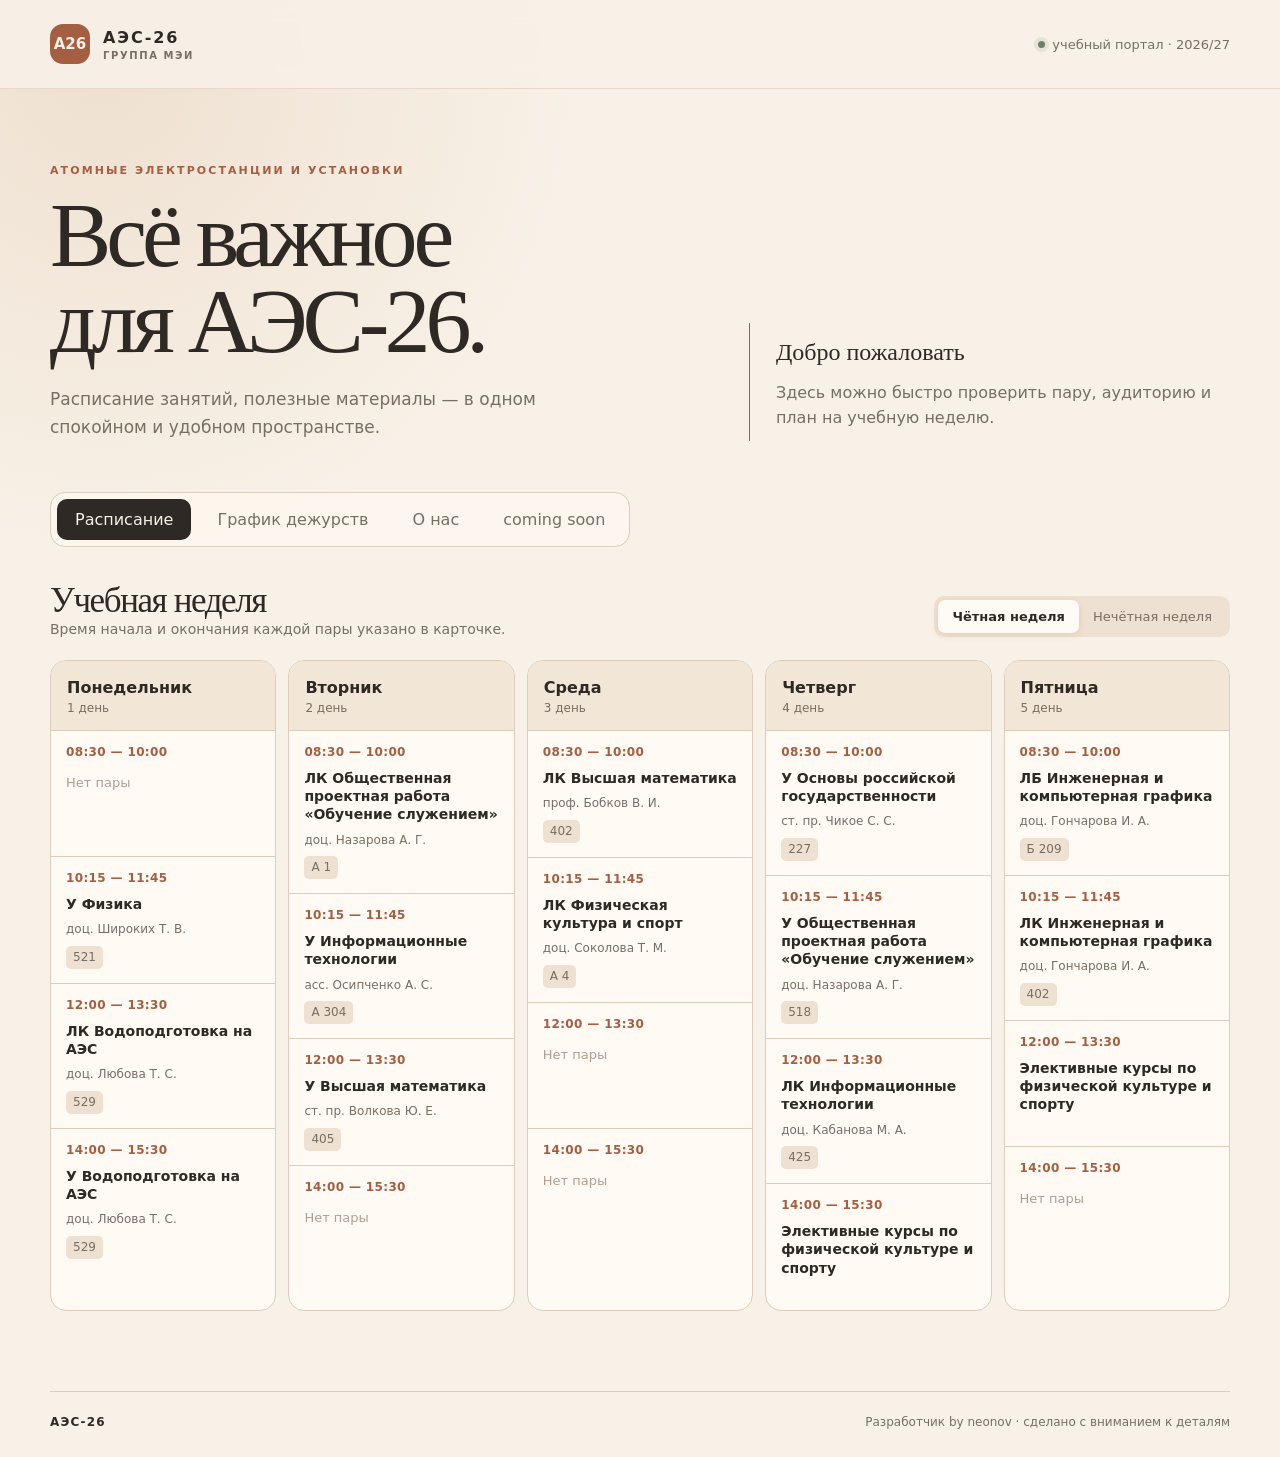
==== index.html @ 2518d34c "Add files via upload" ====
<!doctype html>
<html lang="ru">
<head>
  <meta charset="UTF-8">
  <meta name="viewport" content="width=device-width, initial-scale=1.0">
  <title>АЭС-26 — расписание группы</title>
  <meta name="description" content="Расписание и информация для группы АЭС-26">
  <style>
    :root {
      --ink: #2e2925;
      --muted: #786e64;
      --paper: #f8f1e7;
      --card: #fffaf3;
      --line: #ddcdbc;
      --accent: #a45f43;
      --accent-dark: #76422f;
      --soft: #efe1d1;
      --green: #6f8066;
      font-family: Inter, ui-sans-serif, system-ui, -apple-system, BlinkMacSystemFont, "Segoe UI", sans-serif;
    }

    * { box-sizing: border-box; }
    html { scroll-behavior: smooth; }
    body {
      margin: 0;
      color: var(--ink);
      background:
        radial-gradient(circle at 8% 5%, rgba(208, 170, 134, .23), transparent 30rem),
        var(--paper);
    }
    a { color: inherit; text-decoration: none; }
    button { font: inherit; }
    .shell { width: min(1180px, calc(100% - 40px)); margin: 0 auto; }

    header {
      padding: 24px 0;
      border-bottom: 1px solid rgba(164, 95, 67, .16);
      background: rgba(248, 241, 231, .88);
      backdrop-filter: blur(14px);
      position: sticky;
      top: 0;
      z-index: 5;
    }
    .header-row { display: flex; align-items: center; justify-content: space-between; gap: 20px; }
    .brand { display: flex; align-items: center; gap: 13px; font-weight: 800; letter-spacing: .12em; }
    .brand-mark {
      width: 40px; height: 40px; display: grid; place-items: center;
      color: var(--paper); background: var(--accent); border-radius: 13px;
      font-size: 15px; letter-spacing: 0;
    }
    .brand small { display: block; color: var(--muted); font-size: 10px; font-weight: 600; letter-spacing: .16em; margin-top: 3px; }
    .status { display: flex; align-items: center; gap: 7px; color: var(--muted); font-size: 13px; }
    .status i { width: 7px; height: 7px; border-radius: 99px; background: var(--green); box-shadow: 0 0 0 4px rgba(111,128,102,.13); }

    .hero { padding: 75px 0 45px; display: grid; grid-template-columns: 1.15fr .85fr; gap: 48px; align-items: end; }
    .eyebrow { color: var(--accent); font-weight: 800; text-transform: uppercase; letter-spacing: .19em; font-size: 11px; }
    h1 { max-width: 720px; margin: 15px 0 20px; font-family: Georgia, serif; font-size: clamp(48px, 8vw, 92px); line-height: .94; font-weight: 500; letter-spacing: -.055em; }
    .hero p { max-width: 550px; margin: 0; color: var(--muted); font-size: 17px; line-height: 1.65; }
    .hero-note { border-left: 1px solid var(--accent); padding: 10px 0 10px 26px; color: var(--muted); line-height: 1.6; }
    .hero-note strong { display: block; margin-bottom: 8px; color: var(--ink); font-family: Georgia, serif; font-size: 24px; font-weight: 500; }

    .tabs { display: flex; gap: 8px; padding: 6px; margin: 6px 0 34px; border: 1px solid var(--line); border-radius: 15px; background: rgba(255,250,243,.62); width: fit-content; }
    .tab { border: 0; border-radius: 10px; padding: 11px 18px; color: var(--muted); background: transparent; cursor: pointer; transition: .2s ease; }
    .tab:hover { color: var(--ink); background: var(--soft); }
    .tab.active { color: var(--paper); background: var(--ink); }
    .panel { display: none; animation: appear .25s ease; }
    .panel.active { display: block; }
    @keyframes appear { from { opacity: 0; transform: translateY(5px); } to { opacity: 1; transform: none; } }
    .section-head { display: flex; justify-content: space-between; align-items: end; gap: 20px; margin-bottom: 23px; }
    h2 { margin: 0; font-family: Georgia, serif; font-size: 35px; font-weight: 500; letter-spacing: -.04em; }
    .subtle { color: var(--muted); font-size: 14px; }
    .week-switch { display: flex; padding: 4px; border-radius: 10px; background: var(--soft); }
    .week-switch button { border: 0; border-radius: 7px; padding: 9px 14px; color: var(--muted); background: transparent; cursor: pointer; font-size: 13px; }
    .week-switch button.active { color: var(--ink); background: var(--card); box-shadow: 0 2px 8px rgba(75,49,33,.1); font-weight: 700; }
    .schedule { display: grid; grid-template-columns: repeat(5, 1fr); gap: 12px; }
    .day { min-width: 0; overflow: hidden; border: 1px solid var(--line); border-radius: 16px; background: var(--card); }
    .day-title { padding: 17px 16px 14px; border-bottom: 1px solid var(--line); background: #f2e6d7; }
    .day-title strong { display: block; font-size: 16px; }
    .day-title span { color: var(--muted); font-size: 12px; }
    .lesson { min-height: 126px; padding: 14px 15px; border-bottom: 1px solid var(--line); }
    .lesson:last-child { border-bottom: 0; }
    .time { color: var(--accent); font-size: 12px; font-weight: 800; letter-spacing: .03em; }
    .subject { margin: 10px 0 8px; font-weight: 700; line-height: 1.3; font-size: 14px; }
    .teacher, .room { color: var(--muted); font-size: 12px; line-height: 1.4; }
    .room { display: inline-block; margin-top: 8px; padding: 3px 7px; border-radius: 5px; background: var(--soft); }
    .empty { color: #ae9f91; font-size: 13px; padding-top: 16px; }

    .info-grid { display: grid; grid-template-columns: repeat(3, 1fr); gap: 14px; }
    .info-card { min-height: 190px; padding: 24px; border: 1px solid var(--line); border-radius: 16px; background: var(--card); }
    .info-card .number { color: var(--accent); font-size: 12px; font-weight: 800; letter-spacing: .12em; }
    .info-card h3 { margin: 18px 0 9px; font-family: Georgia, serif; font-size: 24px; font-weight: 500; }
    .info-card p { margin: 0; color: var(--muted); line-height: 1.6; font-size: 14px; }
    .contact { display: flex; align-items: center; gap: 15px; margin-top: 25px; padding: 20px; border-radius: 14px; background: var(--ink); color: var(--paper); }
    .contact b { font-family: Georgia, serif; font-size: 20px; font-weight: 500; }
    .contact span { color: #cdbbae; font-size: 13px; }
    .resource-list { display: grid; gap: 10px; max-width: 730px; }
    .resource { display: flex; justify-content: space-between; gap: 20px; align-items: center; padding: 19px 21px; border: 1px solid var(--line); border-radius: 13px; background: var(--card); }
    .resource strong { display: block; margin-bottom: 4px; }
    .resource span { color: var(--muted); font-size: 13px; }
    .arrow { color: var(--accent); font-size: 20px; }
    .media-section { display: grid; gap: 34px; }
    .media-block h3 { margin: 0 0 14px; font-family: Georgia, serif; font-size: 26px; font-weight: 500; }
    .photo-collage, .video-collage { display: grid; grid-template-columns: repeat(4, 1fr); gap: 10px; }
    .media-tile { overflow: hidden; min-height: 170px; border: 1px solid var(--line); border-radius: 14px; background: var(--card); }
    .photo-collage .media-tile:nth-child(2) { transform: translateY(18px); }
    .photo-collage img { display: block; width: 100%; height: 220px; object-fit: cover; transition: transform .3s ease; }
    .photo-collage .media-tile:hover img { transform: scale(1.04); }
    .photo-collage .media-tile { cursor: zoom-in; }
    .video-tile { position: relative; }
    .video-collage video { display: block; width: 100%; height: 210px; object-fit: cover; background: #2e2925; }
    .fullscreen-button { position: absolute; right: 10px; bottom: 10px; border: 0; border-radius: 8px; padding: 7px 10px; color: #fff; background: rgba(46,41,37,.78); cursor: pointer; }
    .fullscreen-button:hover { background: var(--accent); }
    .image-modal { position: fixed; inset: 0; z-index: 20; display: grid; place-items: center; padding: 28px; background: rgba(28,23,20,.88); opacity: 0; visibility: hidden; transition: opacity .2s ease, visibility .2s ease; }
    .image-modal.open { opacity: 1; visibility: visible; }
    .image-modal img { max-width: min(1100px, 94vw); max-height: 88vh; border-radius: 12px; box-shadow: 0 20px 70px rgba(0,0,0,.4); object-fit: contain; }
    .modal-close { position: absolute; top: 18px; right: 22px; border: 0; color: #fff; background: transparent; cursor: pointer; font-size: 34px; line-height: 1; }
    .coming-soon { min-height: 240px; display: grid; place-items: center; padding: 34px; border: 1px solid var(--line); border-radius: 16px; background: var(--card); text-align: center; }
    .coming-soon p { max-width: 620px; margin: 0; font-family: Georgia, serif; color: var(--ink); font-size: clamp(24px, 4vw, 42px); line-height: 1.15; }
    .duty-layout { display: grid; grid-template-columns: 280px 1fr; gap: 16px; }
    .duty-card { padding: 22px; border: 1px solid var(--line); border-radius: 16px; background: var(--card); }
    .duty-card h3 { margin: 0 0 15px; font-family: Georgia, serif; font-size: 24px; font-weight: 500; }
    .student-list { display: grid; gap: 6px; margin: 0; padding: 0; list-style: none; counter-reset: student; }
    .student-list li { display: flex; gap: 9px; padding: 7px 0; border-bottom: 1px solid var(--line); color: var(--ink); font-size: 13px; }
    .student-list li::before { width: 22px; color: var(--accent); content: counter(student, decimal-leading-zero); counter-increment: student; font-weight: 800; }
    .duty-meta { display: flex; justify-content: space-between; gap: 12px; align-items: center; margin-bottom: 17px; }
    .duty-meta p { margin: 0; color: var(--muted); font-size: 13px; }
    .duty-months { display: grid; grid-template-columns: repeat(2, minmax(0, 1fr)); gap: 10px; }
    .month { overflow: hidden; border: 1px solid var(--line); border-radius: 11px; }
    .month h4 { margin: 0; padding: 10px 13px; background: var(--soft); font-size: 14px; }
    .duty-row { display: grid; grid-template-columns: 90px 1fr; gap: 10px; padding: 9px 13px; border-top: 1px solid var(--line); font-size: 12px; }
    .duty-row time { color: var(--accent); font-weight: 800; }
    .duty-row span { display: flex; align-items: center; gap: 8px; font-weight: 700; }
    .duty-row.today { background: #fff3df; }
    .duty-row.today time { color: var(--accent-dark); }
    .duty-dot { width: 8px; height: 8px; flex: 0 0 8px; border-radius: 50%; background: #d7743e; box-shadow: 0 0 0 4px rgba(215,116,62,.16), 0 0 12px rgba(215,116,62,.9); animation: duty-pulse 1.5s ease-in-out infinite; }
    @keyframes duty-pulse { 0%, 100% { opacity: .65; transform: scale(.9); } 50% { opacity: 1; transform: scale(1.2); } }

    footer { display: flex; justify-content: space-between; gap: 20px; margin-top: 80px; padding: 23px 0 28px; border-top: 1px solid var(--line); color: var(--muted); font-size: 12px; }
    footer strong { color: var(--ink); letter-spacing: .1em; }
    @media (max-width: 900px) { .hero { grid-template-columns: 1fr; gap: 24px; padding-top: 55px; } .schedule { grid-template-columns: repeat(2, 1fr); } .info-grid, .duty-layout { grid-template-columns: 1fr; } .photo-collage, .video-collage { grid-template-columns: repeat(2, 1fr); } }
    @media (max-width: 560px) { .shell { width: min(100% - 28px, 1180px); } .header-row { align-items: flex-start; } .status { font-size: 11px; } .tabs { width: 100%; overflow-x: auto; } .tab { flex: 1; white-space: nowrap; padding: 10px 12px; font-size: 13px; } .section-head { align-items: flex-start; flex-direction: column; } .week-switch { width: 100%; } .week-switch button { flex: 1; } .schedule { grid-template-columns: 1fr; } .day { display: grid; grid-template-columns: 110px 1fr; } .day-title { border-right: 1px solid var(--line); border-bottom: 0; } .lesson { min-height: 110px; } .duty-months { grid-template-columns: 1fr; } .duty-row { grid-template-columns: 82px 1fr; } .photo-collage, .video-collage { grid-template-columns: 1fr; } .photo-collage .media-tile:nth-child(2) { transform: none; } footer { margin-top: 50px; flex-direction: column; } }
  </style>
</head>
<body>
  <header>
    <div class="shell header-row">
      <a class="brand" href="#">
        <span class="brand-mark">А26</span>
        <span>АЭС-26<small>ГРУППА МЭИ</small></span>
      </a>
      <div class="status"><i></i> учебный портал · 2026/27</div>
    </div>
  </header>

  <main class="shell">
    <section class="hero">
      <div>
        <div class="eyebrow">Атомные электростанции и установки</div>
        <h1>Всё важное<br>для АЭС-26.</h1>
        <p>Расписание занятий, полезные материалы — в одном спокойном и удобном пространстве.</p>
      </div>
      <div class="hero-note"><strong>Добро пожаловать</strong>Здесь можно быстро проверить пару, аудиторию и план на учебную неделю.</div>
    </section>

    <nav class="tabs" aria-label="Разделы сайта">
      <button class="tab active" data-tab="schedule">Расписание</button>
      <button class="tab" data-tab="group">График дежурств</button>
      <button class="tab" data-tab="about">О нас</button>
      <button class="tab" data-tab="coming-soon">coming soon</button>
    </nav>

    <section class="panel active" id="schedule">
      <div class="section-head">
        <div><h2>Учебная неделя</h2><div class="subtle">Время начала и окончания каждой пары указано в карточке.</div></div>
        <div class="week-switch" aria-label="Выбор недели">
          <button class="active" data-week="even">Чётная неделя</button>
          <button data-week="odd">Нечётная неделя</button>
        </div>
      </div>
      <div class="schedule" id="schedule-grid"></div>
    </section>

    <section class="panel" id="group">
      <div class="section-head"><div><h2>График дежурств</h2><div class="subtle">Ротация по будним дням с 1 сентября по 1 июля.</div></div></div>
      <div class="duty-layout">
        <article class="duty-card"><h3>АЭС-26 · список группы</h3><ol class="student-list" id="student-list"></ol></article>
        <article class="duty-card"><div class="duty-meta"><div><h3>Дежурства</h3><p>01.09.2026 — 01.07.2027 · по одному человеку в день</p></div><span class="room">будни</span></div><div class="duty-months" id="duty-months"></div></article>
      </div>
    </section>

    <section class="panel" id="about">
      <div class="section-head"><div><h2>О нас</h2><div class="subtle">Моменты группы АЭС-26.</div></div></div>
      <div class="media-section">
        <section class="media-block">
          <h3>Фотоколлаж</h3>
          <div class="photo-collage">
            <figure class="media-tile"><img src="photos/ukB-lXX_hez2hQA6o-yYWBHiegi7RyyspGrkzAJXRknl-yL9B8_zWU53SNt4zmegaCsKJVhr2w-wWJWbUj3emnPf.jpg" alt="Фотография группы АЭС-26"></figure>
            <figure class="media-tile"><img src="photos/TrBGFNdqcVU1EKIzeWiTS6aIhHkr9BTAbAO2iswN9jV2oNAmkG6oOdqN2Ae2tu96lR12SRXd-x6XzfSSOqaFwj77.jpg" alt="Фотография группы АЭС-26"></figure>
            <figure class="media-tile"><img src="photos/evSJ49yWxL_lju_97bBP0xyGScqh3G_KpwdkBd677BorPLn4_QggSDhwoE-wOM8q1DAO6IFcrHWNQfhoX8UdTsCv.jpg" alt="Фотография группы АЭС-26"></figure>
            <figure class="media-tile"><img src="photos/7OTAr1GX4w4dKiUyiFV1gl0FLl7IrDbHgPyZlpjnLkYPU4iF-DoehkP7VkOMbesB_QfiO50tvx7HBrbt-WsCQczd.jpg" alt="Фотография группы АЭС-26"></figure>
          </div>
        </section>
        <section class="media-block">
          <h3>Видеоколлаж</h3>
          <div class="video-collage">
            <figure class="media-tile video-tile"><video controls preload="metadata" src="photos/18811509148185.mp4"></video><button class="fullscreen-button" type="button" aria-label="Открыть видео на весь экран">⛶</button></figure>
            <figure class="media-tile video-tile"><video controls preload="metadata" src="photos/18811494009369.mp4"></video><button class="fullscreen-button" type="button" aria-label="Открыть видео на весь экран">⛶</button></figure>
            <figure class="media-tile video-tile"><video controls preload="metadata" src="photos/18380373756631.mp4"></video><button class="fullscreen-button" type="button" aria-label="Открыть видео на весь экран">⛶</button></figure>
            <figure class="media-tile video-tile"><video controls preload="metadata" src="photos/17868205591125.mp4"></video><button class="fullscreen-button" type="button" aria-label="Открыть видео на весь экран">⛶</button></figure>
          </div>
        </section>
      </div>
    </section>

    <section class="panel" id="coming-soon">
      <div class="section-head"><div><h2>coming soon</h2><div class="subtle">Место для следующей идеи.</div></div></div>
      <div class="coming-soon"><p>Как у Неонова будет новая идея, что можно сюда впихнуть, оно сразу появится</p></div>
    </section>

    <footer><strong>АЭС-26</strong><span>Разработчик by neonov · сделано с вниманием к деталям</span></footer>
  </main>
  <div class="image-modal" id="image-modal" role="dialog" aria-modal="true" aria-label="Увеличенная фотография">
    <button class="modal-close" type="button" aria-label="Закрыть увеличенное фото">×</button>
    <img src="" alt="">
  </div>

  <script>
    const schedule = {
      even: [
        { day: 'Понедельник', date: '1 день', lessons: [
          ['08:30 — 10:00', 'Нет пары', '', ''],
          ['10:15 — 11:45', 'У Физика', 'доц. Широких Т. В.', '521'],
          ['12:00 — 13:30', 'ЛК Водоподготовка на АЭС', 'доц. Любова Т. С.', '529'],
          ['14:00 — 15:30', 'У Водоподготовка на АЭС', 'доц. Любова Т. С.', '529']
        ]},
        { day: 'Вторник', date: '2 день', lessons: [
          ['08:30 — 10:00', 'ЛК Общественная проектная работа «Обучение служением»', 'доц. Назарова А. Г.', 'А 1'],
          ['10:15 — 11:45', 'У Информационные технологии', 'асс. Осипченко А. С.', 'А 304'],
          ['12:00 — 13:30', 'У Высшая математика', 'ст. пр. Волкова Ю. Е.', '405'],
          ['14:00 — 15:30', 'Нет пары', '', '']
        ]},
        { day: 'Среда', date: '3 день', lessons: [
          ['08:30 — 10:00', 'ЛК Высшая математика', 'проф. Бобков В. И.', '402'],
          ['10:15 — 11:45', 'ЛК Физическая культура и спорт', 'доц. Соколова Т. М.', 'А 4'],
          ['12:00 — 13:30', 'Нет пары', '', ''],
          ['14:00 — 15:30', 'Нет пары', '', '']
        ]},
        { day: 'Четверг', date: '4 день', lessons: [
          ['08:30 — 10:00', 'У Основы российской государственности', 'ст. пр. Чикое С. С.', '227'],
          ['10:15 — 11:45', 'У Общественная проектная работа «Обучение служением»', 'доц. Назарова А. Г.', '518'],
          ['12:00 — 13:30', 'ЛК Информационные технологии', 'доц. Кабанова М. А.', '425'],
          ['14:00 — 15:30', 'Элективные курсы по физической культуре и спорту', '', '']
        ]},
        { day: 'Пятница', date: '5 день', lessons: [
          ['08:30 — 10:00', 'ЛБ Инженерная и компьютерная графика', 'доц. Гончарова И. А.', 'Б 209'],
          ['10:15 — 11:45', 'ЛК Инженерная и компьютерная графика', 'доц. Гончарова И. А.', '402'],
          ['12:00 — 13:30', 'Элективные курсы по физической культуре и спорту', '', ''],
          ['14:00 — 15:30', 'Нет пары', '', '']
        ]}
      ],
      odd: [
        { day: 'Понедельник', date: '1 день', lessons: [['08:30 — 10:00', 'ЛК Информационные технологии', 'асс. Осипченко А. С. · 1 пгр. 3,7,11,15 н. · 2 пгр. 5,9,13,17 н. · 1 и 2 пара', 'А 304'], ['10:15 — 11:45', 'ЛБ Информационные технологии', 'асс. Осипченко А. С.', 'А 304'], ['12:00 — 13:30', 'У Высшая математика', 'ст. пр. Волкова Ю. Е.', '406'], ['14:00 — 15:30', 'У Общественная проектная работа «Обучение служением»', 'доц. Назарова А. Г.', '518']]},
        { day: 'Вторник', date: '2 день', lessons: [['08:30 — 10:00', 'ЛК Инженерная и компьютерная графика', 'доц. Гончарова И. А.', '509'], ['10:15 — 11:45', 'У Физика', 'доц. Широких Т. В.', '520'], ['12:00 — 13:30', 'ЛБ Физика', 'доц. Широких Т. В.', 'А 219'], ['14:00 — 15:30', 'Нет пары', '', '']]},
        { day: 'Среда', date: '3 день', lessons: [['08:30 — 10:00', 'ЛК Высшая математика', 'проф. Бобков В. И.', '402'], ['10:15 — 11:45', 'ЛК Физика', 'доц. Широких Т. В.', '402'], ['12:00 — 13:30', 'ЛБ Инженерная и компьютерная графика', 'доц. Гончарова И. А.', '506'], ['14:00 — 15:30', 'Нет пары', '', '']]},
        { day: 'Четверг', date: '4 день', lessons: [['08:30 — 10:00', 'Нет пары', '', ''], ['10:15 — 11:45', 'ЛК Основы российской государственности', 'ст. пр. Чикое С. С.', 'А 1'], ['12:00 — 13:30', 'ЛК Информационные технологии', 'доц. Кабанова М. А.', '425'], ['14:00 — 15:30', 'Элективные курсы по физической культуре и спорту', '', '']]},
        { day: 'Пятница', date: '5 день', lessons: [['08:30 — 10:00', 'У Иностранный язык', 'ст. пр. Близнюк О. А.', '406'], ['10:15 — 11:45', 'У Основы российской государственности', 'ст. пр. Чикое С. С.', 'Б 105'], ['12:00 — 13:30', 'Элективные курсы по физической культуре и спорту', '', ''], ['14:00 — 15:30', 'Нет пары', '', '']]}
      ]
    };
    const grid = document.querySelector('#schedule-grid');
    function renderWeek(week) {
      grid.innerHTML = schedule[week].map(({ day, date, lessons }) => `
        <article class="day"><div class="day-title"><strong>${day}</strong><span>${date}</span></div>
          ${lessons.map(([time, subject, teacher, room]) => `<div class="lesson"><div class="time">${time}</div>${subject === 'Нет пары' ? '<div class="empty">Нет пары</div>' : `<div class="subject">${subject}</div>${teacher ? `<div class="teacher">${teacher}</div>` : ''}${room ? `<span class="room">${room}</span>` : ''}`}</div>`).join('')}
        </article>`).join('');
    }
    renderWeek('even');
    document.querySelectorAll('[data-week]').forEach(button => button.addEventListener('click', () => {
      document.querySelectorAll('[data-week]').forEach(item => item.classList.remove('active'));
      button.classList.add('active');
      renderWeek(button.dataset.week);
    }));
    const students = [
      'Богданов Иван Максимович', 'Денисов Александр Евгеньевич', 'Елисеев Сергей Владимирович',
      'Зайцев Кирилл Александрович', 'Зайцев Никита Александрович', 'Калачёв Егор Семёнович',
      'Каменьков Вячеслав Владиславович', 'Канаев Даниил Александрович', 'Кирпа Мария Григорьевна',
      'Климова Милена Витальевна', 'Ковалев Степан Сергеевич', 'Кривкин Иван Дмитриевич',
      'Купреева Полина Сергеевна', 'Ларченков Валерий Валерьевич', 'Максимова Евгения Андреевна',
      'Молодьков Данила Иванович', 'Никитин Даниил Иванович', 'Носенков Владислав Владимирович',
      'Окунева Виктория Сергеевна', 'Орлова Милана Олеговна', 'Пархомец Дмитрий Александрович',
      'Петрушина Мария Михайловна', 'Пожилов Александр Дмитриевич', 'Скутенков Владислав Дмитриевич',
      'Спасский Фёдор Андреевич', 'Филенкова Ксения Александровна'
    ];
    document.querySelector('#student-list').innerHTML = students.map(name => `<li>${name}</li>`).join('');
    const monthNames = ['Январь', 'Февраль', 'Март', 'Апрель', 'Май', 'Июнь', 'Июль', 'Август', 'Сентябрь', 'Октябрь', 'Ноябрь', 'Декабрь'];
    const dutyByMonth = {};
    let studentIndex = 0;
    for (let date = new Date(2026, 8, 1); date <= new Date(2027, 6, 1); date.setDate(date.getDate() + 1)) {
      if (date.getDay() === 0 || date.getDay() === 6) continue;
      const key = `${date.getFullYear()}-${date.getMonth()}`;
      if (!dutyByMonth[key]) dutyByMonth[key] = { title: `${monthNames[date.getMonth()]} ${date.getFullYear()}`, rows: [] };
      dutyByMonth[key].rows.push({ date: new Date(date), student: students[studentIndex % students.length] });
      studentIndex++;
    }
    const today = new Date();
    today.setHours(0, 0, 0, 0);
    document.querySelector('#duty-months').innerHTML = Object.values(dutyByMonth).map(month => `
      <section class="month"><h4>${month.title}</h4>${month.rows.map(row => {
        const isToday = row.date.getTime() === today.getTime();
        return `<div class="duty-row${isToday ? ' today' : ''}"><time>${String(row.date.getDate()).padStart(2, '0')}.${String(row.date.getMonth() + 1).padStart(2, '0')}</time><span>${isToday ? '<i class="duty-dot" aria-label="Дежурство сегодня"></i>' : ''}${row.student}</span></div>`;
      }).join('')}</section>
    `).join('');
    document.querySelectorAll('[data-tab]').forEach(button => button.addEventListener('click', () => {
      document.querySelectorAll('.tab').forEach(item => item.classList.remove('active'));
      document.querySelectorAll('.panel').forEach(item => item.classList.remove('active'));
      button.classList.add('active');
      document.querySelector(`#${button.dataset.tab}`).classList.add('active');
    }));
    const imageModal = document.querySelector('#image-modal');
    const modalImage = imageModal.querySelector('img');
    function closeImageModal() {
      imageModal.classList.remove('open');
      modalImage.removeAttribute('src');
    }
    document.querySelectorAll('.photo-collage img').forEach(image => image.addEventListener('click', () => {
      modalImage.src = image.src;
      modalImage.alt = image.alt;
      imageModal.classList.add('open');
    }));
    imageModal.addEventListener('click', event => {
      if (event.target === imageModal || event.target.closest('.modal-close')) closeImageModal();
    });
    document.addEventListener('keydown', event => {
      if (event.key === 'Escape') closeImageModal();
    });
    document.querySelectorAll('.fullscreen-button').forEach(button => button.addEventListener('click', async () => {
      const video = button.parentElement.querySelector('video');
      if (video.requestFullscreen) await video.requestFullscreen();
      else if (video.webkitEnterFullscreen) video.webkitEnterFullscreen();
    }));
  </script>
</body>
</html>
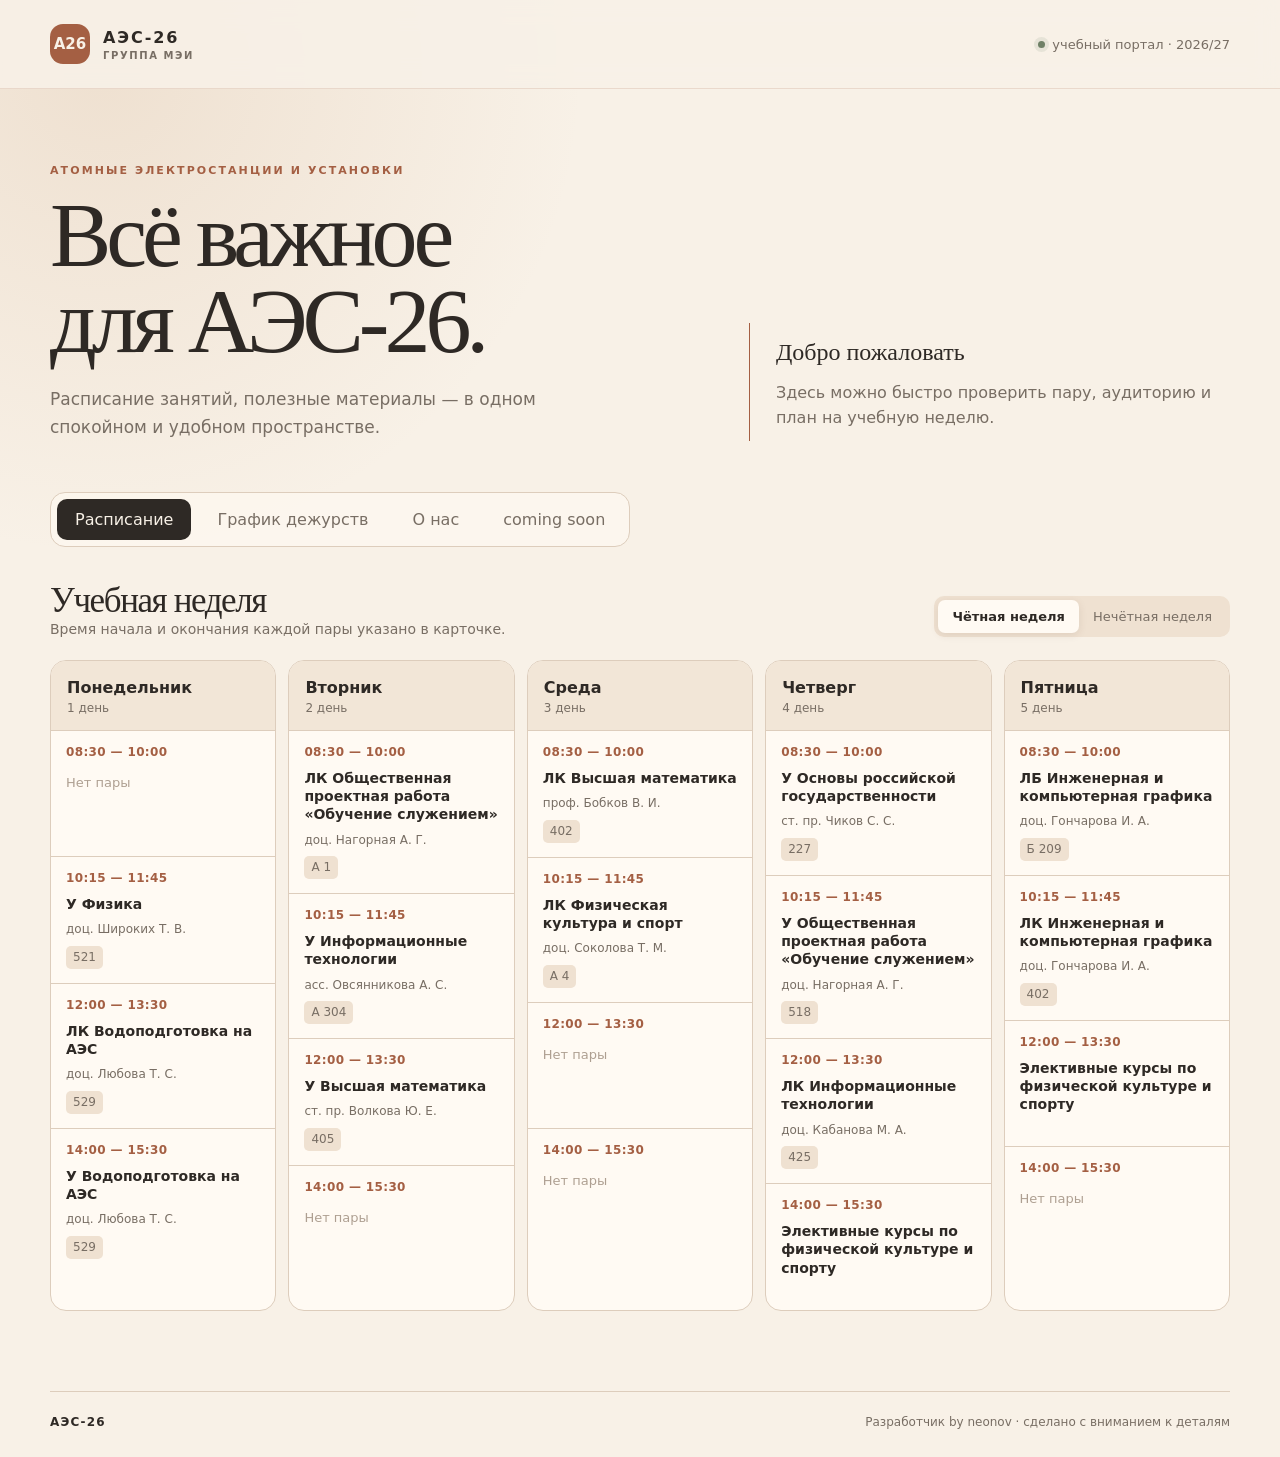
==== commit 56905cde: "Add files via upload" ====
--- a/index.html
+++ b/index.html
@@ -234,8 +234,8 @@
           ['14:00 — 15:30', 'У Водоподготовка на АЭС', 'доц. Любова Т. С.', '529']
         ]},
         { day: 'Вторник', date: '2 день', lessons: [
-          ['08:30 — 10:00', 'ЛК Общественная проектная работа «Обучение служением»', 'доц. Назарова А. Г.', 'А 1'],
-          ['10:15 — 11:45', 'У Информационные технологии', 'асс. Осипченко А. С.', 'А 304'],
+          ['08:30 — 10:00', 'ЛК Общественная проектная работа «Обучение служением»', 'доц. Нагорная А. Г.', 'А 1'],
+          ['10:15 — 11:45', 'У Информационные технологии', 'асс. Овсянникова А. С.', 'А 304'],
           ['12:00 — 13:30', 'У Высшая математика', 'ст. пр. Волкова Ю. Е.', '405'],
           ['14:00 — 15:30', 'Нет пары', '', '']
         ]},
@@ -246,8 +246,8 @@
           ['14:00 — 15:30', 'Нет пары', '', '']
         ]},
         { day: 'Четверг', date: '4 день', lessons: [
-          ['08:30 — 10:00', 'У Основы российской государственности', 'ст. пр. Чикое С. С.', '227'],
-          ['10:15 — 11:45', 'У Общественная проектная работа «Обучение служением»', 'доц. Назарова А. Г.', '518'],
+          ['08:30 — 10:00', 'У Основы российской государственности', 'ст. пр. Чиков С. С.', '227'],
+          ['10:15 — 11:45', 'У Общественная проектная работа «Обучение служением»', 'доц. Нагорная А. Г.', '518'],
           ['12:00 — 13:30', 'ЛК Информационные технологии', 'доц. Кабанова М. А.', '425'],
           ['14:00 — 15:30', 'Элективные курсы по физической культуре и спорту', '', '']
         ]},
@@ -259,11 +259,11 @@
         ]}
       ],
       odd: [
-        { day: 'Понедельник', date: '1 день', lessons: [['08:30 — 10:00', 'ЛК Информационные технологии', 'асс. Осипченко А. С. · 1 пгр. 3,7,11,15 н. · 2 пгр. 5,9,13,17 н. · 1 и 2 пара', 'А 304'], ['10:15 — 11:45', 'ЛБ Информационные технологии', 'асс. Осипченко А. С.', 'А 304'], ['12:00 — 13:30', 'У Высшая математика', 'ст. пр. Волкова Ю. Е.', '406'], ['14:00 — 15:30', 'У Общественная проектная работа «Обучение служением»', 'доц. Назарова А. Г.', '518']]},
+        { day: 'Понедельник', date: '1 день', lessons: [['08:30 — 10:00', 'ЛК Информационные технологии', 'асс. Овсянникова А. С. · 1 пгр. 3,7,11,15 н. · 2 пгр. 5,9,13,17 н. · 1 и 2 пара', 'А 304'], ['10:15 — 11:45', 'ЛБ Информационные технологии', 'асс. Овсянникова А. С.', 'А 304'], ['12:00 — 13:30', 'У Высшая математика', 'ст. пр. Волкова Ю. Е.', '406'], ['14:00 — 15:30', 'У Общественная проектная работа «Обучение служением»', 'доц. Нагорная А. Г.', '518']]},
         { day: 'Вторник', date: '2 день', lessons: [['08:30 — 10:00', 'ЛК Инженерная и компьютерная графика', 'доц. Гончарова И. А.', '509'], ['10:15 — 11:45', 'У Физика', 'доц. Широких Т. В.', '520'], ['12:00 — 13:30', 'ЛБ Физика', 'доц. Широких Т. В.', 'А 219'], ['14:00 — 15:30', 'Нет пары', '', '']]},
         { day: 'Среда', date: '3 день', lessons: [['08:30 — 10:00', 'ЛК Высшая математика', 'проф. Бобков В. И.', '402'], ['10:15 — 11:45', 'ЛК Физика', 'доц. Широких Т. В.', '402'], ['12:00 — 13:30', 'ЛБ Инженерная и компьютерная графика', 'доц. Гончарова И. А.', '506'], ['14:00 — 15:30', 'Нет пары', '', '']]},
-        { day: 'Четверг', date: '4 день', lessons: [['08:30 — 10:00', 'Нет пары', '', ''], ['10:15 — 11:45', 'ЛК Основы российской государственности', 'ст. пр. Чикое С. С.', 'А 1'], ['12:00 — 13:30', 'ЛК Информационные технологии', 'доц. Кабанова М. А.', '425'], ['14:00 — 15:30', 'Элективные курсы по физической культуре и спорту', '', '']]},
-        { day: 'Пятница', date: '5 день', lessons: [['08:30 — 10:00', 'У Иностранный язык', 'ст. пр. Близнюк О. А.', '406'], ['10:15 — 11:45', 'У Основы российской государственности', 'ст. пр. Чикое С. С.', 'Б 105'], ['12:00 — 13:30', 'Элективные курсы по физической культуре и спорту', '', ''], ['14:00 — 15:30', 'Нет пары', '', '']]}
+        { day: 'Четверг', date: '4 день', lessons: [['08:30 — 10:00', 'Нет пары', '', ''], ['10:15 — 11:45', 'ЛК Основы российской государственности', 'ст. пр. Чиков С. С.', 'А 1'], ['12:00 — 13:30', 'ЛК Информационные технологии', 'доц. Кабанова М. А.', '425'], ['14:00 — 15:30', 'Элективные курсы по физической культуре и спорту', '', '']]},
+        { day: 'Пятница', date: '5 день', lessons: [['08:30 — 10:00', 'У Иностранный язык', 'ст. пр. Близнюк О. А.', '406'], ['10:15 — 11:45', 'У Основы российской государственности', 'ст. пр. Чиков С. С.', 'Б 105'], ['12:00 — 13:30', 'Элективные курсы по физической культуре и спорту', '', ''], ['14:00 — 15:30', 'Нет пары', '', '']]}
       ]
     };
     const grid = document.querySelector('#schedule-grid');
@@ -282,13 +282,13 @@
     const students = [
       'Богданов Иван Максимович', 'Денисов Александр Евгеньевич', 'Елисеев Сергей Владимирович',
       'Зайцев Кирилл Александрович', 'Зайцев Никита Александрович', 'Калачёв Егор Семёнович',
-      'Каменьков Вячеслав Владиславович', 'Канаев Даниил Александрович', 'Кирпа Мария Григорьевна',
+      'Каменьков Вячеслав Владиславович', 'Канабеев Даниил Александрович', 'Кирпа Мария Григорьевна',
       'Климова Милена Витальевна', 'Ковалев Степан Сергеевич', 'Кривкин Иван Дмитриевич',
       'Купреева Полина Сергеевна', 'Ларченков Валерий Валерьевич', 'Максимова Евгения Андреевна',
       'Молодьков Данила Иванович', 'Никитин Даниил Иванович', 'Носенков Владислав Владимирович',
       'Окунева Виктория Сергеевна', 'Орлова Милана Олеговна', 'Пархомец Дмитрий Александрович',
       'Петрушина Мария Михайловна', 'Пожилов Александр Дмитриевич', 'Скутенков Владислав Дмитриевич',
-      'Спасский Фёдор Андреевич', 'Филенкова Ксения Александровна'
+      'Спацкий Фёдор Андреевич', 'Филенкова Ксения Александровна'
     ];
     document.querySelector('#student-list').innerHTML = students.map(name => `<li>${name}</li>`).join('');
     const monthNames = ['Январь', 'Февраль', 'Март', 'Апрель', 'Май', 'Июнь', 'Июль', 'Август', 'Сентябрь', 'Октябрь', 'Ноябрь', 'Декабрь'];
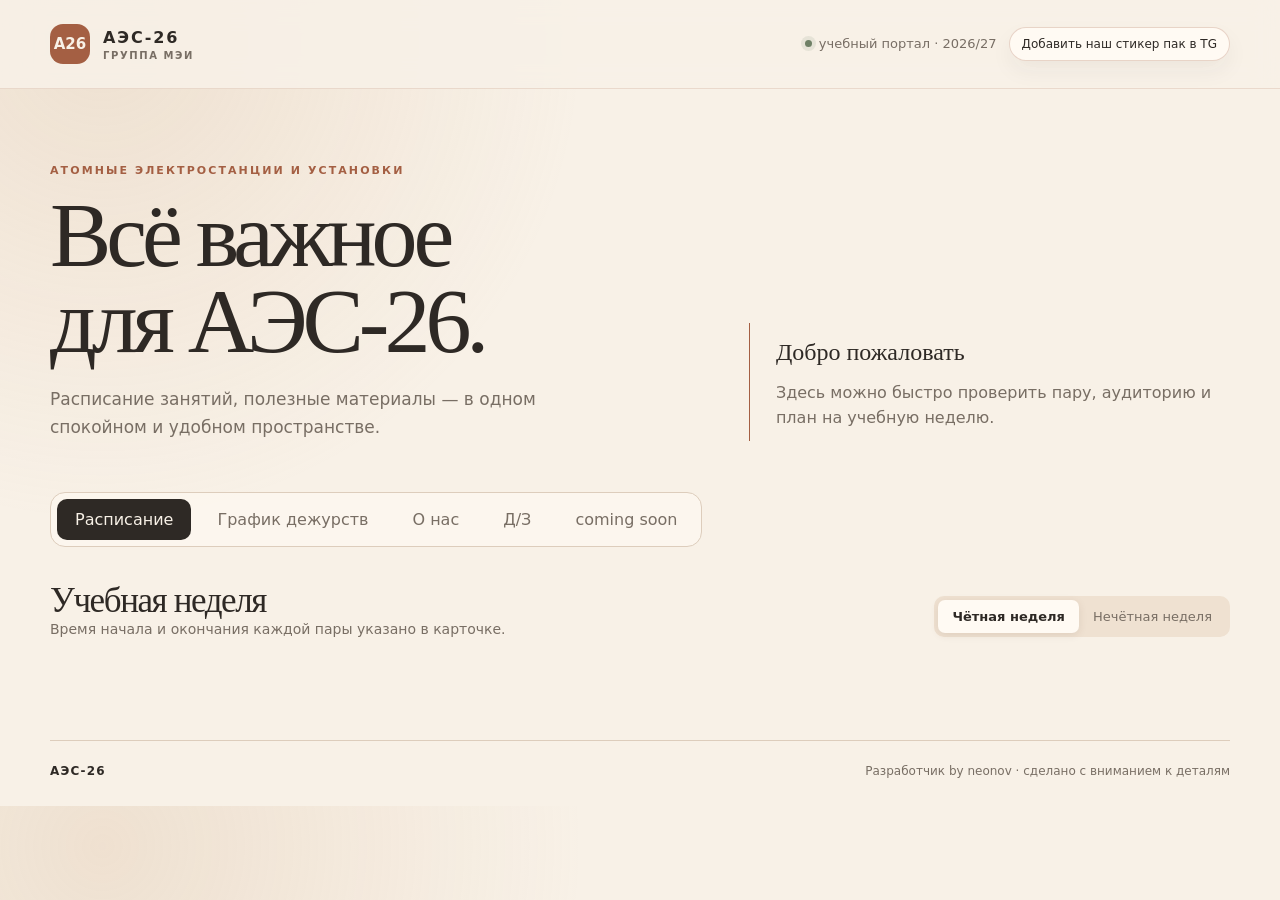
==== commit 7a2112cb: "Add files via upload" ====
--- a/index.html
+++ b/index.html
@@ -42,6 +42,7 @@
       z-index: 5;
     }
     .header-row { display: flex; align-items: center; justify-content: space-between; gap: 20px; }
+    .header-actions { display: flex; align-items: center; gap: 12px; flex-wrap: wrap; justify-content: flex-end; }
     .brand { display: flex; align-items: center; gap: 13px; font-weight: 800; letter-spacing: .12em; }
     .brand-mark {
       width: 40px; height: 40px; display: grid; place-items: center;
@@ -51,6 +52,15 @@
     .brand small { display: block; color: var(--muted); font-size: 10px; font-weight: 600; letter-spacing: .16em; margin-top: 3px; }
     .status { display: flex; align-items: center; gap: 7px; color: var(--muted); font-size: 13px; }
     .status i { width: 7px; height: 7px; border-radius: 99px; background: var(--green); box-shadow: 0 0 0 4px rgba(111,128,102,.13); }
+    .top-link {
+      display: inline-flex; align-items: center; justify-content: center;
+      border: 1px solid rgba(164, 95, 67, .25);
+      border-radius: 999px; background: var(--card); color: var(--ink);
+      padding: 8px 12px; font-size: 12px; line-height: 1.4;
+      box-shadow: 0 10px 22px rgba(46, 41, 37, .05);
+      transition: transform .2s ease, box-shadow .2s ease;
+    }
+    .top-link:hover { transform: translateY(-1px); box-shadow: 0 12px 24px rgba(46, 41, 37, .09); }
 
     .hero { padding: 75px 0 45px; display: grid; grid-template-columns: 1.15fr .85fr; gap: 48px; align-items: end; }
     .eyebrow { color: var(--accent); font-weight: 800; text-transform: uppercase; letter-spacing: .19em; font-size: 11px; }
@@ -98,16 +108,23 @@
     .resource strong { display: block; margin-bottom: 4px; }
     .resource span { color: var(--muted); font-size: 13px; }
     .arrow { color: var(--accent); font-size: 20px; }
-    .media-section { display: grid; gap: 34px; }
-    .media-block h3 { margin: 0 0 14px; font-family: Georgia, serif; font-size: 26px; font-weight: 500; }
-    .photo-collage, .video-collage { display: grid; grid-template-columns: repeat(4, 1fr); gap: 10px; }
-    .media-tile { overflow: hidden; min-height: 170px; border: 1px solid var(--line); border-radius: 14px; background: var(--card); }
-    .photo-collage .media-tile:nth-child(2) { transform: translateY(18px); }
-    .photo-collage img { display: block; width: 100%; height: 220px; object-fit: cover; transition: transform .3s ease; }
-    .photo-collage .media-tile:hover img { transform: scale(1.04); }
-    .photo-collage .media-tile { cursor: zoom-in; }
-    .video-tile { position: relative; }
-    .video-collage video { display: block; width: 100%; height: 210px; object-fit: cover; background: #2e2925; }
+    .media-section { display: grid; gap: 28px; }
+    .media-block h3 { width: min(100%, 900px); margin: 0 auto 12px; font-family: Georgia, serif; font-size: 26px; font-weight: 500; }
+    .media-carousel { position: relative; width: min(100%, 900px); margin: 0 auto; overflow: hidden; border: 1px solid var(--line); border-radius: 16px; background: var(--card); box-shadow: 0 10px 24px rgba(46,41,37,.06); }
+    .media-track { display: flex; transition: transform .3s ease; }
+    .media-tile { position: relative; min-width: 100%; margin: 0; overflow: hidden; aspect-ratio: 16 / 9; min-height: 0; border: 0; background: var(--card); }
+    .photo-carousel .media-tile { cursor: zoom-in; }
+    .photo-carousel img, .video-tile video { display: block; width: 100%; height: 100%; object-fit: contain; }
+    .photo-carousel img { background: #f2e6d7; transition: transform .3s ease; }
+    .video-tile video { background: #2e2925; }
+    .carousel-button { position: absolute; top: 50%; z-index: 1; width: 38px; height: 38px; border: 0; border-radius: 50%; color: var(--paper); background: rgba(46,41,37,.78); cursor: pointer; transform: translateY(-50%); }
+    .carousel-button:hover { background: var(--accent); }
+    .carousel-button.previous { left: 12px; }
+    .carousel-button.next { right: 12px; }
+    .carousel-dots { display: flex; justify-content: center; gap: 7px; padding: 12px; background: var(--card); }
+    .carousel-dot { width: 8px; height: 8px; padding: 0; border: 0; border-radius: 50%; background: var(--line); cursor: pointer; }
+    .carousel-dot.active { background: var(--accent); transform: scale(1.25); }
+    .photo-carousel .media-tile:hover img { transform: scale(1.02); }
     .fullscreen-button { position: absolute; right: 10px; bottom: 10px; border: 0; border-radius: 8px; padding: 7px 10px; color: #fff; background: rgba(46,41,37,.78); cursor: pointer; }
     .fullscreen-button:hover { background: var(--accent); }
     .image-modal { position: fixed; inset: 0; z-index: 20; display: grid; place-items: center; padding: 28px; background: rgba(28,23,20,.88); opacity: 0; visibility: hidden; transition: opacity .2s ease, visibility .2s ease; }
@@ -116,6 +133,23 @@
     .modal-close { position: absolute; top: 18px; right: 22px; border: 0; color: #fff; background: transparent; cursor: pointer; font-size: 34px; line-height: 1; }
     .coming-soon { min-height: 240px; display: grid; place-items: center; padding: 34px; border: 1px solid var(--line); border-radius: 16px; background: var(--card); text-align: center; }
     .coming-soon p { max-width: 620px; margin: 0; font-family: Georgia, serif; color: var(--ink); font-size: clamp(24px, 4vw, 42px); line-height: 1.15; }
+    .homework-layout { display: grid; gap: 18px; }
+    .homework-form { display: grid; grid-template-columns: 1fr 1.5fr 180px auto; gap: 10px; padding: 18px; border: 1px solid var(--line); border-radius: 16px; background: var(--card); }
+    .homework-form input, .homework-form select { min-width: 0; border: 1px solid var(--line); border-radius: 9px; padding: 11px 12px; color: var(--ink); background: #fffdf8; }
+    .homework-form button { border: 0; border-radius: 9px; padding: 11px 16px; color: var(--paper); background: var(--ink); cursor: pointer; font-weight: 700; }
+    .homework-form button:hover { background: var(--accent); }
+    .homework-status { min-height: 18px; color: var(--muted); font-size: 13px; }
+    .homework-list { display: grid; grid-template-columns: repeat(2, minmax(0, 1fr)); gap: 12px; }
+    .homework-card { display: grid; grid-template-columns: 14px 1fr; gap: 12px; padding: 17px; border: 1px solid var(--line); border-radius: 14px; background: var(--card); }
+    .traffic-light { width: 14px; height: 14px; margin-top: 4px; border-radius: 50%; background: #aaa; box-shadow: 0 0 0 5px rgba(170,170,170,.14); }
+    .homework-card.green .traffic-light { background: #6f9c63; box-shadow: 0 0 0 5px rgba(111,156,99,.16); }
+    .homework-card.yellow .traffic-light { background: #d7a83e; box-shadow: 0 0 0 5px rgba(215,168,62,.16); }
+    .homework-card.red .traffic-light { background: #c95b4c; box-shadow: 0 0 0 5px rgba(201,91,76,.16); }
+    .homework-card.gray .traffic-light { background: #9c9c9c; box-shadow: 0 0 0 5px rgba(156,156,156,.14); }
+    .homework-card h3 { margin: 0 0 7px; font-size: 16px; }
+    .homework-card p { margin: 0 0 8px; color: var(--muted); line-height: 1.45; font-size: 14px; }
+    .homework-card time { color: var(--accent); font-size: 12px; font-weight: 800; }
+    @media (max-width: 760px) { .homework-form, .homework-list { grid-template-columns: 1fr; } }
     .duty-layout { display: grid; grid-template-columns: 280px 1fr; gap: 16px; }
     .duty-card { padding: 22px; border: 1px solid var(--line); border-radius: 16px; background: var(--card); }
     .duty-card h3 { margin: 0 0 15px; font-family: Georgia, serif; font-size: 24px; font-weight: 500; }
@@ -137,8 +171,8 @@
 
     footer { display: flex; justify-content: space-between; gap: 20px; margin-top: 80px; padding: 23px 0 28px; border-top: 1px solid var(--line); color: var(--muted); font-size: 12px; }
     footer strong { color: var(--ink); letter-spacing: .1em; }
-    @media (max-width: 900px) { .hero { grid-template-columns: 1fr; gap: 24px; padding-top: 55px; } .schedule { grid-template-columns: repeat(2, 1fr); } .info-grid, .duty-layout { grid-template-columns: 1fr; } .photo-collage, .video-collage { grid-template-columns: repeat(2, 1fr); } }
-    @media (max-width: 560px) { .shell { width: min(100% - 28px, 1180px); } .header-row { align-items: flex-start; } .status { font-size: 11px; } .tabs { width: 100%; overflow-x: auto; } .tab { flex: 1; white-space: nowrap; padding: 10px 12px; font-size: 13px; } .section-head { align-items: flex-start; flex-direction: column; } .week-switch { width: 100%; } .week-switch button { flex: 1; } .schedule { grid-template-columns: 1fr; } .day { display: grid; grid-template-columns: 110px 1fr; } .day-title { border-right: 1px solid var(--line); border-bottom: 0; } .lesson { min-height: 110px; } .duty-months { grid-template-columns: 1fr; } .duty-row { grid-template-columns: 82px 1fr; } .photo-collage, .video-collage { grid-template-columns: 1fr; } .photo-collage .media-tile:nth-child(2) { transform: none; } footer { margin-top: 50px; flex-direction: column; } }
+    @media (max-width: 900px) { .hero { grid-template-columns: 1fr; gap: 24px; padding-top: 55px; } .schedule { grid-template-columns: repeat(2, 1fr); } .info-grid, .duty-layout { grid-template-columns: 1fr; } }
+    @media (max-width: 560px) { .shell { width: min(100% - 28px, 1180px); } .header-row { align-items: flex-start; } .status { font-size: 11px; } .tabs { width: 100%; overflow-x: auto; } .tab { flex: 1; white-space: nowrap; padding: 10px 12px; font-size: 13px; } .section-head { align-items: flex-start; flex-direction: column; } .week-switch { width: 100%; } .week-switch button { flex: 1; } .schedule { grid-template-columns: 1fr; } .day { display: grid; grid-template-columns: 110px 1fr; } .day-title { border-right: 1px solid var(--line); border-bottom: 0; } .lesson { min-height: 110px; } .duty-months { grid-template-columns: 1fr; } .duty-row { grid-template-columns: 82px 1fr; } footer { margin-top: 50px; flex-direction: column; } }
   </style>
 </head>
 <body>
@@ -148,7 +182,10 @@
         <span class="brand-mark">А26</span>
         <span>АЭС-26<small>ГРУППА МЭИ</small></span>
       </a>
-      <div class="status"><i></i> учебный портал · 2026/27</div>
+      <div class="header-actions">
+        <div class="status"><i></i> учебный портал · 2026/27</div>
+        <a class="top-link" href="https://t.me/addstickers/nuclearpowerplant26" target="_blank" rel="noreferrer noopener">Добавить наш стикер пак в TG</a>
+      </div>
     </div>
   </header>
 
@@ -166,6 +203,7 @@
       <button class="tab active" data-tab="schedule">Расписание</button>
       <button class="tab" data-tab="group">График дежурств</button>
       <button class="tab" data-tab="about">О нас</button>
+      <button class="tab" data-tab="homework">Д/З</button>
       <button class="tab" data-tab="coming-soon">coming soon</button>
     </nav>
 
@@ -192,23 +230,47 @@
       <div class="section-head"><div><h2>О нас</h2><div class="subtle">Моменты группы АЭС-26.</div></div></div>
       <div class="media-section">
         <section class="media-block">
-          <h3>Фотоколлаж</h3>
-          <div class="photo-collage">
-            <figure class="media-tile"><img src="photos/ukB-lXX_hez2hQA6o-yYWBHiegi7RyyspGrkzAJXRknl-yL9B8_zWU53SNt4zmegaCsKJVhr2w-wWJWbUj3emnPf.jpg" alt="Фотография группы АЭС-26"></figure>
-            <figure class="media-tile"><img src="photos/TrBGFNdqcVU1EKIzeWiTS6aIhHkr9BTAbAO2iswN9jV2oNAmkG6oOdqN2Ae2tu96lR12SRXd-x6XzfSSOqaFwj77.jpg" alt="Фотография группы АЭС-26"></figure>
-            <figure class="media-tile"><img src="photos/evSJ49yWxL_lju_97bBP0xyGScqh3G_KpwdkBd677BorPLn4_QggSDhwoE-wOM8q1DAO6IFcrHWNQfhoX8UdTsCv.jpg" alt="Фотография группы АЭС-26"></figure>
-            <figure class="media-tile"><img src="photos/7OTAr1GX4w4dKiUyiFV1gl0FLl7IrDbHgPyZlpjnLkYPU4iF-DoehkP7VkOMbesB_QfiO50tvx7HBrbt-WsCQczd.jpg" alt="Фотография группы АЭС-26"></figure>
+          <h3>Фотографии</h3>
+          <div class="media-carousel photo-carousel" data-carousel>
+            <div class="media-track">
+              <figure class="media-tile"><img src="photos/ukB-lXX_hez2hQA6o-yYWBHiegi7RyyspGrkzAJXRknl-yL9B8_zWU53SNt4zmegaCsKJVhr2w-wWJWbUj3emnPf.jpg" alt="Фотография группы АЭС-26"></figure>
+              <figure class="media-tile"><img src="photos/TrBGFNdqcVU1EKIzeWiTS6aIhHkr9BTAbAO2iswN9jV2oNAmkG6oOdqN2Ae2tu96lR12SRXd-x6XzfSSOqaFwj77.jpg" alt="Фотография группы АЭС-26"></figure>
+              <figure class="media-tile"><img src="photos/evSJ49yWxL_lju_97bBP0xyGScqh3G_KpwdkBd677BorPLn4_QggSDhwoE-wOM8q1DAO6IFcrHWNQfhoX8UdTsCv.jpg" alt="Фотография группы АЭС-26"></figure>
+              <figure class="media-tile"><img src="photos/7OTAr1GX4w4dKiUyiFV1gl0FLl7IrDbHgPyZlpjnLkYPU4iF-DoehkP7VkOMbesB_QfiO50tvx7HBrbt-WsCQczd.jpg" alt="Фотография группы АЭС-26"></figure>
+            </div>
+            <button class="carousel-button previous" type="button" aria-label="Предыдущее фото">‹</button>
+            <button class="carousel-button next" type="button" aria-label="Следующее фото">›</button>
+            <div class="carousel-dots" aria-label="Выбор фотографии"></div>
           </div>
         </section>
         <section class="media-block">
-          <h3>Видеоколлаж</h3>
-          <div class="video-collage">
-            <figure class="media-tile video-tile"><video controls preload="metadata" src="photos/18811509148185.mp4"></video><button class="fullscreen-button" type="button" aria-label="Открыть видео на весь экран">⛶</button></figure>
-            <figure class="media-tile video-tile"><video controls preload="metadata" src="photos/18811494009369.mp4"></video><button class="fullscreen-button" type="button" aria-label="Открыть видео на весь экран">⛶</button></figure>
-            <figure class="media-tile video-tile"><video controls preload="metadata" src="photos/18380373756631.mp4"></video><button class="fullscreen-button" type="button" aria-label="Открыть видео на весь экран">⛶</button></figure>
-            <figure class="media-tile video-tile"><video controls preload="metadata" src="photos/17868205591125.mp4"></video><button class="fullscreen-button" type="button" aria-label="Открыть видео на весь экран">⛶</button></figure>
+          <h3>Видео</h3>
+          <div class="media-carousel video-carousel" data-carousel>
+            <div class="media-track">
+              <figure class="media-tile video-tile"><video controls preload="metadata" src="photos/18811509148185.mp4"></video><button class="fullscreen-button" type="button" aria-label="Открыть видео на весь экран">⛶</button></figure>
+              <figure class="media-tile video-tile"><video controls preload="metadata" src="photos/18811494009369.mp4"></video><button class="fullscreen-button" type="button" aria-label="Открыть видео на весь экран">⛶</button></figure>
+              <figure class="media-tile video-tile"><video controls preload="metadata" src="photos/18380373756631.mp4"></video><button class="fullscreen-button" type="button" aria-label="Открыть видео на весь экран">⛶</button></figure>
+              <figure class="media-tile video-tile"><video controls preload="metadata" src="photos/17868205591125.mp4"></video><button class="fullscreen-button" type="button" aria-label="Открыть видео на весь экран">⛶</button></figure>
+            </div>
+            <button class="carousel-button previous" type="button" aria-label="Предыдущее видео">‹</button>
+            <button class="carousel-button next" type="button" aria-label="Следующее видео">›</button>
+            <div class="carousel-dots" aria-label="Выбор видео"></div>
           </div>
         </section>
+      </div>
+    </section>
+
+    <section class="panel" id="homework">
+      <div class="section-head"><div><h2>Домашние задания</h2><div class="subtle">Общая доска группы — добавляйте задания, чтобы все их видели.</div></div></div>
+      <div class="homework-layout">
+        <form class="homework-form" id="homework-form">
+          <select id="homework-subject" required aria-label="Предмет"></select>
+          <input id="homework-title" type="text" placeholder="Что нужно сделать?" required maxlength="160">
+          <input id="homework-date" type="date" required aria-label="Дата сдачи">
+          <button type="submit">Добавить Д/З</button>
+        </form>
+        <div class="homework-status" id="homework-status" role="status">Загрузка общей доски…</div>
+        <div class="homework-list" id="homework-list"></div>
       </div>
     </section>
 
@@ -224,7 +286,19 @@
     <img src="" alt="">
   </div>
 
+  <script src="https://www.gstatic.com/firebasejs/10.12.2/firebase-app-compat.js"></script>
+  <script src="https://www.gstatic.com/firebasejs/10.12.2/firebase-firestore-compat.js"></script>
   <script>
+    const firebaseConfig = {
+      apiKey: 'AIzaSyBKqtixYVjsUxW-dNjz8Cnl6BAJWvaU2zs',
+      authDomain: 'aes-26.firebaseapp.com',
+      projectId: 'aes-26',
+      storageBucket: 'aes-26.firebasestorage.app',
+      messagingSenderId: '304768334581',
+      appId: '1:304768334581:web:6a72d5c389d585f891e3bc'
+    };
+    firebase.initializeApp(firebaseConfig);
+    const homeworkDb = firebase.firestore();
     const schedule = {
       even: [
         { day: 'Понедельник', date: '1 день', lessons: [
@@ -266,6 +340,63 @@
         { day: 'Пятница', date: '5 день', lessons: [['08:30 — 10:00', 'У Иностранный язык', 'ст. пр. Близнюк О. А.', '406'], ['10:15 — 11:45', 'У Основы российской государственности', 'ст. пр. Чиков С. С.', 'Б 105'], ['12:00 — 13:30', 'Элективные курсы по физической культуре и спорту', '', ''], ['14:00 — 15:30', 'Нет пары', '', '']]}
       ]
     };
+    const homeworkSubjects = [...new Set(Object.values(schedule).flat().flatMap(day => day.lessons
+      .map(([, subject]) => subject.replace(/^(ЛК|ЛБ|У)\s+/, ''))
+      .filter(subject => subject && subject !== 'Нет пары')))]
+      .sort((first, second) => first.localeCompare(second, 'ru'));
+    document.querySelector('#homework-subject').innerHTML = homeworkSubjects
+      .map(subject => `<option value="${subject}">${subject}</option>`).join('');
+    const homeworkList = document.querySelector('#homework-list');
+    const homeworkStatus = document.querySelector('#homework-status');
+    const escapeHtml = value => String(value).replace(/[&<>"']/g, character => ({
+      '&': '&amp;', '<': '&lt;', '>': '&gt;', '"': '&quot;', "'": '&#039;'
+    }[character]));
+    function homeworkState(dateString) {
+      const dueDate = new Date(`${dateString}T00:00:00`);
+      const today = new Date();
+      today.setHours(0, 0, 0, 0);
+      const daysLeft = Math.ceil((dueDate - today) / 86400000);
+      if (daysLeft < 0) return { className: 'gray', label: 'Срок уже прошёл' };
+      if (daysLeft <= 1) return { className: 'red', label: daysLeft === 0 ? 'Сдать сегодня' : 'Сдать завтра' };
+      if (daysLeft <= 7) return { className: 'yellow', label: `Осталось ${daysLeft} дн.` };
+      return { className: 'green', label: `Осталось ${daysLeft} дн.` };
+    }
+    function renderHomework(snapshot) {
+      const homework = snapshot.docs.map(doc => ({ id: doc.id, ...doc.data() }));
+      homeworkList.innerHTML = homework.length ? homework.map(item => {
+        const state = homeworkState(item.dueDate);
+        return `<article class="homework-card ${state.className}">
+          <span class="traffic-light" aria-label="${state.label}"></span>
+          <div><h3>${escapeHtml(item.subject)}</h3><p>${escapeHtml(item.title)}</p>
+          <time datetime="${escapeHtml(item.dueDate)}">${new Date(`${item.dueDate}T00:00:00`).toLocaleDateString('ru-RU')} · ${state.label}</time></div>
+        </article>`;
+      }).join('') : '<div class="subtle">Пока заданий нет. Добавьте первое.</div>';
+    }
+    homeworkDb.collection('homework').orderBy('dueDate').onSnapshot(renderHomework, error => {
+      homeworkStatus.textContent = 'Не удалось загрузить общую доску. Проверьте настройки Firestore.';
+      console.error('Не удалось загрузить домашние задания:', error);
+    });
+    document.querySelector('#homework-form').addEventListener('submit', async event => {
+      event.preventDefault();
+      const subject = document.querySelector('#homework-subject').value;
+      const titleInput = document.querySelector('#homework-title');
+      const dateInput = document.querySelector('#homework-date');
+      homeworkStatus.textContent = 'Добавление задания…';
+      try {
+        await homeworkDb.collection('homework').add({
+          subject,
+          title: titleInput.value.trim(),
+          dueDate: dateInput.value,
+          createdAt: firebase.firestore.FieldValue.serverTimestamp()
+        });
+        titleInput.value = '';
+        dateInput.value = '';
+        homeworkStatus.textContent = 'Задание добавлено на общую доску.';
+      } catch (error) {
+        homeworkStatus.textContent = 'Не удалось добавить задание. Проверьте правила Firestore.';
+        console.error('Не удалось добавить домашнее задание:', error);
+      }
+    });
     const grid = document.querySelector('#schedule-grid');
     function renderWeek(week) {
       grid.innerHTML = schedule[week].map(({ day, date, lessons }) => `
@@ -321,7 +452,7 @@
       imageModal.classList.remove('open');
       modalImage.removeAttribute('src');
     }
-    document.querySelectorAll('.photo-collage img').forEach(image => image.addEventListener('click', () => {
+    document.querySelectorAll('.photo-carousel img').forEach(image => image.addEventListener('click', () => {
       modalImage.src = image.src;
       modalImage.alt = image.alt;
       imageModal.classList.add('open');
@@ -337,6 +468,32 @@
       if (video.requestFullscreen) await video.requestFullscreen();
       else if (video.webkitEnterFullscreen) video.webkitEnterFullscreen();
     }));
+    document.querySelectorAll('[data-carousel]').forEach(carousel => {
+      const track = carousel.querySelector('.media-track');
+      const slides = [...carousel.querySelectorAll('.media-tile')];
+      const dots = carousel.querySelector('.carousel-dots');
+      let current = 0;
+      dots.innerHTML = slides.map((_, index) => `<button class="carousel-dot${index === 0 ? ' active' : ''}" type="button" aria-label="Открыть элемент ${index + 1}"></button>`).join('');
+      const dotButtons = [...dots.children];
+      function showSlide(index) {
+        current = (index + slides.length) % slides.length;
+        track.style.transform = `translateX(-${current * 100}%)`;
+        dotButtons.forEach((dot, dotIndex) => dot.classList.toggle('active', dotIndex === current));
+        slides.forEach((slide, slideIndex) => {
+          const video = slide.querySelector('video');
+          if (video && slideIndex !== current) video.pause();
+        });
+      }
+      carousel.querySelector('.previous').addEventListener('click', () => showSlide(current - 1));
+      carousel.querySelector('.next').addEventListener('click', () => showSlide(current + 1));
+      dotButtons.forEach((dot, index) => dot.addEventListener('click', () => showSlide(index)));
+      let touchStartX = 0;
+      carousel.addEventListener('touchstart', event => { touchStartX = event.changedTouches[0].screenX; }, { passive: true });
+      carousel.addEventListener('touchend', event => {
+        const distance = event.changedTouches[0].screenX - touchStartX;
+        if (Math.abs(distance) > 45) showSlide(current + (distance < 0 ? 1 : -1));
+      }, { passive: true });
+    });
   </script>
 </body>
 </html>
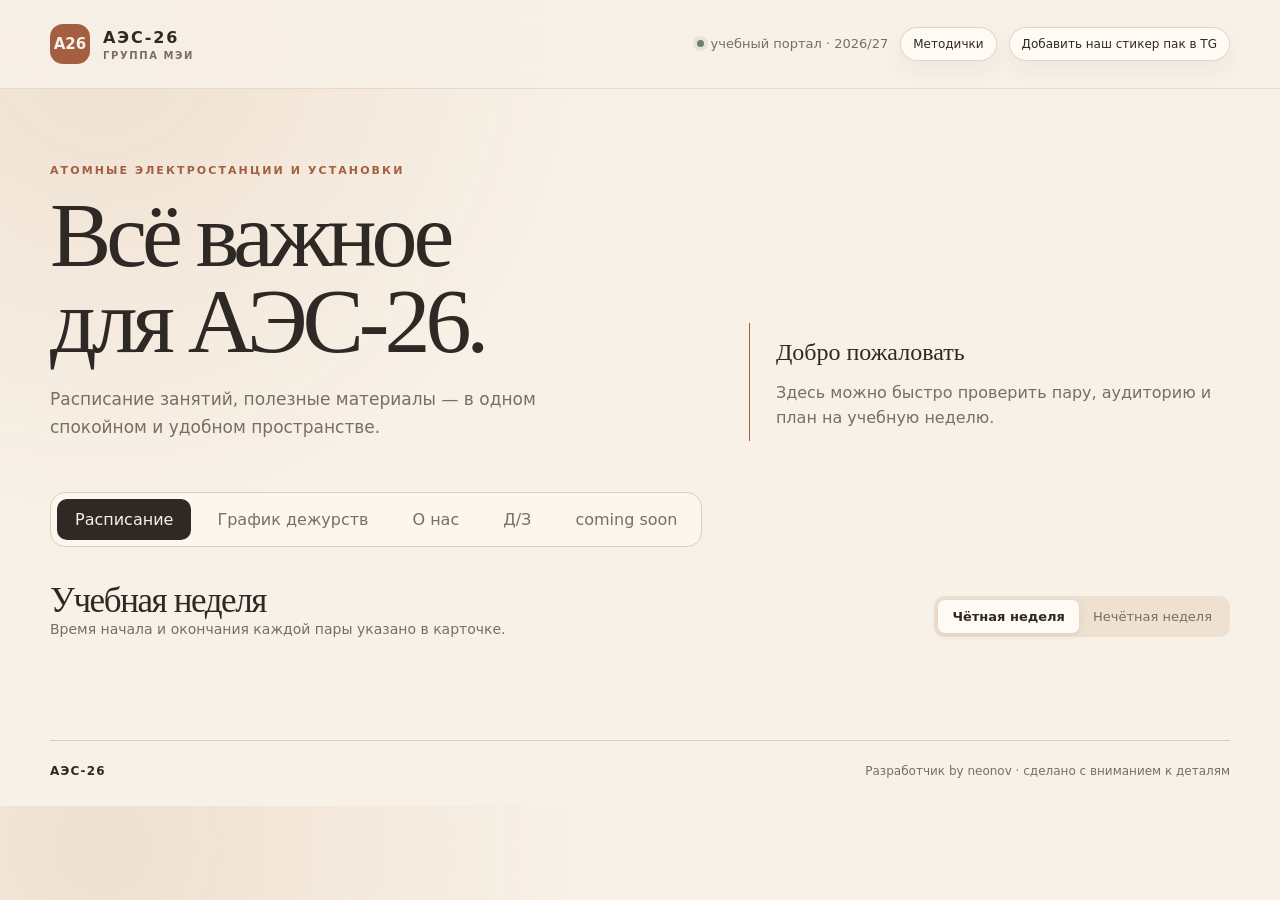
==== commit 2a1469a3: "Add files via upload" ====
--- a/index.html
+++ b/index.html
@@ -70,7 +70,7 @@
     .hero-note strong { display: block; margin-bottom: 8px; color: var(--ink); font-family: Georgia, serif; font-size: 24px; font-weight: 500; }
 
     .tabs { display: flex; gap: 8px; padding: 6px; margin: 6px 0 34px; border: 1px solid var(--line); border-radius: 15px; background: rgba(255,250,243,.62); width: fit-content; }
-    .tab { border: 0; border-radius: 10px; padding: 11px 18px; color: var(--muted); background: transparent; cursor: pointer; transition: .2s ease; }
+    .tab { display: inline-flex; align-items: center; justify-content: center; border: 0; border-radius: 10px; padding: 11px 18px; color: var(--muted); background: transparent; cursor: pointer; transition: .2s ease; text-decoration: none; }
     .tab:hover { color: var(--ink); background: var(--soft); }
     .tab.active { color: var(--paper); background: var(--ink); }
     .panel { display: none; animation: appear .25s ease; }
@@ -169,10 +169,36 @@
     .duty-dot { width: 8px; height: 8px; flex: 0 0 8px; border-radius: 50%; background: #d7743e; box-shadow: 0 0 0 4px rgba(215,116,62,.16), 0 0 12px rgba(215,116,62,.9); animation: duty-pulse 1.5s ease-in-out infinite; }
     @keyframes duty-pulse { 0%, 100% { opacity: .65; transform: scale(.9); } 50% { opacity: 1; transform: scale(1.2); } }
 
+    img, video, iframe { max-width: 100%; }
     footer { display: flex; justify-content: space-between; gap: 20px; margin-top: 80px; padding: 23px 0 28px; border-top: 1px solid var(--line); color: var(--muted); font-size: 12px; }
     footer strong { color: var(--ink); letter-spacing: .1em; }
-    @media (max-width: 900px) { .hero { grid-template-columns: 1fr; gap: 24px; padding-top: 55px; } .schedule { grid-template-columns: repeat(2, 1fr); } .info-grid, .duty-layout { grid-template-columns: 1fr; } }
-    @media (max-width: 560px) { .shell { width: min(100% - 28px, 1180px); } .header-row { align-items: flex-start; } .status { font-size: 11px; } .tabs { width: 100%; overflow-x: auto; } .tab { flex: 1; white-space: nowrap; padding: 10px 12px; font-size: 13px; } .section-head { align-items: flex-start; flex-direction: column; } .week-switch { width: 100%; } .week-switch button { flex: 1; } .schedule { grid-template-columns: 1fr; } .day { display: grid; grid-template-columns: 110px 1fr; } .day-title { border-right: 1px solid var(--line); border-bottom: 0; } .lesson { min-height: 110px; } .duty-months { grid-template-columns: 1fr; } .duty-row { grid-template-columns: 82px 1fr; } footer { margin-top: 50px; flex-direction: column; } }
+    @media (max-width: 980px) {
+      .shell { width: min(100% - 28px, 1180px); }
+      .header-row { flex-direction: column; align-items: flex-start; }
+      .header-actions { justify-content: flex-start; }
+      .hero { grid-template-columns: 1fr; gap: 24px; padding-top: 55px; }
+      .schedule { grid-template-columns: repeat(2, minmax(0, 1fr)); }
+      .info-grid, .duty-layout { grid-template-columns: 1fr; }
+    }
+    @media (max-width: 560px) {
+      .shell { width: min(100% - 22px, 1180px); }
+      .brand { letter-spacing: .08em; }
+      .header-row { align-items: stretch; }
+      .header-actions { width: 100%; }
+      .top-link { width: 100%; justify-content: center; }
+      .status { font-size: 11px; }
+      .tabs { width: 100%; overflow-x: auto; justify-content: flex-start; }
+      .tab { flex: 0 0 auto; white-space: nowrap; padding: 10px 12px; font-size: 13px; }
+      .section-head { align-items: flex-start; flex-direction: column; }
+      .week-switch { width: 100%; } .week-switch button { flex: 1; }
+      .schedule { grid-template-columns: 1fr; }
+      .day { display: grid; grid-template-columns: 110px 1fr; }
+      .day-title { border-right: 1px solid var(--line); border-bottom: 0; }
+      .lesson { min-height: 110px; }
+      .duty-months { grid-template-columns: 1fr; }
+      .duty-row { grid-template-columns: 82px 1fr; }
+      footer { margin-top: 50px; flex-direction: column; }
+    }
   </style>
 </head>
 <body>
@@ -184,6 +210,7 @@
       </a>
       <div class="header-actions">
         <div class="status"><i></i> учебный портал · 2026/27</div>
+        <a class="top-link" href="methodics.html" aria-label="Методички">Методички</a>
         <a class="top-link" href="https://t.me/addstickers/nuclearpowerplant26" target="_blank" rel="noreferrer noopener">Добавить наш стикер пак в TG</a>
       </div>
     </div>
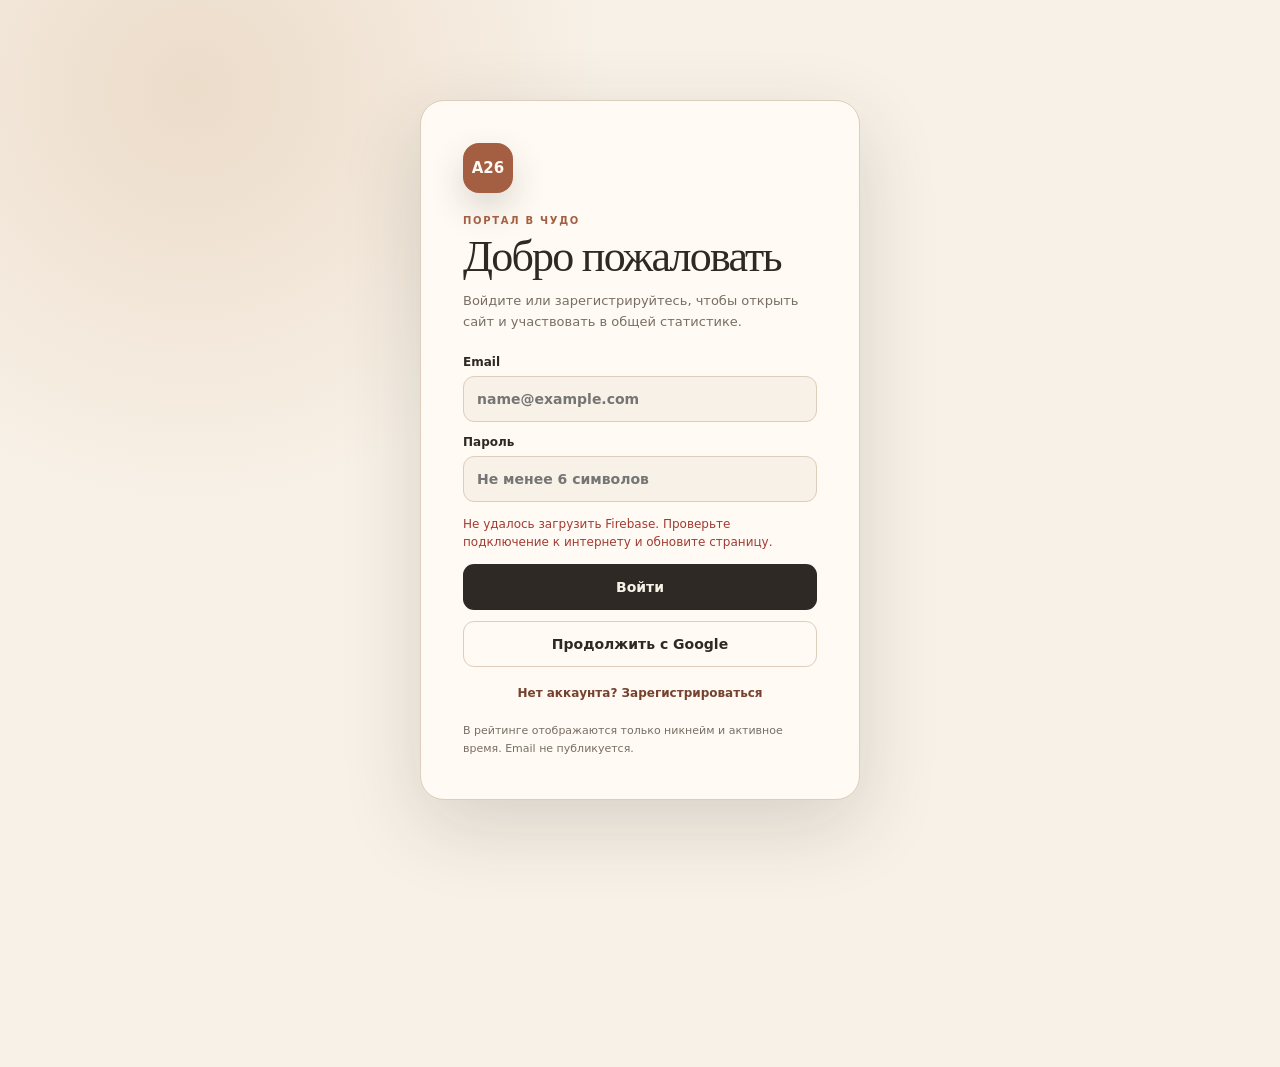
==== commit 41fcfdfc: "Add files via upload" ====
--- a/index.html
+++ b/index.html
@@ -3,205 +3,41 @@
 <head>
   <meta charset="UTF-8">
   <meta name="viewport" content="width=device-width, initial-scale=1.0">
-  <title>АЭС-26 — расписание группы</title>
+  <title>АЭС-26</title>
   <meta name="description" content="Расписание и информация для группы АЭС-26">
-  <style>
-    :root {
-      --ink: #2e2925;
-      --muted: #786e64;
-      --paper: #f8f1e7;
-      --card: #fffaf3;
-      --line: #ddcdbc;
-      --accent: #a45f43;
-      --accent-dark: #76422f;
-      --soft: #efe1d1;
-      --green: #6f8066;
-      font-family: Inter, ui-sans-serif, system-ui, -apple-system, BlinkMacSystemFont, "Segoe UI", sans-serif;
-    }
-
-    * { box-sizing: border-box; }
-    html { scroll-behavior: smooth; }
-    body {
-      margin: 0;
-      color: var(--ink);
-      background:
-        radial-gradient(circle at 8% 5%, rgba(208, 170, 134, .23), transparent 30rem),
-        var(--paper);
-    }
-    a { color: inherit; text-decoration: none; }
-    button { font: inherit; }
-    .shell { width: min(1180px, calc(100% - 40px)); margin: 0 auto; }
-
-    header {
-      padding: 24px 0;
-      border-bottom: 1px solid rgba(164, 95, 67, .16);
-      background: rgba(248, 241, 231, .88);
-      backdrop-filter: blur(14px);
-      position: sticky;
-      top: 0;
-      z-index: 5;
-    }
-    .header-row { display: flex; align-items: center; justify-content: space-between; gap: 20px; }
-    .header-actions { display: flex; align-items: center; gap: 12px; flex-wrap: wrap; justify-content: flex-end; }
-    .brand { display: flex; align-items: center; gap: 13px; font-weight: 800; letter-spacing: .12em; }
-    .brand-mark {
-      width: 40px; height: 40px; display: grid; place-items: center;
-      color: var(--paper); background: var(--accent); border-radius: 13px;
-      font-size: 15px; letter-spacing: 0;
-    }
-    .brand small { display: block; color: var(--muted); font-size: 10px; font-weight: 600; letter-spacing: .16em; margin-top: 3px; }
-    .status { display: flex; align-items: center; gap: 7px; color: var(--muted); font-size: 13px; }
-    .status i { width: 7px; height: 7px; border-radius: 99px; background: var(--green); box-shadow: 0 0 0 4px rgba(111,128,102,.13); }
-    .top-link {
-      display: inline-flex; align-items: center; justify-content: center;
-      border: 1px solid rgba(164, 95, 67, .25);
-      border-radius: 999px; background: var(--card); color: var(--ink);
-      padding: 8px 12px; font-size: 12px; line-height: 1.4;
-      box-shadow: 0 10px 22px rgba(46, 41, 37, .05);
-      transition: transform .2s ease, box-shadow .2s ease;
-    }
-    .top-link:hover { transform: translateY(-1px); box-shadow: 0 12px 24px rgba(46, 41, 37, .09); }
-
-    .hero { padding: 75px 0 45px; display: grid; grid-template-columns: 1.15fr .85fr; gap: 48px; align-items: end; }
-    .eyebrow { color: var(--accent); font-weight: 800; text-transform: uppercase; letter-spacing: .19em; font-size: 11px; }
-    h1 { max-width: 720px; margin: 15px 0 20px; font-family: Georgia, serif; font-size: clamp(48px, 8vw, 92px); line-height: .94; font-weight: 500; letter-spacing: -.055em; }
-    .hero p { max-width: 550px; margin: 0; color: var(--muted); font-size: 17px; line-height: 1.65; }
-    .hero-note { border-left: 1px solid var(--accent); padding: 10px 0 10px 26px; color: var(--muted); line-height: 1.6; }
-    .hero-note strong { display: block; margin-bottom: 8px; color: var(--ink); font-family: Georgia, serif; font-size: 24px; font-weight: 500; }
-
-    .tabs { display: flex; gap: 8px; padding: 6px; margin: 6px 0 34px; border: 1px solid var(--line); border-radius: 15px; background: rgba(255,250,243,.62); width: fit-content; }
-    .tab { display: inline-flex; align-items: center; justify-content: center; border: 0; border-radius: 10px; padding: 11px 18px; color: var(--muted); background: transparent; cursor: pointer; transition: .2s ease; text-decoration: none; }
-    .tab:hover { color: var(--ink); background: var(--soft); }
-    .tab.active { color: var(--paper); background: var(--ink); }
-    .panel { display: none; animation: appear .25s ease; }
-    .panel.active { display: block; }
-    @keyframes appear { from { opacity: 0; transform: translateY(5px); } to { opacity: 1; transform: none; } }
-    .section-head { display: flex; justify-content: space-between; align-items: end; gap: 20px; margin-bottom: 23px; }
-    h2 { margin: 0; font-family: Georgia, serif; font-size: 35px; font-weight: 500; letter-spacing: -.04em; }
-    .subtle { color: var(--muted); font-size: 14px; }
-    .week-switch { display: flex; padding: 4px; border-radius: 10px; background: var(--soft); }
-    .week-switch button { border: 0; border-radius: 7px; padding: 9px 14px; color: var(--muted); background: transparent; cursor: pointer; font-size: 13px; }
-    .week-switch button.active { color: var(--ink); background: var(--card); box-shadow: 0 2px 8px rgba(75,49,33,.1); font-weight: 700; }
-    .schedule { display: grid; grid-template-columns: repeat(5, 1fr); gap: 12px; }
-    .day { min-width: 0; overflow: hidden; border: 1px solid var(--line); border-radius: 16px; background: var(--card); }
-    .day-title { padding: 17px 16px 14px; border-bottom: 1px solid var(--line); background: #f2e6d7; }
-    .day-title strong { display: block; font-size: 16px; }
-    .day-title span { color: var(--muted); font-size: 12px; }
-    .lesson { min-height: 126px; padding: 14px 15px; border-bottom: 1px solid var(--line); }
-    .lesson:last-child { border-bottom: 0; }
-    .time { color: var(--accent); font-size: 12px; font-weight: 800; letter-spacing: .03em; }
-    .subject { margin: 10px 0 8px; font-weight: 700; line-height: 1.3; font-size: 14px; }
-    .teacher, .room { color: var(--muted); font-size: 12px; line-height: 1.4; }
-    .room { display: inline-block; margin-top: 8px; padding: 3px 7px; border-radius: 5px; background: var(--soft); }
-    .empty { color: #ae9f91; font-size: 13px; padding-top: 16px; }
-
-    .info-grid { display: grid; grid-template-columns: repeat(3, 1fr); gap: 14px; }
-    .info-card { min-height: 190px; padding: 24px; border: 1px solid var(--line); border-radius: 16px; background: var(--card); }
-    .info-card .number { color: var(--accent); font-size: 12px; font-weight: 800; letter-spacing: .12em; }
-    .info-card h3 { margin: 18px 0 9px; font-family: Georgia, serif; font-size: 24px; font-weight: 500; }
-    .info-card p { margin: 0; color: var(--muted); line-height: 1.6; font-size: 14px; }
-    .contact { display: flex; align-items: center; gap: 15px; margin-top: 25px; padding: 20px; border-radius: 14px; background: var(--ink); color: var(--paper); }
-    .contact b { font-family: Georgia, serif; font-size: 20px; font-weight: 500; }
-    .contact span { color: #cdbbae; font-size: 13px; }
-    .resource-list { display: grid; gap: 10px; max-width: 730px; }
-    .resource { display: flex; justify-content: space-between; gap: 20px; align-items: center; padding: 19px 21px; border: 1px solid var(--line); border-radius: 13px; background: var(--card); }
-    .resource strong { display: block; margin-bottom: 4px; }
-    .resource span { color: var(--muted); font-size: 13px; }
-    .arrow { color: var(--accent); font-size: 20px; }
-    .media-section { display: grid; gap: 28px; }
-    .media-block h3 { width: min(100%, 900px); margin: 0 auto 12px; font-family: Georgia, serif; font-size: 26px; font-weight: 500; }
-    .media-carousel { position: relative; width: min(100%, 900px); margin: 0 auto; overflow: hidden; border: 1px solid var(--line); border-radius: 16px; background: var(--card); box-shadow: 0 10px 24px rgba(46,41,37,.06); }
-    .media-track { display: flex; transition: transform .3s ease; }
-    .media-tile { position: relative; min-width: 100%; margin: 0; overflow: hidden; aspect-ratio: 16 / 9; min-height: 0; border: 0; background: var(--card); }
-    .photo-carousel .media-tile { cursor: zoom-in; }
-    .photo-carousel img, .video-tile video { display: block; width: 100%; height: 100%; object-fit: contain; }
-    .photo-carousel img { background: #f2e6d7; transition: transform .3s ease; }
-    .video-tile video { background: #2e2925; }
-    .carousel-button { position: absolute; top: 50%; z-index: 1; width: 38px; height: 38px; border: 0; border-radius: 50%; color: var(--paper); background: rgba(46,41,37,.78); cursor: pointer; transform: translateY(-50%); }
-    .carousel-button:hover { background: var(--accent); }
-    .carousel-button.previous { left: 12px; }
-    .carousel-button.next { right: 12px; }
-    .carousel-dots { display: flex; justify-content: center; gap: 7px; padding: 12px; background: var(--card); }
-    .carousel-dot { width: 8px; height: 8px; padding: 0; border: 0; border-radius: 50%; background: var(--line); cursor: pointer; }
-    .carousel-dot.active { background: var(--accent); transform: scale(1.25); }
-    .photo-carousel .media-tile:hover img { transform: scale(1.02); }
-    .fullscreen-button { position: absolute; right: 10px; bottom: 10px; border: 0; border-radius: 8px; padding: 7px 10px; color: #fff; background: rgba(46,41,37,.78); cursor: pointer; }
-    .fullscreen-button:hover { background: var(--accent); }
-    .image-modal { position: fixed; inset: 0; z-index: 20; display: grid; place-items: center; padding: 28px; background: rgba(28,23,20,.88); opacity: 0; visibility: hidden; transition: opacity .2s ease, visibility .2s ease; }
-    .image-modal.open { opacity: 1; visibility: visible; }
-    .image-modal img { max-width: min(1100px, 94vw); max-height: 88vh; border-radius: 12px; box-shadow: 0 20px 70px rgba(0,0,0,.4); object-fit: contain; }
-    .modal-close { position: absolute; top: 18px; right: 22px; border: 0; color: #fff; background: transparent; cursor: pointer; font-size: 34px; line-height: 1; }
-    .coming-soon { min-height: 240px; display: grid; place-items: center; padding: 34px; border: 1px solid var(--line); border-radius: 16px; background: var(--card); text-align: center; }
-    .coming-soon p { max-width: 620px; margin: 0; font-family: Georgia, serif; color: var(--ink); font-size: clamp(24px, 4vw, 42px); line-height: 1.15; }
-    .homework-layout { display: grid; gap: 18px; }
-    .homework-form { display: grid; grid-template-columns: 1fr 1.5fr 180px auto; gap: 10px; padding: 18px; border: 1px solid var(--line); border-radius: 16px; background: var(--card); }
-    .homework-form input, .homework-form select { min-width: 0; border: 1px solid var(--line); border-radius: 9px; padding: 11px 12px; color: var(--ink); background: #fffdf8; }
-    .homework-form button { border: 0; border-radius: 9px; padding: 11px 16px; color: var(--paper); background: var(--ink); cursor: pointer; font-weight: 700; }
-    .homework-form button:hover { background: var(--accent); }
-    .homework-status { min-height: 18px; color: var(--muted); font-size: 13px; }
-    .homework-list { display: grid; grid-template-columns: repeat(2, minmax(0, 1fr)); gap: 12px; }
-    .homework-card { display: grid; grid-template-columns: 14px 1fr; gap: 12px; padding: 17px; border: 1px solid var(--line); border-radius: 14px; background: var(--card); }
-    .traffic-light { width: 14px; height: 14px; margin-top: 4px; border-radius: 50%; background: #aaa; box-shadow: 0 0 0 5px rgba(170,170,170,.14); }
-    .homework-card.green .traffic-light { background: #6f9c63; box-shadow: 0 0 0 5px rgba(111,156,99,.16); }
-    .homework-card.yellow .traffic-light { background: #d7a83e; box-shadow: 0 0 0 5px rgba(215,168,62,.16); }
-    .homework-card.red .traffic-light { background: #c95b4c; box-shadow: 0 0 0 5px rgba(201,91,76,.16); }
-    .homework-card.gray .traffic-light { background: #9c9c9c; box-shadow: 0 0 0 5px rgba(156,156,156,.14); }
-    .homework-card h3 { margin: 0 0 7px; font-size: 16px; }
-    .homework-card p { margin: 0 0 8px; color: var(--muted); line-height: 1.45; font-size: 14px; }
-    .homework-card time { color: var(--accent); font-size: 12px; font-weight: 800; }
-    @media (max-width: 760px) { .homework-form, .homework-list { grid-template-columns: 1fr; } }
-    .duty-layout { display: grid; grid-template-columns: 280px 1fr; gap: 16px; }
-    .duty-card { padding: 22px; border: 1px solid var(--line); border-radius: 16px; background: var(--card); }
-    .duty-card h3 { margin: 0 0 15px; font-family: Georgia, serif; font-size: 24px; font-weight: 500; }
-    .student-list { display: grid; gap: 6px; margin: 0; padding: 0; list-style: none; counter-reset: student; }
-    .student-list li { display: flex; gap: 9px; padding: 7px 0; border-bottom: 1px solid var(--line); color: var(--ink); font-size: 13px; }
-    .student-list li::before { width: 22px; color: var(--accent); content: counter(student, decimal-leading-zero); counter-increment: student; font-weight: 800; }
-    .duty-meta { display: flex; justify-content: space-between; gap: 12px; align-items: center; margin-bottom: 17px; }
-    .duty-meta p { margin: 0; color: var(--muted); font-size: 13px; }
-    .duty-months { display: grid; grid-template-columns: repeat(2, minmax(0, 1fr)); gap: 10px; }
-    .month { overflow: hidden; border: 1px solid var(--line); border-radius: 11px; }
-    .month h4 { margin: 0; padding: 10px 13px; background: var(--soft); font-size: 14px; }
-    .duty-row { display: grid; grid-template-columns: 90px 1fr; gap: 10px; padding: 9px 13px; border-top: 1px solid var(--line); font-size: 12px; }
-    .duty-row time { color: var(--accent); font-weight: 800; }
-    .duty-row span { display: flex; align-items: center; gap: 8px; font-weight: 700; }
-    .duty-row.today { background: #fff3df; }
-    .duty-row.today time { color: var(--accent-dark); }
-    .duty-dot { width: 8px; height: 8px; flex: 0 0 8px; border-radius: 50%; background: #d7743e; box-shadow: 0 0 0 4px rgba(215,116,62,.16), 0 0 12px rgba(215,116,62,.9); animation: duty-pulse 1.5s ease-in-out infinite; }
-    @keyframes duty-pulse { 0%, 100% { opacity: .65; transform: scale(.9); } 50% { opacity: 1; transform: scale(1.2); } }
-
-    img, video, iframe { max-width: 100%; }
-    footer { display: flex; justify-content: space-between; gap: 20px; margin-top: 80px; padding: 23px 0 28px; border-top: 1px solid var(--line); color: var(--muted); font-size: 12px; }
-    footer strong { color: var(--ink); letter-spacing: .1em; }
-    @media (max-width: 980px) {
-      .shell { width: min(100% - 28px, 1180px); }
-      .header-row { flex-direction: column; align-items: flex-start; }
-      .header-actions { justify-content: flex-start; }
-      .hero { grid-template-columns: 1fr; gap: 24px; padding-top: 55px; }
-      .schedule { grid-template-columns: repeat(2, minmax(0, 1fr)); }
-      .info-grid, .duty-layout { grid-template-columns: 1fr; }
-    }
-    @media (max-width: 560px) {
-      .shell { width: min(100% - 22px, 1180px); }
-      .brand { letter-spacing: .08em; }
-      .header-row { align-items: stretch; }
-      .header-actions { width: 100%; }
-      .top-link { width: 100%; justify-content: center; }
-      .status { font-size: 11px; }
-      .tabs { width: 100%; overflow-x: auto; justify-content: flex-start; }
-      .tab { flex: 0 0 auto; white-space: nowrap; padding: 10px 12px; font-size: 13px; }
-      .section-head { align-items: flex-start; flex-direction: column; }
-      .week-switch { width: 100%; } .week-switch button { flex: 1; }
-      .schedule { grid-template-columns: 1fr; }
-      .day { display: grid; grid-template-columns: 110px 1fr; }
-      .day-title { border-right: 1px solid var(--line); border-bottom: 0; }
-      .lesson { min-height: 110px; }
-      .duty-months { grid-template-columns: 1fr; }
-      .duty-row { grid-template-columns: 82px 1fr; }
-      footer { margin-top: 50px; flex-direction: column; }
-    }
-  </style>
+  <link rel="stylesheet" href="css/index.css">
+  <link rel="stylesheet" href="css/auth.css">
 </head>
-<body>
+<body class="auth-pending">
+  <div class="site-loader" id="site-loader" role="status" aria-live="polite">
+    <div class="loader-mark">А26</div>
+    <div class="loader-track"><span></span></div>
+    <p>Загружаем портал АЭС-26</p>
+  </div>
+  <section class="auth-gate" id="auth-gate" aria-labelledby="auth-title" hidden>
+    <div class="auth-card">
+      <div class="auth-brand-mark">А26</div>
+      <p class="auth-eyebrow">Портал в чудо</p>
+      <h1 id="auth-title">Добро пожаловать</h1>
+      <p class="auth-intro">Войдите или зарегистрируйтесь, чтобы открыть сайт и участвовать в общей статистике.</p>
+      <form id="auth-form">
+        <label id="auth-nickname-label" hidden>Никнейм
+          <input id="auth-nickname" name="nickname" type="text" maxlength="24" autocomplete="nickname" placeholder="Как вас показывать в рейтинге">
+        </label>
+        <label>Email
+          <input id="auth-email" name="email" type="email" required autocomplete="email" placeholder="name@example.com">
+        </label>
+        <label>Пароль
+          <input id="auth-password" name="password" type="password" required minlength="6" autocomplete="current-password" placeholder="Не менее 6 символов">
+        </label>
+        <p id="auth-error" class="auth-message" role="alert"></p>
+        <button class="auth-submit" id="auth-submit" type="submit">Войти</button>
+      </form>
+      <button class="auth-google" id="auth-google" type="button">Продолжить с Google</button>
+      <button class="auth-mode-switch" id="auth-mode-switch" type="button">Нет аккаунта? Зарегистрироваться</button>
+      <p class="auth-privacy">В рейтинге отображаются только никнейм и активное время. Email не публикуется.</p>
+    </div>
+  </section>
   <header>
     <div class="shell header-row">
       <a class="brand" href="#">
@@ -210,39 +46,111 @@
       </a>
       <div class="header-actions">
         <div class="status"><i></i> учебный портал · 2026/27</div>
-        <a class="top-link" href="methodics.html" aria-label="Методички">Методички</a>
-        <a class="top-link" href="https://t.me/addstickers/nuclearpowerplant26" target="_blank" rel="noreferrer noopener">Добавить наш стикер пак в TG</a>
+        <span class="signed-in-name" id="profile-name"></span>
+        <div class="menu-wrap">
+          <button class="menu-toggle" id="menu-toggle" type="button" aria-expanded="false" aria-controls="site-menu">
+            <span class="menu-toggle-label">Навигация</span><span class="menu-toggle-icon" aria-hidden="true"><i></i><i></i><i></i></span>
+          </button>
+          <nav class="site-menu" id="site-menu" aria-label="Главное меню" hidden>
+            <div class="menu-heading">
+              <div><span class="menu-kicker">АЭС-26 · МЭИ</span><h2>Меню портала</h2></div>
+              <button class="menu-close" id="menu-close" type="button" aria-label="Закрыть меню">×</button>
+            </div>
+            <div class="menu-section-title">Разделы</div>
+            <div class="menu-grid">
+              <button class="menu-item tab active" type="button" data-tab="home"><span class="menu-item-mark">00</span>Главная</button>
+              <button class="menu-item tab" type="button" data-tab="schedule"><span class="menu-item-mark">01</span>Расписание</button>
+              <button class="menu-item tab" type="button" data-tab="group"><span class="menu-item-mark">02</span>Дежурства</button>
+              <button class="menu-item tab" type="button" data-tab="about"><span class="menu-item-mark">03</span>О нас</button>
+              <button class="menu-item tab" type="button" data-tab="homework"><span class="menu-item-mark">04</span>Домашние задания</button>
+              <button class="menu-item tab" type="button" data-tab="statistics"><span class="menu-item-mark">05</span>Статистика</button>
+              <button class="menu-item tab" type="button" data-tab="members"><span class="menu-item-mark">06</span>Участники</button>
+            </div>
+            <div class="menu-section-title">Материалы</div>
+            <div class="menu-shortcuts">
+              <a class="menu-item menu-link" href="methodics.html"><span class="shortcut-icon">М</span>Методички <span class="menu-arrow" aria-hidden="true">↗</span></a>
+              <a class="menu-item menu-link" href="https://t.me/addstickers/nuclearpowerplant26" target="_blank" rel="noreferrer noopener"><span class="shortcut-icon">✦</span>Стикерпак Telegram <span class="menu-arrow" aria-hidden="true">↗</span></a>
+            </div>
+            <div class="menu-theme-block">
+              <div class="theme-heading"><div><strong>Цвет оформления</strong><span>Выберите настроение сайта</span></div></div>
+              <div class="theme-options" aria-label="Выбрать цвет оформления">
+              <button class="theme-swatch" type="button" data-theme-choice="terracotta" aria-label="Терракотовый" title="Терракотовый"></button>
+              <button class="theme-swatch" type="button" data-theme-choice="ocean" aria-label="Морской" title="Морской"></button>
+              <button class="theme-swatch" type="button" data-theme-choice="sage" aria-label="Шалфейный" title="Шалфейный"></button>
+              <button class="theme-swatch" type="button" data-theme-choice="plum" aria-label="Сливовый" title="Сливовый"></button>
+              <button class="theme-swatch" type="button" data-theme-choice="midnight" aria-label="Полуночный" title="Полуночный"></button>
+              <button class="theme-swatch" type="button" data-theme-choice="rose" aria-label="Розовый" title="Розовый"></button>
+              <button class="theme-swatch" type="button" data-theme-choice="amber" aria-label="Янтарный" title="Янтарный"></button>
+              <button class="theme-swatch" type="button" data-theme-choice="slate" aria-label="Графитовый" title="Графитовый"></button>
+              </div>
+            </div>
+            <button class="menu-item sign-out-button" id="sign-out" type="button">Выйти из аккаунта</button>
+          </nav>
+        </div>
       </div>
     </div>
   </header>
 
   <main class="shell">
-    <section class="hero">
-      <div>
-        <div class="eyebrow">Атомные электростанции и установки</div>
-        <h1>Всё важное<br>для АЭС-26.</h1>
-        <p>Расписание занятий, полезные материалы — в одном спокойном и удобном пространстве.</p>
-      </div>
-      <div class="hero-note"><strong>Добро пожаловать</strong>Здесь можно быстро проверить пару, аудиторию и план на учебную неделю.</div>
-    </section>
-
-    <nav class="tabs" aria-label="Разделы сайта">
-      <button class="tab active" data-tab="schedule">Расписание</button>
-      <button class="tab" data-tab="group">График дежурств</button>
-      <button class="tab" data-tab="about">О нас</button>
-      <button class="tab" data-tab="homework">Д/З</button>
-      <button class="tab" data-tab="coming-soon">coming soon</button>
-    </nav>
-
-    <section class="panel active" id="schedule">
+    <section class="panel active" id="home">
+      <div class="hero">
+        <div>
+          <div class="eyebrow">Атомные электростанции и установки</div>
+          <h1>Всё важное<br>для АЭС-26.</h1>
+          <p>Расписание занятий, полезные материалы — в одном спокойном и удобном пространстве.</p>
+        </div>
+        <div class="hero-note"><strong>Добро пожаловать</strong>Выберите нужный раздел — всё для учёбы и жизни группы собрано здесь.</div>
+      </div>
+      <div class="home-section-heading">
+        <div><span class="menu-kicker">ПОРТАЛ АЭС-26</span><h2>Куда перейдём?</h2></div>
+        <span class="subtle">Выберите раздел, чтобы начать</span>
+      </div>
+      <div class="home-destinations">
+        <button class="home-destination home-destination-featured" type="button" data-tab="schedule">
+          <span class="home-destination-icon" aria-hidden="true">◷</span><span class="home-destination-copy"><strong>Расписание</strong><small>Пары сегодня и план на неделю</small></span><span class="home-destination-arrow" aria-hidden="true">↗</span>
+        </button>
+        <button class="home-destination" type="button" data-tab="group">
+          <span class="home-destination-icon" aria-hidden="true">↻</span><span class="home-destination-copy"><strong>Дежурства</strong><small>График и список группы</small></span><span class="home-destination-arrow" aria-hidden="true">↗</span>
+        </button>
+        <button class="home-destination" type="button" data-tab="about">
+          <span class="home-destination-icon" aria-hidden="true">✦</span><span class="home-destination-copy"><strong>О нас</strong><small>Фотографии и видео группы</small></span><span class="home-destination-arrow" aria-hidden="true">↗</span>
+        </button>
+        <button class="home-destination" type="button" data-tab="homework">
+          <span class="home-destination-icon" aria-hidden="true">✓</span><span class="home-destination-copy"><strong>Домашние задания</strong><small>Общая доска заданий и сроков</small></span><span class="home-destination-arrow" aria-hidden="true">↗</span>
+        </button>
+        <a class="home-destination" href="methodics.html">
+          <span class="home-destination-icon" aria-hidden="true">М</span><span class="home-destination-copy"><strong>Методички</strong><small>Учебные материалы по предметам</small></span><span class="home-destination-arrow" aria-hidden="true">↗</span>
+        </a>
+        <button class="home-destination" type="button" data-tab="statistics">
+          <span class="home-destination-icon" aria-hidden="true">⌁</span><span class="home-destination-copy"><strong>Статистика</strong><small>Активность участников портала</small></span><span class="home-destination-arrow" aria-hidden="true">↗</span>
+        </button>
+        <button class="home-destination" type="button" data-tab="members">
+          <span class="home-destination-icon" aria-hidden="true">◎</span><span class="home-destination-copy"><strong>Участники</strong><small>Кто в сети и список группы</small></span><span class="home-destination-arrow" aria-hidden="true">↗</span>
+        </button>
+      </div>
+    </section>
+
+    <section class="panel" id="schedule">
       <div class="section-head">
-        <div><h2>Учебная неделя</h2><div class="subtle">Время начала и окончания каждой пары указано в карточке.</div></div>
-        <div class="week-switch" aria-label="Выбор недели">
-          <button class="active" data-week="even">Чётная неделя</button>
-          <button data-week="odd">Нечётная неделя</button>
-        </div>
-      </div>
-      <div class="schedule" id="schedule-grid"></div>
+        <div><h2 id="schedule-heading">Сегодня</h2><div class="subtle" id="schedule-date"></div></div>
+        <button class="schedule-view-toggle" id="toggle-full-schedule" type="button" aria-expanded="false" aria-controls="full-schedule">Полное расписание</button>
+      </div>
+      <section class="today-schedule" id="today-schedule">
+        <div class="schedule-now" id="schedule-now"></div>
+        <div class="today-lessons" id="today-lessons"></div>
+        <p class="schedule-finished" id="schedule-finished" hidden>На сегодня пары закончились. До завтра!</p>
+      </section>
+      <section class="full-schedule" id="full-schedule" hidden>
+        <div class="section-head full-schedule-head">
+          <div><h3>Расписание на неделю</h3><div class="subtle">Время начала и окончания каждой пары указано в карточке.</div></div>
+          <div class="week-switch" aria-label="Выбор недели">
+            <span class="subtle">Текущая неделя выбирается автоматически</span>
+            <button class="active" data-week="even">Чётная неделя</button>
+            <button data-week="odd">Нечётная неделя</button>
+          </div>
+        </div>
+        <div class="schedule" id="schedule-grid"></div>
+      </section>
     </section>
 
     <section class="panel" id="group">
@@ -301,226 +209,103 @@
       </div>
     </section>
 
-    <section class="panel" id="coming-soon">
-      <div class="section-head"><div><h2>coming soon</h2><div class="subtle">Место для следующей идеи.</div></div></div>
-      <div class="coming-soon"><p>Как у Неонова будет новая идея, что можно сюда впихнуть, оно сразу появится</p></div>
-    </section>
-
-    <footer><strong>АЭС-26</strong><span>Разработчик by neonov · сделано с вниманием к деталям</span></footer>
+    <section class="panel" id="statistics">
+      <div class="section-head"><div><h2>Статистика</h2><div class="subtle">Рейтинг по времени, проведённому с открытой вкладкой сайта.</div></div></div>
+      <div class="statistics-summary" id="statistics-summary" role="status">Загружаем статистику…</div>
+      <ol class="leaderboard" id="leaderboard"></ol>
+    </section>
+
+    <section class="panel" id="members">
+      <div class="section-head"><div><h2>Участники</h2><div class="subtle">Зарегистрированные пользователи и их статус на сайте.</div></div></div>
+      <div class="presence-legend" aria-label="Обозначения статуса">
+        <span><i class="presence-indicator online"></i>В сети</span>
+        <span><i class="presence-indicator idle"></i>Неактивен</span>
+        <span><i class="presence-indicator offline"></i>Не в сети</span>
+      </div>
+      <p class="statistics-summary" id="members-status" role="status">Загружаем список участников…</p>
+      <div class="members-list" id="members-list"></div>
+    </section>
+
+    <footer><strong>АЭС-26</strong><span>Разработчик by neonov</span></footer>
   </main>
   <div class="image-modal" id="image-modal" role="dialog" aria-modal="true" aria-label="Увеличенная фотография">
     <button class="modal-close" type="button" aria-label="Закрыть увеличенное фото">×</button>
     <img src="" alt="">
   </div>
+  <aside class="help-widget" id="help-widget" aria-label="Обратная связь и чат" hidden>
+    <section class="help-panel" id="help-panel" aria-labelledby="help-title" hidden>
+      <header class="help-header">
+        <div><span class="menu-kicker">АЭС-26 · НА СВЯЗИ</span><h2 id="help-title">Что открыть?</h2></div>
+        <button class="help-close" id="help-close" type="button" aria-label="Свернуть меню">−</button>
+      </header>
+      <div class="help-view" id="help-options">
+        <button class="help-option" type="button" data-help-view="suggestion"><span>✦</span><span><strong>Предложение по улучшению</strong><small>Поделитесь идеей для сайта</small></span><b aria-hidden="true">›</b></button>
+        <button class="help-option" type="button" data-help-view="complaint"><span>!</span><span><strong>Жалоба по сайту</strong><small>Расскажите о проблеме</small></span><b aria-hidden="true">›</b></button>
+        <button class="help-option" type="button" data-help-view="chat"><span>☻</span><span><strong>Чат студентов</strong><small>Общайтесь с участниками группы</small></span><b aria-hidden="true">›</b></button>
+        <button class="help-option admin-feedback-option" id="open-feedback-inbox" type="button" data-help-view="feedback-inbox" hidden><span>▤</span><span><strong>Обращения</strong><small>Предложения и жалобы пользователей</small></span><b aria-hidden="true">›</b></button>
+      </div>
+      <section class="help-view help-form-view" id="help-feedback" hidden>
+        <button class="help-back" type="button" data-help-back>← Назад</button>
+        <h3 id="feedback-heading"></h3>
+        <form id="feedback-form">
+          <label class="visually-hidden" for="feedback-message">Сообщение</label>
+          <textarea id="feedback-message" maxlength="2000" rows="5" required placeholder="Напишите сообщение (от 5 до 2000 символов)"></textarea>
+          <p class="help-status" id="feedback-status" role="status"></p>
+          <button class="help-submit" id="feedback-submit" type="submit">Отправить обращение</button>
+        </form>
+      </section>
+      <section class="help-view help-chat-view" id="help-chat" hidden>
+        <div class="chat-toolbar">
+          <button class="help-back" type="button" data-help-back>← Назад</button>
+          <strong>Чат студентов</strong>
+          <button class="chat-fullscreen-toggle" id="chat-fullscreen-toggle" type="button" aria-label="Открыть чат на весь экран" aria-pressed="false">⛶</button>
+        </div>
+        <button class="chat-load-older" id="chat-load-older" type="button" hidden>Показать предыдущие сообщения</button>
+        <div class="chat-messages" id="chat-messages" role="log" aria-live="polite" aria-relevant="additions text">
+          <p class="chat-placeholder">Загружаем сообщения…</p>
+        </div>
+        <form class="chat-form" id="chat-form">
+          <div class="chat-typing-indicator" id="chat-typing-indicator" role="status" aria-live="polite"></div>
+          <label class="visually-hidden" for="chat-message">Сообщение в чат</label>
+          <textarea id="chat-message" maxlength="1000" rows="2" required placeholder="Сообщение…"></textarea>
+          <div class="chat-compose-row">
+            <div class="chat-emoji-list" aria-label="Добавить эмодзи">
+              <button type="button" data-emoji="😀" aria-label="Добавить улыбку">😀</button>
+              <button type="button" data-emoji="😂" aria-label="Добавить смех">😂</button>
+              <button type="button" data-emoji="❤️" aria-label="Добавить сердце">❤️</button>
+              <button type="button" data-emoji="👍" aria-label="Добавить лайк">👍</button>
+              <button type="button" data-emoji="🎉" aria-label="Добавить праздник">🎉</button>
+              <button class="chat-stickers" type="button" disabled title="Стикеры появятся позже">▧</button>
+            </div>
+            <button class="help-submit" id="chat-submit" type="submit">Отправить</button>
+          </div>
+          <p class="help-status" id="chat-status" role="status">Enter — отправить, Shift+Enter — новая строка.</p>
+        </form>
+      </section>
+      <section class="help-view feedback-inbox-view" id="feedback-inbox" hidden>
+        <div class="inbox-toolbar">
+          <button class="help-back" type="button" data-help-back>← Назад</button>
+          <label class="visually-hidden" for="feedback-filter">Фильтр обращений</label>
+          <select id="feedback-filter" aria-label="Фильтр обращений">
+            <option value="all">Все обращения</option>
+            <option value="suggestion">Предложения</option>
+            <option value="complaint">Жалобы</option>
+          </select>
+        </div>
+        <p class="help-status" id="feedback-inbox-status" role="status">Загрузка обращений…</p>
+        <div class="feedback-inbox-list" id="feedback-inbox-list"></div>
+      </section>
+    </section>
+    <button class="help-launcher" id="help-launcher" type="button" aria-expanded="false" aria-controls="help-panel">
+      <span class="help-launcher-icon" aria-hidden="true">✦</span><span></span>
+    </button>
+  </aside>
 
   <script src="https://www.gstatic.com/firebasejs/10.12.2/firebase-app-compat.js"></script>
+  <script src="https://www.gstatic.com/firebasejs/10.12.2/firebase-auth-compat.js"></script>
   <script src="https://www.gstatic.com/firebasejs/10.12.2/firebase-firestore-compat.js"></script>
-  <script>
-    const firebaseConfig = {
-      apiKey: 'AIzaSyBKqtixYVjsUxW-dNjz8Cnl6BAJWvaU2zs',
-      authDomain: 'aes-26.firebaseapp.com',
-      projectId: 'aes-26',
-      storageBucket: 'aes-26.firebasestorage.app',
-      messagingSenderId: '304768334581',
-      appId: '1:304768334581:web:6a72d5c389d585f891e3bc'
-    };
-    firebase.initializeApp(firebaseConfig);
-    const homeworkDb = firebase.firestore();
-    const schedule = {
-      even: [
-        { day: 'Понедельник', date: '1 день', lessons: [
-          ['08:30 — 10:00', 'Нет пары', '', ''],
-          ['10:15 — 11:45', 'У Физика', 'доц. Широких Т. В.', '521'],
-          ['12:00 — 13:30', 'ЛК Водоподготовка на АЭС', 'доц. Любова Т. С.', '529'],
-          ['14:00 — 15:30', 'У Водоподготовка на АЭС', 'доц. Любова Т. С.', '529']
-        ]},
-        { day: 'Вторник', date: '2 день', lessons: [
-          ['08:30 — 10:00', 'ЛК Общественная проектная работа «Обучение служением»', 'доц. Нагорная А. Г.', 'А 1'],
-          ['10:15 — 11:45', 'У Информационные технологии', 'асс. Овсянникова А. С.', 'А 304'],
-          ['12:00 — 13:30', 'У Высшая математика', 'ст. пр. Волкова Ю. Е.', '405'],
-          ['14:00 — 15:30', 'Нет пары', '', '']
-        ]},
-        { day: 'Среда', date: '3 день', lessons: [
-          ['08:30 — 10:00', 'ЛК Высшая математика', 'проф. Бобков В. И.', '402'],
-          ['10:15 — 11:45', 'ЛК Физическая культура и спорт', 'доц. Соколова Т. М.', 'А 4'],
-          ['12:00 — 13:30', 'Нет пары', '', ''],
-          ['14:00 — 15:30', 'Нет пары', '', '']
-        ]},
-        { day: 'Четверг', date: '4 день', lessons: [
-          ['08:30 — 10:00', 'У Основы российской государственности', 'ст. пр. Чиков С. С.', '227'],
-          ['10:15 — 11:45', 'У Общественная проектная работа «Обучение служением»', 'доц. Нагорная А. Г.', '518'],
-          ['12:00 — 13:30', 'ЛК Информационные технологии', 'доц. Кабанова М. А.', '425'],
-          ['14:00 — 15:30', 'Элективные курсы по физической культуре и спорту', '', '']
-        ]},
-        { day: 'Пятница', date: '5 день', lessons: [
-          ['08:30 — 10:00', 'ЛБ Инженерная и компьютерная графика', 'доц. Гончарова И. А.', 'Б 209'],
-          ['10:15 — 11:45', 'ЛК Инженерная и компьютерная графика', 'доц. Гончарова И. А.', '402'],
-          ['12:00 — 13:30', 'Элективные курсы по физической культуре и спорту', '', ''],
-          ['14:00 — 15:30', 'Нет пары', '', '']
-        ]}
-      ],
-      odd: [
-        { day: 'Понедельник', date: '1 день', lessons: [['08:30 — 10:00', 'ЛК Информационные технологии', 'асс. Овсянникова А. С. · 1 пгр. 3,7,11,15 н. · 2 пгр. 5,9,13,17 н. · 1 и 2 пара', 'А 304'], ['10:15 — 11:45', 'ЛБ Информационные технологии', 'асс. Овсянникова А. С.', 'А 304'], ['12:00 — 13:30', 'У Высшая математика', 'ст. пр. Волкова Ю. Е.', '406'], ['14:00 — 15:30', 'У Общественная проектная работа «Обучение служением»', 'доц. Нагорная А. Г.', '518']]},
-        { day: 'Вторник', date: '2 день', lessons: [['08:30 — 10:00', 'ЛК Инженерная и компьютерная графика', 'доц. Гончарова И. А.', '509'], ['10:15 — 11:45', 'У Физика', 'доц. Широких Т. В.', '520'], ['12:00 — 13:30', 'ЛБ Физика', 'доц. Широких Т. В.', 'А 219'], ['14:00 — 15:30', 'Нет пары', '', '']]},
-        { day: 'Среда', date: '3 день', lessons: [['08:30 — 10:00', 'ЛК Высшая математика', 'проф. Бобков В. И.', '402'], ['10:15 — 11:45', 'ЛК Физика', 'доц. Широких Т. В.', '402'], ['12:00 — 13:30', 'ЛБ Инженерная и компьютерная графика', 'доц. Гончарова И. А.', '506'], ['14:00 — 15:30', 'Нет пары', '', '']]},
-        { day: 'Четверг', date: '4 день', lessons: [['08:30 — 10:00', 'Нет пары', '', ''], ['10:15 — 11:45', 'ЛК Основы российской государственности', 'ст. пр. Чиков С. С.', 'А 1'], ['12:00 — 13:30', 'ЛК Информационные технологии', 'доц. Кабанова М. А.', '425'], ['14:00 — 15:30', 'Элективные курсы по физической культуре и спорту', '', '']]},
-        { day: 'Пятница', date: '5 день', lessons: [['08:30 — 10:00', 'У Иностранный язык', 'ст. пр. Близнюк О. А.', '406'], ['10:15 — 11:45', 'У Основы российской государственности', 'ст. пр. Чиков С. С.', 'Б 105'], ['12:00 — 13:30', 'Элективные курсы по физической культуре и спорту', '', ''], ['14:00 — 15:30', 'Нет пары', '', '']]}
-      ]
-    };
-    const homeworkSubjects = [...new Set(Object.values(schedule).flat().flatMap(day => day.lessons
-      .map(([, subject]) => subject.replace(/^(ЛК|ЛБ|У)\s+/, ''))
-      .filter(subject => subject && subject !== 'Нет пары')))]
-      .sort((first, second) => first.localeCompare(second, 'ru'));
-    document.querySelector('#homework-subject').innerHTML = homeworkSubjects
-      .map(subject => `<option value="${subject}">${subject}</option>`).join('');
-    const homeworkList = document.querySelector('#homework-list');
-    const homeworkStatus = document.querySelector('#homework-status');
-    const escapeHtml = value => String(value).replace(/[&<>"']/g, character => ({
-      '&': '&amp;', '<': '&lt;', '>': '&gt;', '"': '&quot;', "'": '&#039;'
-    }[character]));
-    function homeworkState(dateString) {
-      const dueDate = new Date(`${dateString}T00:00:00`);
-      const today = new Date();
-      today.setHours(0, 0, 0, 0);
-      const daysLeft = Math.ceil((dueDate - today) / 86400000);
-      if (daysLeft < 0) return { className: 'gray', label: 'Срок уже прошёл' };
-      if (daysLeft <= 1) return { className: 'red', label: daysLeft === 0 ? 'Сдать сегодня' : 'Сдать завтра' };
-      if (daysLeft <= 7) return { className: 'yellow', label: `Осталось ${daysLeft} дн.` };
-      return { className: 'green', label: `Осталось ${daysLeft} дн.` };
-    }
-    function renderHomework(snapshot) {
-      const homework = snapshot.docs.map(doc => ({ id: doc.id, ...doc.data() }));
-      homeworkList.innerHTML = homework.length ? homework.map(item => {
-        const state = homeworkState(item.dueDate);
-        return `<article class="homework-card ${state.className}">
-          <span class="traffic-light" aria-label="${state.label}"></span>
-          <div><h3>${escapeHtml(item.subject)}</h3><p>${escapeHtml(item.title)}</p>
-          <time datetime="${escapeHtml(item.dueDate)}">${new Date(`${item.dueDate}T00:00:00`).toLocaleDateString('ru-RU')} · ${state.label}</time></div>
-        </article>`;
-      }).join('') : '<div class="subtle">Пока заданий нет. Добавьте первое.</div>';
-    }
-    homeworkDb.collection('homework').orderBy('dueDate').onSnapshot(renderHomework, error => {
-      homeworkStatus.textContent = 'Не удалось загрузить общую доску. Проверьте настройки Firestore.';
-      console.error('Не удалось загрузить домашние задания:', error);
-    });
-    document.querySelector('#homework-form').addEventListener('submit', async event => {
-      event.preventDefault();
-      const subject = document.querySelector('#homework-subject').value;
-      const titleInput = document.querySelector('#homework-title');
-      const dateInput = document.querySelector('#homework-date');
-      homeworkStatus.textContent = 'Добавление задания…';
-      try {
-        await homeworkDb.collection('homework').add({
-          subject,
-          title: titleInput.value.trim(),
-          dueDate: dateInput.value,
-          createdAt: firebase.firestore.FieldValue.serverTimestamp()
-        });
-        titleInput.value = '';
-        dateInput.value = '';
-        homeworkStatus.textContent = 'Задание добавлено на общую доску.';
-      } catch (error) {
-        homeworkStatus.textContent = 'Не удалось добавить задание. Проверьте правила Firestore.';
-        console.error('Не удалось добавить домашнее задание:', error);
-      }
-    });
-    const grid = document.querySelector('#schedule-grid');
-    function renderWeek(week) {
-      grid.innerHTML = schedule[week].map(({ day, date, lessons }) => `
-        <article class="day"><div class="day-title"><strong>${day}</strong><span>${date}</span></div>
-          ${lessons.map(([time, subject, teacher, room]) => `<div class="lesson"><div class="time">${time}</div>${subject === 'Нет пары' ? '<div class="empty">Нет пары</div>' : `<div class="subject">${subject}</div>${teacher ? `<div class="teacher">${teacher}</div>` : ''}${room ? `<span class="room">${room}</span>` : ''}`}</div>`).join('')}
-        </article>`).join('');
-    }
-    renderWeek('even');
-    document.querySelectorAll('[data-week]').forEach(button => button.addEventListener('click', () => {
-      document.querySelectorAll('[data-week]').forEach(item => item.classList.remove('active'));
-      button.classList.add('active');
-      renderWeek(button.dataset.week);
-    }));
-    const students = [
-      'Богданов Иван Максимович', 'Денисов Александр Евгеньевич', 'Елисеев Сергей Владимирович',
-      'Зайцев Кирилл Александрович', 'Зайцев Никита Александрович', 'Калачёв Егор Семёнович',
-      'Каменьков Вячеслав Владиславович', 'Канабеев Даниил Александрович', 'Кирпа Мария Григорьевна',
-      'Климова Милена Витальевна', 'Ковалев Степан Сергеевич', 'Кривкин Иван Дмитриевич',
-      'Купреева Полина Сергеевна', 'Ларченков Валерий Валерьевич', 'Максимова Евгения Андреевна',
-      'Молодьков Данила Иванович', 'Никитин Даниил Иванович', 'Носенков Владислав Владимирович',
-      'Окунева Виктория Сергеевна', 'Орлова Милана Олеговна', 'Пархомец Дмитрий Александрович',
-      'Петрушина Мария Михайловна', 'Пожилов Александр Дмитриевич', 'Скутенков Владислав Дмитриевич',
-      'Спацкий Фёдор Андреевич', 'Филенкова Ксения Александровна'
-    ];
-    document.querySelector('#student-list').innerHTML = students.map(name => `<li>${name}</li>`).join('');
-    const monthNames = ['Январь', 'Февраль', 'Март', 'Апрель', 'Май', 'Июнь', 'Июль', 'Август', 'Сентябрь', 'Октябрь', 'Ноябрь', 'Декабрь'];
-    const dutyByMonth = {};
-    let studentIndex = 0;
-    for (let date = new Date(2026, 8, 1); date <= new Date(2027, 6, 1); date.setDate(date.getDate() + 1)) {
-      if (date.getDay() === 0 || date.getDay() === 6) continue;
-      const key = `${date.getFullYear()}-${date.getMonth()}`;
-      if (!dutyByMonth[key]) dutyByMonth[key] = { title: `${monthNames[date.getMonth()]} ${date.getFullYear()}`, rows: [] };
-      dutyByMonth[key].rows.push({ date: new Date(date), student: students[studentIndex % students.length] });
-      studentIndex++;
-    }
-    const today = new Date();
-    today.setHours(0, 0, 0, 0);
-    document.querySelector('#duty-months').innerHTML = Object.values(dutyByMonth).map(month => `
-      <section class="month"><h4>${month.title}</h4>${month.rows.map(row => {
-        const isToday = row.date.getTime() === today.getTime();
-        return `<div class="duty-row${isToday ? ' today' : ''}"><time>${String(row.date.getDate()).padStart(2, '0')}.${String(row.date.getMonth() + 1).padStart(2, '0')}</time><span>${isToday ? '<i class="duty-dot" aria-label="Дежурство сегодня"></i>' : ''}${row.student}</span></div>`;
-      }).join('')}</section>
-    `).join('');
-    document.querySelectorAll('[data-tab]').forEach(button => button.addEventListener('click', () => {
-      document.querySelectorAll('.tab').forEach(item => item.classList.remove('active'));
-      document.querySelectorAll('.panel').forEach(item => item.classList.remove('active'));
-      button.classList.add('active');
-      document.querySelector(`#${button.dataset.tab}`).classList.add('active');
-    }));
-    const imageModal = document.querySelector('#image-modal');
-    const modalImage = imageModal.querySelector('img');
-    function closeImageModal() {
-      imageModal.classList.remove('open');
-      modalImage.removeAttribute('src');
-    }
-    document.querySelectorAll('.photo-carousel img').forEach(image => image.addEventListener('click', () => {
-      modalImage.src = image.src;
-      modalImage.alt = image.alt;
-      imageModal.classList.add('open');
-    }));
-    imageModal.addEventListener('click', event => {
-      if (event.target === imageModal || event.target.closest('.modal-close')) closeImageModal();
-    });
-    document.addEventListener('keydown', event => {
-      if (event.key === 'Escape') closeImageModal();
-    });
-    document.querySelectorAll('.fullscreen-button').forEach(button => button.addEventListener('click', async () => {
-      const video = button.parentElement.querySelector('video');
-      if (video.requestFullscreen) await video.requestFullscreen();
-      else if (video.webkitEnterFullscreen) video.webkitEnterFullscreen();
-    }));
-    document.querySelectorAll('[data-carousel]').forEach(carousel => {
-      const track = carousel.querySelector('.media-track');
-      const slides = [...carousel.querySelectorAll('.media-tile')];
-      const dots = carousel.querySelector('.carousel-dots');
-      let current = 0;
-      dots.innerHTML = slides.map((_, index) => `<button class="carousel-dot${index === 0 ? ' active' : ''}" type="button" aria-label="Открыть элемент ${index + 1}"></button>`).join('');
-      const dotButtons = [...dots.children];
-      function showSlide(index) {
-        current = (index + slides.length) % slides.length;
-        track.style.transform = `translateX(-${current * 100}%)`;
-        dotButtons.forEach((dot, dotIndex) => dot.classList.toggle('active', dotIndex === current));
-        slides.forEach((slide, slideIndex) => {
-          const video = slide.querySelector('video');
-          if (video && slideIndex !== current) video.pause();
-        });
-      }
-      carousel.querySelector('.previous').addEventListener('click', () => showSlide(current - 1));
-      carousel.querySelector('.next').addEventListener('click', () => showSlide(current + 1));
-      dotButtons.forEach((dot, index) => dot.addEventListener('click', () => showSlide(index)));
-      let touchStartX = 0;
-      carousel.addEventListener('touchstart', event => { touchStartX = event.changedTouches[0].screenX; }, { passive: true });
-      carousel.addEventListener('touchend', event => {
-        const distance = event.changedTouches[0].screenX - touchStartX;
-        if (Math.abs(distance) > 45) showSlide(current + (distance < 0 ? 1 : -1));
-      }, { passive: true });
-    });
-  </script>
+  <script src="js/site-auth.js" defer></script>
+  <script src="js/feedback-config.js" defer></script>
+  <script src="js/index.js" defer></script>
 </body>
 </html>
--- a/css/index.css
+++ b/css/index.css
@@ -0,0 +1,623 @@
+:root {
+      --ink: #2e2925;
+      --muted: #786e64;
+      --paper: #f8f1e7;
+      --card: #fffaf3;
+      --line: #ddcdbc;
+      --accent: #a45f43;
+      --accent-dark: #76422f;
+      --soft: #efe1d1;
+      --green: #6f8066;
+      font-family: Inter, ui-sans-serif, system-ui, -apple-system, BlinkMacSystemFont, "Segoe UI", sans-serif;
+    }
+
+    * { box-sizing: border-box; }
+    html { scroll-behavior: smooth; }
+    body {
+      margin: 0;
+      color: var(--ink);
+      background:
+        radial-gradient(circle at 8% 5%, rgba(208, 170, 134, .23), transparent 30rem),
+        var(--paper);
+    }
+    a { color: inherit; text-decoration: none; }
+    button { font: inherit; }
+    .shell { width: min(1180px, calc(100% - 40px)); margin: 0 auto; }
+
+    header {
+      padding: 24px 0;
+      border-bottom: 1px solid rgba(164, 95, 67, .16);
+      background: rgba(248, 241, 231, .88);
+      backdrop-filter: blur(14px);
+      position: sticky;
+      top: 0;
+      z-index: 5;
+    }
+    .header-row { display: flex; align-items: center; justify-content: space-between; gap: 20px; }
+    .header-actions { display: flex; align-items: center; gap: 12px; flex-wrap: wrap; justify-content: flex-end; }
+    .brand { display: flex; align-items: center; gap: 13px; font-weight: 800; letter-spacing: .12em; }
+    .brand-mark {
+      width: 40px; height: 40px; display: grid; place-items: center;
+      color: var(--paper); background: var(--accent); border-radius: 13px;
+      font-size: 15px; letter-spacing: 0;
+    }
+    .brand small { display: block; color: var(--muted); font-size: 10px; font-weight: 600; letter-spacing: .16em; margin-top: 3px; }
+    .status { display: flex; align-items: center; gap: 7px; color: var(--muted); font-size: 13px; }
+    .status i { width: 7px; height: 7px; border-radius: 99px; background: var(--green); box-shadow: 0 0 0 4px rgba(111,128,102,.13); }
+    .top-link {
+      display: inline-flex; align-items: center; justify-content: center;
+      border: 1px solid rgba(164, 95, 67, .25);
+      border-radius: 999px; background: var(--card); color: var(--ink);
+      padding: 8px 12px; font-size: 12px; line-height: 1.4;
+      box-shadow: 0 10px 22px rgba(46, 41, 37, .05);
+      transition: transform .2s ease, box-shadow .2s ease;
+    }
+    .top-link:hover { transform: translateY(-1px); box-shadow: 0 12px 24px rgba(46, 41, 37, .09); }
+
+    .hero { padding: 75px 0 45px; display: grid; grid-template-columns: 1.15fr .85fr; gap: 48px; align-items: end; }
+    .eyebrow { color: var(--accent); font-weight: 800; text-transform: uppercase; letter-spacing: .19em; font-size: 11px; }
+    h1 { max-width: 720px; margin: 15px 0 20px; font-family: Georgia, serif; font-size: clamp(48px, 8vw, 92px); line-height: .94; font-weight: 500; letter-spacing: -.055em; }
+    .hero p { max-width: 550px; margin: 0; color: var(--muted); font-size: 17px; line-height: 1.65; }
+    .hero-note { border-left: 1px solid var(--accent); padding: 10px 0 10px 26px; color: var(--muted); line-height: 1.6; }
+    .hero-note strong { display: block; margin-bottom: 8px; color: var(--ink); font-family: Georgia, serif; font-size: 24px; font-weight: 500; }
+    .home-section-heading { display: flex; align-items: end; justify-content: space-between; gap: 18px; margin: 0 0 18px; }
+    .home-section-heading h2 { font-size: 31px; }
+    .home-section-heading > .subtle { padding-bottom: 4px; }
+    .home-destinations { display: grid; grid-template-columns: repeat(3, minmax(0, 1fr)); gap: 12px; padding-bottom: 30px; }
+    .home-destination {
+      display: flex; min-width: 0; min-height: 102px; align-items: center; gap: 14px; padding: 18px;
+      border: 1px solid var(--line); border-radius: 17px; color: var(--ink); background: var(--card);
+      text-align: left; text-decoration: none; cursor: pointer;
+      box-shadow: 0 8px 22px rgba(46,41,37,.035);
+      transition: transform .2s ease, border-color .2s ease, box-shadow .2s ease, background .2s ease;
+    }
+    .home-destination:hover { transform: translateY(-3px); border-color: color-mix(in srgb, var(--accent) 42%, var(--line)); box-shadow: 0 13px 28px rgba(46,41,37,.09); }
+    .home-destination-featured { border-color: color-mix(in srgb, var(--accent) 32%, var(--line)); background: linear-gradient(135deg, var(--card), color-mix(in srgb, var(--accent) 8%, var(--card))); }
+    .home-destination-icon { display: grid; width: 42px; height: 42px; flex: 0 0 42px; place-items: center; border-radius: 13px; color: var(--accent-dark); background: var(--soft); font-size: 21px; font-weight: 700; }
+    .home-destination-copy { display: grid; min-width: 0; gap: 5px; }
+    .home-destination-copy strong { font-size: 14px; line-height: 1.25; }
+    .home-destination-copy small { color: var(--muted); font-size: 11px; line-height: 1.4; }
+    .home-destination-arrow { margin-left: auto; align-self: flex-start; color: var(--muted); font-size: 16px; }
+    .home-destination:focus-visible { outline: 3px solid color-mix(in srgb, var(--accent) 45%, transparent); outline-offset: 3px; }
+
+    .tabs { display: flex; gap: 8px; padding: 6px; margin: 6px 0 34px; border: 1px solid var(--line); border-radius: 15px; background: rgba(255,250,243,.62); width: fit-content; }
+    .tab { display: inline-flex; align-items: center; justify-content: center; border: 0; border-radius: 10px; padding: 11px 18px; color: var(--muted); background: transparent; cursor: pointer; transition: .2s ease; text-decoration: none; }
+    .tab:hover { color: var(--ink); background: var(--soft); }
+    .tab.active { color: var(--paper); background: var(--ink); }
+    .panel { display: none; animation: appear .25s ease; }
+    .panel.active { display: block; }
+    @keyframes appear { from { opacity: 0; transform: translateY(5px); } to { opacity: 1; transform: none; } }
+    .section-head { display: flex; justify-content: space-between; align-items: end; gap: 20px; margin-bottom: 23px; }
+    h2 { margin: 0; font-family: Georgia, serif; font-size: 35px; font-weight: 500; letter-spacing: -.04em; }
+    .subtle { color: var(--muted); font-size: 14px; }
+    .week-switch { display: flex; padding: 4px; border-radius: 10px; background: var(--soft); }
+    .week-switch button { border: 0; border-radius: 7px; padding: 9px 14px; color: var(--muted); background: transparent; cursor: pointer; font-size: 13px; }
+    .week-switch button.active { color: var(--ink); background: var(--card); box-shadow: 0 2px 8px rgba(75,49,33,.1); font-weight: 700; }
+    .schedule-view-toggle {
+      display: inline-flex; align-items: center; justify-content: center; min-height: 42px;
+      border: 1px solid var(--line); border-radius: 11px; padding: 0 15px;
+      color: var(--ink); background: var(--card); font: inherit; font-size: 12px; font-weight: 800;
+      cursor: pointer; box-shadow: 0 5px 14px rgba(46,41,37,.05);
+      transition: color .18s ease, background .18s ease, transform .18s ease, box-shadow .18s ease;
+    }
+    .schedule-view-toggle:hover { transform: translateY(-1px); color: var(--paper); border-color: var(--ink); background: var(--ink); box-shadow: 0 9px 19px rgba(46,41,37,.12); }
+    .today-schedule { display: grid; gap: 15px; }
+    .schedule-now {
+      position: relative; display: grid; justify-items: start; gap: 5px; overflow: hidden;
+      min-height: 190px; padding: clamp(22px, 4vw, 34px);
+      border: 1px solid var(--line); border-radius: 20px; background: var(--card);
+      box-shadow: 0 14px 34px rgba(46,41,37,.06);
+      animation: appear .32s ease both;
+    }
+    .schedule-now::after {
+      position: absolute; top: 0; right: 0; width: 34%; height: 100%; content: "";
+      opacity: .14; background: radial-gradient(circle at 80% 18%, var(--accent), transparent 70%);
+      pointer-events: none;
+    }
+    .schedule-now-kicker {
+      color: var(--accent-dark); font-size: 10px; font-weight: 900;
+      letter-spacing: .16em; text-transform: uppercase;
+    }
+    .schedule-now strong { position: relative; z-index: 1; max-width: 780px; color: var(--ink); font: 500 clamp(25px, 4vw, 40px)/1.1 Georgia, serif; letter-spacing: -.035em; }
+    .schedule-now > span:not(.schedule-now-kicker) { color: var(--muted); font-size: 13px; }
+    .schedule-now time { color: var(--accent-dark); font-size: clamp(30px, 5vw, 46px); font-weight: 800; font-variant-numeric: tabular-nums; letter-spacing: .035em; line-height: 1.1; }
+    .schedule-now small { color: var(--muted); font-size: 12px; }
+    .schedule-now-active { border-color: color-mix(in srgb, #55a36d 38%, var(--line)); background: linear-gradient(135deg, var(--card), color-mix(in srgb, #55a36d 8%, var(--card))); }
+    .schedule-now-active .schedule-now-kicker { color: #438354; }
+    .schedule-now-active time { color: #438354; animation: countdown-glow 2s ease-in-out infinite; }
+    .schedule-now-break { border-color: color-mix(in srgb, #d4a43d 40%, var(--line)); background: linear-gradient(135deg, var(--card), color-mix(in srgb, #d4a43d 9%, var(--card))); }
+    .schedule-now-break .schedule-now-kicker, .schedule-now-break time { color: #9a7121; }
+    .schedule-now-finished, .schedule-now-weekend { min-height: 140px; justify-content: center; }
+    .schedule-now-finished .schedule-now-kicker { color: var(--muted); }
+    .schedule-now-empty { min-height: 140px; justify-content: center; }
+    .schedule-finished {
+      margin: 0; padding: 17px 20px; border: 1px solid color-mix(in srgb, var(--accent) 25%, var(--line));
+      border-radius: 14px; color: var(--accent-dark); background: var(--soft);
+      font: 500 clamp(20px, 3vw, 27px)/1.25 Georgia, serif; text-align: center;
+      animation: appear .35s ease both;
+    }
+    .today-lessons { display: grid; gap: 9px; }
+    .today-lesson {
+      display: grid; grid-template-columns: 112px minmax(0, 1fr) auto; align-items: center; gap: 16px;
+      min-height: 82px; padding: 14px 18px; border: 1px solid var(--line); border-radius: 14px;
+      background: var(--card); transition: opacity .2s ease, background .2s ease, border-color .2s ease, transform .2s ease;
+    }
+    .today-lesson-time { color: var(--accent-dark); font-size: 13px; font-weight: 900; font-variant-numeric: tabular-nums; white-space: nowrap; }
+    .today-lesson-content { display: grid; gap: 4px; min-width: 0; }
+    .today-lesson-content strong { color: var(--ink); font-size: 15px; line-height: 1.35; }
+    .today-lesson-details { color: var(--muted); font-size: 12px; line-height: 1.4; }
+    .today-lesson-status { color: var(--muted); font-size: 10px; font-weight: 800; letter-spacing: .04em; }
+    .today-lesson-countdown { color: var(--accent-dark); font-size: 13px; font-weight: 800; font-variant-numeric: tabular-nums; white-space: nowrap; }
+    .today-lesson.active { border-color: color-mix(in srgb, #55a36d 40%, var(--line)); background: color-mix(in srgb, #55a36d 6%, var(--card)); box-shadow: inset 3px 0 #55a36d; }
+    .today-lesson.active .today-lesson-status { color: #438354; }
+    .today-lesson.next { border-color: color-mix(in srgb, var(--accent) 32%, var(--line)); box-shadow: inset 3px 0 var(--accent); }
+    .today-lesson.finished, .today-lesson.empty { opacity: .52; background: color-mix(in srgb, var(--paper) 76%, #b7b7b7); filter: grayscale(.82); }
+    .today-lesson.finished .today-lesson-content strong, .today-lesson.empty .today-lesson-content strong { color: var(--muted); }
+    .full-schedule { margin-top: 28px; scroll-margin-top: 24px; animation: appear .25s ease both; }
+    .full-schedule[hidden] { display: none; }
+    .full-schedule-head { align-items: center; margin-bottom: 18px; }
+    .full-schedule-head h3 { margin: 0 0 4px; font: 500 27px/1.1 Georgia, serif; }
+    .schedule[hidden] { display: none; }
+    @keyframes countdown-glow { 0%, 100% { text-shadow: 0 0 0 transparent; } 50% { text-shadow: 0 0 18px color-mix(in srgb, #55a36d 28%, transparent); } }
+    .schedule { display: grid; grid-template-columns: repeat(5, 1fr); gap: 12px; }
+    .day { min-width: 0; overflow: hidden; border: 1px solid var(--line); border-radius: 16px; background: var(--card); }
+    .day-title { padding: 17px 16px 14px; border-bottom: 1px solid var(--line); background: #f2e6d7; }
+    .day-title strong { display: block; font-size: 16px; }
+    .day-title span { color: var(--muted); font-size: 12px; }
+    .lesson { min-height: 126px; padding: 14px 15px; border-bottom: 1px solid var(--line); }
+    .lesson:last-child { border-bottom: 0; }
+    .time { color: var(--accent); font-size: 12px; font-weight: 800; letter-spacing: .03em; }
+    .subject { margin: 10px 0 8px; font-weight: 700; line-height: 1.3; font-size: 14px; }
+    .teacher, .room { color: var(--muted); font-size: 12px; line-height: 1.4; }
+    .room { display: inline-block; margin-top: 8px; padding: 3px 7px; border-radius: 5px; background: var(--soft); }
+    .empty { color: #ae9f91; font-size: 13px; padding-top: 16px; }
+
+    .info-grid { display: grid; grid-template-columns: repeat(3, 1fr); gap: 14px; }
+    .info-card { min-height: 190px; padding: 24px; border: 1px solid var(--line); border-radius: 16px; background: var(--card); }
+    .info-card .number { color: var(--accent); font-size: 12px; font-weight: 800; letter-spacing: .12em; }
+    .info-card h3 { margin: 18px 0 9px; font-family: Georgia, serif; font-size: 24px; font-weight: 500; }
+    .info-card p { margin: 0; color: var(--muted); line-height: 1.6; font-size: 14px; }
+    .contact { display: flex; align-items: center; gap: 15px; margin-top: 25px; padding: 20px; border-radius: 14px; background: var(--ink); color: var(--paper); }
+    .contact b { font-family: Georgia, serif; font-size: 20px; font-weight: 500; }
+    .contact span { color: #cdbbae; font-size: 13px; }
+    .resource-list { display: grid; gap: 10px; max-width: 730px; }
+    .resource { display: flex; justify-content: space-between; gap: 20px; align-items: center; padding: 19px 21px; border: 1px solid var(--line); border-radius: 13px; background: var(--card); }
+    .resource strong { display: block; margin-bottom: 4px; }
+    .resource span { color: var(--muted); font-size: 13px; }
+    .arrow { color: var(--accent); font-size: 20px; }
+    .media-section { display: grid; gap: 28px; }
+    .media-block h3 { width: min(100%, 900px); margin: 0 auto 12px; font-family: Georgia, serif; font-size: 26px; font-weight: 500; }
+    .media-carousel { position: relative; width: min(100%, 900px); margin: 0 auto; overflow: hidden; border: 1px solid var(--line); border-radius: 16px; background: var(--card); box-shadow: 0 10px 24px rgba(46,41,37,.06); }
+    .media-track { display: flex; transition: transform .3s ease; }
+    .media-tile { position: relative; min-width: 100%; margin: 0; overflow: hidden; aspect-ratio: 16 / 9; min-height: 0; border: 0; background: var(--card); }
+    .photo-carousel .media-tile { cursor: zoom-in; }
+    .photo-carousel img, .video-tile video { display: block; width: 100%; height: 100%; object-fit: contain; }
+    .photo-carousel img { background: #f2e6d7; transition: transform .3s ease; }
+    .video-tile video { background: #2e2925; }
+    .carousel-button { position: absolute; top: 50%; z-index: 1; width: 38px; height: 38px; border: 0; border-radius: 50%; color: var(--paper); background: rgba(46,41,37,.78); cursor: pointer; transform: translateY(-50%); }
+    .carousel-button:hover { background: var(--accent); }
+    .carousel-button.previous { left: 12px; }
+    .carousel-button.next { right: 12px; }
+    .carousel-dots { display: flex; justify-content: center; gap: 7px; padding: 12px; background: var(--card); }
+    .carousel-dot { width: 8px; height: 8px; padding: 0; border: 0; border-radius: 50%; background: var(--line); cursor: pointer; }
+    .carousel-dot.active { background: var(--accent); transform: scale(1.25); }
+    .photo-carousel .media-tile:hover img { transform: scale(1.02); }
+    .fullscreen-button { position: absolute; right: 10px; bottom: 10px; border: 0; border-radius: 8px; padding: 7px 10px; color: #fff; background: rgba(46,41,37,.78); cursor: pointer; }
+    .fullscreen-button:hover { background: var(--accent); }
+    .image-modal { position: fixed; inset: 0; z-index: 20; display: grid; place-items: center; padding: 28px; background: rgba(28,23,20,.88); opacity: 0; visibility: hidden; transition: opacity .2s ease, visibility .2s ease; }
+    .image-modal.open { opacity: 1; visibility: visible; }
+    .image-modal img { max-width: min(1100px, 94vw); max-height: 88vh; border-radius: 12px; box-shadow: 0 20px 70px rgba(0,0,0,.4); object-fit: contain; }
+    .modal-close { position: absolute; top: 18px; right: 22px; border: 0; color: #fff; background: transparent; cursor: pointer; font-size: 34px; line-height: 1; }
+    .homework-layout { display: grid; gap: 18px; }
+    .homework-form { display: grid; grid-template-columns: 1fr 1.5fr 180px auto; gap: 10px; padding: 18px; border: 1px solid var(--line); border-radius: 16px; background: var(--card); }
+    .homework-form input, .homework-form select { min-width: 0; border: 1px solid var(--line); border-radius: 9px; padding: 11px 12px; color: var(--ink); background: #fffdf8; }
+    .homework-form button { border: 0; border-radius: 9px; padding: 11px 16px; color: var(--paper); background: var(--ink); cursor: pointer; font-weight: 700; }
+    .homework-form button:hover { background: var(--accent); }
+    .homework-status { min-height: 18px; color: var(--muted); font-size: 13px; }
+    .homework-list { display: grid; grid-template-columns: repeat(2, minmax(0, 1fr)); gap: 12px; }
+    .homework-card { display: grid; grid-template-columns: 14px 1fr; gap: 12px; padding: 17px; border: 1px solid var(--line); border-radius: 14px; background: var(--card); }
+    .traffic-light { width: 14px; height: 14px; margin-top: 4px; border-radius: 50%; background: #aaa; box-shadow: 0 0 0 5px rgba(170,170,170,.14); }
+    .homework-card.green .traffic-light { background: #6f9c63; box-shadow: 0 0 0 5px rgba(111,156,99,.16); }
+    .homework-card.yellow .traffic-light { background: #d7a83e; box-shadow: 0 0 0 5px rgba(215,168,62,.16); }
+    .homework-card.red .traffic-light { background: #c95b4c; box-shadow: 0 0 0 5px rgba(201,91,76,.16); }
+    .homework-card.gray .traffic-light { background: #9c9c9c; box-shadow: 0 0 0 5px rgba(156,156,156,.14); }
+    .homework-card h3 { margin: 0 0 7px; font-size: 16px; }
+    .homework-card p { margin: 0 0 8px; color: var(--muted); line-height: 1.45; font-size: 14px; }
+    .homework-card time { color: var(--accent); font-size: 12px; font-weight: 800; }
+    @media (max-width: 760px) { .homework-form, .homework-list { grid-template-columns: 1fr; } }
+    .duty-layout { display: grid; grid-template-columns: 280px 1fr; gap: 16px; }
+    .duty-card { padding: 22px; border: 1px solid var(--line); border-radius: 16px; background: var(--card); }
+    .duty-card h3 { margin: 0 0 15px; font-family: Georgia, serif; font-size: 24px; font-weight: 500; }
+    .student-list { display: grid; gap: 6px; margin: 0; padding: 0; list-style: none; counter-reset: student; }
+    .student-list li { display: flex; gap: 9px; padding: 7px 0; border-bottom: 1px solid var(--line); color: var(--ink); font-size: 13px; }
+    .student-list li::before { width: 22px; color: var(--accent); content: counter(student, decimal-leading-zero); counter-increment: student; font-weight: 800; }
+    .duty-meta { display: flex; justify-content: space-between; gap: 12px; align-items: center; margin-bottom: 17px; }
+    .duty-meta p { margin: 0; color: var(--muted); font-size: 13px; }
+    .duty-months { display: grid; grid-template-columns: repeat(2, minmax(0, 1fr)); gap: 10px; }
+    .month { overflow: hidden; border: 1px solid var(--line); border-radius: 11px; }
+    .month h4 { margin: 0; padding: 10px 13px; background: var(--soft); font-size: 14px; }
+    .duty-row { display: grid; grid-template-columns: 90px 1fr; gap: 10px; padding: 9px 13px; border-top: 1px solid var(--line); font-size: 12px; }
+    .duty-row time { color: var(--accent); font-weight: 800; }
+    .duty-row span { display: flex; align-items: center; gap: 8px; font-weight: 700; }
+    .duty-row.today { background: #fff3df; }
+    .duty-row.today time { color: var(--accent-dark); }
+    .duty-dot { width: 8px; height: 8px; flex: 0 0 8px; border-radius: 50%; background: #d7743e; box-shadow: 0 0 0 4px rgba(215,116,62,.16), 0 0 12px rgba(215,116,62,.9); animation: duty-pulse 1.5s ease-in-out infinite; }
+    @keyframes duty-pulse { 0%, 100% { opacity: .65; transform: scale(.9); } 50% { opacity: 1; transform: scale(1.2); } }
+
+    img, video, iframe { max-width: 100%; }
+    footer { display: flex; justify-content: space-between; gap: 20px; margin-top: 80px; padding: 23px 0 28px; border-top: 1px solid var(--line); color: var(--muted); font-size: 12px; }
+    footer strong { color: var(--ink); letter-spacing: .1em; }
+    @media (max-width: 980px) {
+      .shell { width: min(100% - 28px, 1180px); }
+      .header-row { flex-direction: column; align-items: flex-start; }
+      .header-actions { justify-content: flex-start; }
+      .hero { grid-template-columns: 1fr; gap: 24px; padding-top: 55px; }
+      .home-destinations { grid-template-columns: repeat(2, minmax(0, 1fr)); }
+      .schedule { grid-template-columns: repeat(2, minmax(0, 1fr)); }
+      .info-grid, .duty-layout { grid-template-columns: 1fr; }
+    }
+    @media (max-width: 560px) {
+      .shell { width: min(100% - 22px, 1180px); }
+      .brand { letter-spacing: .08em; }
+      .header-row { align-items: stretch; }
+      .header-actions { width: 100%; }
+      .top-link { width: 100%; justify-content: center; }
+      .status { font-size: 11px; }
+      .tabs { width: 100%; overflow-x: auto; justify-content: flex-start; }
+      .tab { flex: 0 0 auto; white-space: nowrap; padding: 10px 12px; font-size: 13px; }
+      .section-head { align-items: flex-start; flex-direction: column; }
+      #schedule .section-head { gap: 12px; margin-bottom: 17px; }
+      #schedule-heading { font-size: 31px; }
+      .schedule-view-toggle { width: 100%; min-height: 44px; }
+      .schedule-now { min-height: 170px; padding: 21px 19px; border-radius: 17px; }
+      .schedule-now-finished, .schedule-now-weekend, .schedule-now-empty { min-height: 130px; }
+      .today-lesson { grid-template-columns: 1fr auto; gap: 8px 12px; min-height: 0; padding: 13px 14px; }
+      .today-lesson-time { grid-column: 1; font-size: 12px; }
+      .today-lesson-countdown { grid-column: 2; grid-row: 1; font-size: 12px; }
+      .today-lesson-content { grid-column: 1 / -1; }
+      .today-lesson-content strong { font-size: 14px; }
+      .today-lesson-status { margin-top: 2px; }
+      .full-schedule { margin-top: 23px; }
+      .full-schedule-head { align-items: flex-start; }
+      .full-schedule-head .week-switch { width: 100%; }
+      .full-schedule-head .week-switch button { flex: 1; padding: 9px 7px; font-size: 11px; }
+      .week-switch { width: 100%; } .week-switch button { flex: 1; }
+      .schedule { grid-template-columns: 1fr; }
+      .home-destinations { grid-template-columns: 1fr; gap: 9px; }
+      .home-destination { min-height: 82px; padding: 14px; }
+      .home-section-heading { align-items: flex-start; flex-direction: column; gap: 7px; }
+      .home-section-heading h2 { font-size: 28px; }
+      .day { display: grid; grid-template-columns: 110px 1fr; }
+      .day-title { border-right: 1px solid var(--line); border-bottom: 0; }
+      .lesson { min-height: 110px; }
+      .duty-months { grid-template-columns: 1fr; }
+      .duty-row { grid-template-columns: 82px 1fr; }
+      footer { margin-top: 50px; flex-direction: column; }
+    }
+
+    .header-row { position: relative; }
+    .header-actions { gap: 14px; }
+    .menu-wrap { position: relative; }
+    .menu-toggle {
+      display: inline-flex; align-items: center; gap: 13px; min-height: 46px;
+      border: 1px solid color-mix(in srgb, var(--accent) 38%, var(--line));
+      border-radius: 15px; padding: 0 15px 0 18px;
+      color: var(--paper); background: linear-gradient(135deg, var(--ink), color-mix(in srgb, var(--ink) 82%, var(--accent)));
+      font: inherit; font-size: 13px; font-weight: 800; letter-spacing: .025em; cursor: pointer;
+      box-shadow: 0 8px 22px rgba(46,41,37,.12);
+      transition: transform .18s ease, box-shadow .18s ease, background .18s ease;
+    }
+    .menu-toggle:hover { transform: translateY(-1px); box-shadow: 0 12px 26px rgba(46,41,37,.18); }
+    .menu-toggle[aria-expanded="true"] { box-shadow: 0 0 0 4px color-mix(in srgb, var(--accent) 18%, transparent), 0 12px 26px rgba(46,41,37,.16); }
+    .menu-toggle-icon { display: grid; gap: 3px; width: 17px; }
+    .menu-toggle-icon i { display: block; height: 2px; border-radius: 2px; background: currentColor; transition: transform .18s ease, width .18s ease; }
+    .menu-toggle-icon i:nth-child(2) { width: 12px; justify-self: end; }
+    .menu-toggle[aria-expanded="true"] .menu-toggle-icon i:first-child { transform: translateY(5px) rotate(45deg); }
+    .menu-toggle[aria-expanded="true"] .menu-toggle-icon i:nth-child(2) { width: 17px; opacity: 0; }
+    .menu-toggle[aria-expanded="true"] .menu-toggle-icon i:last-child { transform: translateY(-5px) rotate(-45deg); }
+    .signed-in-name { color: var(--muted); font-size: 13px; font-weight: 700; }
+    .site-menu {
+      position: absolute; top: calc(100% + 13px); right: 0; z-index: 30;
+      width: min(390px, calc(100vw - 28px)); max-height: min(82vh, 720px);
+      overflow-y: auto; overscroll-behavior: contain; padding: 15px;
+      border: 1px solid color-mix(in srgb, var(--accent) 20%, var(--line)); border-radius: 22px;
+      background: color-mix(in srgb, var(--card) 96%, white);
+      box-shadow: 0 25px 70px rgba(37,30,25,.22), 0 4px 12px rgba(37,30,25,.08);
+      animation: menu-appear .2s cubic-bezier(.2,.8,.2,1);
+      transform-origin: top right;
+    }
+    .site-menu[hidden] { display: none; }
+    @keyframes menu-appear { from { opacity: 0; transform: translateY(-7px) scale(.985); } to { opacity: 1; transform: none; } }
+    .menu-heading {
+      display: flex; align-items: center; justify-content: space-between; gap: 14px;
+      margin: -2px -2px 10px; padding: 10px 11px 14px;
+      border-bottom: 1px solid var(--line);
+    }
+    .menu-kicker { display: block; margin-bottom: 5px; color: var(--accent); font-size: 9px; font-weight: 900; letter-spacing: .18em; }
+    .menu-heading h2 { margin: 0; font: 500 25px/1 Georgia, serif; letter-spacing: -.035em; }
+    .menu-close {
+      display: grid; place-items: center; width: 34px; height: 34px; flex: 0 0 34px;
+      border: 1px solid var(--line); border-radius: 11px; color: var(--muted);
+      background: var(--paper); font: 400 22px/1 system-ui; cursor: pointer;
+      transition: color .16s ease, background .16s ease, transform .16s ease;
+    }
+    .menu-close:hover { transform: rotate(90deg); color: var(--paper); background: var(--accent); }
+    .menu-section-title {
+      display: flex; align-items: center; gap: 8px;
+      padding: 12px 4px 8px; color: var(--muted); font-size: 9px;
+      font-weight: 900; letter-spacing: .16em; text-transform: uppercase;
+    }
+    .menu-section-title::after { height: 1px; flex: 1; content: ""; background: var(--line); }
+    .menu-grid { display: grid; grid-template-columns: repeat(2, minmax(0, 1fr)); gap: 7px; }
+    .menu-item {
+      display: flex; width: 100%; min-width: 0; min-height: 43px; align-items: center; justify-content: flex-start; gap: 9px;
+      border: 1px solid transparent; border-radius: 12px; padding: 8px 10px; color: var(--ink);
+      background: transparent; font: inherit; font-size: 12px; font-weight: 700; line-height: 1.25; text-align: left; cursor: pointer;
+      transition: color .16s ease, background .16s ease, border-color .16s ease, transform .16s ease, box-shadow .16s ease;
+    }
+    .menu-item:hover { transform: translateY(-1px); border-color: var(--line); color: var(--accent-dark); background: var(--paper); }
+    .menu-item.active { border-color: color-mix(in srgb, var(--accent) 28%, var(--line)); color: var(--accent-dark); background: var(--soft); box-shadow: inset 3px 0 var(--accent); }
+    .menu-item-mark {
+      display: grid; place-items: center; width: 25px; height: 25px; flex: 0 0 25px;
+      border-radius: 8px; color: var(--muted); background: var(--paper);
+      font-size: 9px; font-weight: 900; font-variant-numeric: tabular-nums;
+    }
+    .menu-item.active .menu-item-mark { color: var(--paper); background: var(--accent); }
+    .menu-shortcuts { display: grid; gap: 5px; }
+    .menu-shortcuts .menu-item { min-height: 39px; }
+    .shortcut-icon {
+      display: grid; place-items: center; width: 24px; height: 24px; flex: 0 0 24px;
+      border-radius: 8px; color: var(--accent-dark); background: var(--soft); font-size: 11px; font-weight: 900;
+    }
+    .menu-arrow { margin-left: auto; color: var(--muted); font-size: 15px; }
+    .menu-link { text-decoration: none; }
+    .menu-theme-block { margin-top: 10px; padding: 11px 12px 8px; border: 1px solid var(--line); border-radius: 15px; background: var(--paper); }
+    .theme-heading { display: flex; align-items: center; justify-content: space-between; gap: 10px; }
+    .theme-heading strong, .theme-heading span { display: block; }
+    .theme-heading strong { font-size: 11px; }
+    .theme-heading span { margin-top: 3px; color: var(--muted); font-size: 10px; }
+    .theme-options { display: grid; grid-template-columns: repeat(8, 1fr); gap: 10px; padding: 12px 2px 5px; }
+    .theme-swatch {
+      width: 25px; height: 25px; justify-self: center; border: 3px solid var(--paper);
+      border-radius: 50%; background: var(--swatch); cursor: pointer;
+      box-shadow: 0 0 0 1px color-mix(in srgb, var(--swatch) 35%, var(--line));
+      transition: transform .18s cubic-bezier(.2,.8,.2,1), box-shadow .18s ease;
+    }
+    .theme-swatch:hover { transform: scale(1.16) translateY(-1px); }
+    .theme-swatch[aria-pressed="true"] { transform: scale(1.1); box-shadow: 0 0 0 2px var(--accent), 0 0 0 5px color-mix(in srgb, var(--accent) 15%, transparent); }
+    .theme-swatch[data-theme-choice="terracotta"] { --swatch: #a45f43; }
+    .theme-swatch[data-theme-choice="ocean"] { --swatch: #347b8a; }
+    .theme-swatch[data-theme-choice="sage"] { --swatch: #71866d; }
+    .theme-swatch[data-theme-choice="plum"] { --swatch: #82577f; }
+    .theme-swatch[data-theme-choice="midnight"] { --swatch: #4565a0; }
+    .theme-swatch[data-theme-choice="rose"] { --swatch: #bb6f7b; }
+    .theme-swatch[data-theme-choice="amber"] { --swatch: #ae792d; }
+    .theme-swatch[data-theme-choice="slate"] { --swatch: #65717d; }
+    .sign-out-button { min-height: 39px; margin-top: 10px; border-top: 1px solid var(--line); border-radius: 0; color: var(--muted); font-size: 11px; }
+    .sign-out-button:hover { color: #a23b33; background: color-mix(in srgb, #a23b33 7%, var(--card)); }
+    .statistics-summary {
+      margin-bottom: 16px; padding: 16px 18px; border: 1px solid var(--line);
+      border-radius: 14px; color: var(--muted); background: var(--card); line-height: 1.6;
+    }
+    .leaderboard { display: grid; gap: 9px; max-width: 760px; margin: 0; padding: 0; list-style: none; counter-reset: rank; }
+    .leaderboard li {
+      display: grid; grid-template-columns: 40px minmax(0, 1fr) auto; align-items: center; gap: 12px;
+      padding: 14px 16px; border: 1px solid var(--line); border-radius: 13px;
+      background: var(--card); counter-increment: rank;
+    }
+    .leaderboard li::before { content: counter(rank, decimal-leading-zero); color: var(--accent); font-weight: 900; }
+    .leaderboard li.current-user { border-color: var(--accent); box-shadow: inset 3px 0 var(--accent); }
+    .leaderboard-name { overflow-wrap: anywhere; font-weight: 800; }
+    .leaderboard-time { color: var(--muted); font-size: 13px; font-variant-numeric: tabular-nums; }
+    @media (max-width: 980px) {
+      .header-row { flex-direction: row; align-items: center; }
+      .header-actions { width: auto; align-items: center; justify-content: flex-end; }
+      .menu-toggle { min-height: 42px; }
+    }
+    @media (max-width: 560px) {
+      .header-row { align-items: center; }
+      .header-actions { width: auto; }
+      .status { display: none; }
+      .signed-in-name { display: none; }
+      .menu-toggle { min-height: 42px; gap: 10px; padding: 0 12px 0 14px; border-radius: 13px; }
+      .menu-toggle-label { font-size: 12px; }
+      .site-menu { position: fixed; top: 74px; right: 10px; width: min(390px, calc(100vw - 20px)); max-height: calc(100dvh - 88px); padding: 12px; border-radius: 19px; }
+      .menu-heading { padding: 8px 9px 12px; }
+      .menu-heading h2 { font-size: 23px; }
+      .menu-grid { gap: 6px; }
+      .menu-item { min-height: 42px; padding: 7px 8px; font-size: 11px; }
+      .menu-item-mark { width: 23px; height: 23px; flex-basis: 23px; }
+      .theme-options { grid-template-columns: repeat(8, minmax(20px, 1fr)); gap: 8px; }
+      .theme-swatch { width: 24px; height: 24px; }
+      .menu-theme-block { padding: 10px 10px 7px; }
+      .leaderboard li { grid-template-columns: 30px minmax(0, 1fr); gap: 8px; }
+      .leaderboard-time { grid-column: 2; }
+    }
+    @media (max-width: 360px) {
+      .menu-grid { grid-template-columns: 1fr; }
+      .menu-item { min-height: 38px; }
+    }
+
+    .traffic-light,
+    .status i,
+    .presence-indicator { animation: signal-breathe 1.8s ease-in-out infinite; }
+    .carousel-dot.active { animation: signal-breathe 1.8s ease-in-out infinite; }
+    @keyframes signal-breathe {
+      0%, 100% { transform: scale(.88); filter: saturate(.85); }
+      50% { transform: scale(1.08); filter: saturate(1.25); }
+    }
+    .presence-legend { display: flex; flex-wrap: wrap; gap: 12px 20px; margin: 0 0 16px; }
+    .presence-legend span { display: inline-flex; align-items: center; gap: 9px; color: var(--muted); font-size: 13px; }
+    .presence-indicator {
+      display: inline-block; width: 11px; height: 11px; flex: 0 0 11px;
+      border-radius: 50%; background: #929292;
+      box-shadow: 0 0 0 4px rgba(146,146,146,.13);
+    }
+    .presence-indicator.online { background: #55a36d; box-shadow: 0 0 0 4px rgba(85,163,109,.16), 0 0 13px rgba(85,163,109,.5); }
+    .presence-indicator.idle { background: #d4a43d; box-shadow: 0 0 0 4px rgba(212,164,61,.16), 0 0 13px rgba(212,164,61,.4); animation-delay: .25s; }
+    .presence-indicator.offline { background: #929292; box-shadow: 0 0 0 4px rgba(146,146,146,.13); animation-delay: .5s; }
+    .members-list { display: grid; grid-template-columns: repeat(auto-fit, minmax(min(100%, 310px), 1fr)); gap: 11px; }
+    .member-card {
+      display: grid; grid-template-columns: 16px minmax(0, 1fr) auto; align-items: center; gap: 12px;
+      padding: 15px 16px; border: 1px solid var(--line); border-radius: 14px;
+      background: var(--card); animation: appear .3s ease both;
+    }
+    .member-card:nth-child(3n + 2) { animation-delay: .04s; }
+    .member-card:nth-child(3n) { animation-delay: .08s; }
+    .member-info { min-width: 0; }
+    .member-name { display: block; overflow-wrap: anywhere; font-weight: 800; }
+    .member-status { display: block; margin-top: 4px; color: var(--muted); font-size: 12px; }
+    .member-role {
+      display: inline-flex; align-items: center; justify-content: center; max-width: 140px;
+      border: 1px solid var(--line); border-radius: 999px; padding: 6px 9px;
+      color: var(--accent-dark); background: var(--soft); font-size: 10px; font-weight: 900;
+      letter-spacing: .04em; text-align: center;
+    }
+    .member-role-select {
+      max-width: 145px; border: 1px solid var(--line); border-radius: 9px;
+      padding: 7px 8px; color: var(--ink); background: var(--card); font: inherit; font-size: 11px;
+    }
+    .role-management-status { grid-column: 1 / -1; color: var(--muted); font-size: 11px; }
+    .homework-delete {
+      justify-self: end; margin-top: 8px; border: 1px solid rgba(164,95,67,.22);
+      border-radius: 8px; padding: 6px 9px; color: var(--accent-dark);
+      background: var(--card); font: inherit; font-size: 11px; font-weight: 800; cursor: pointer;
+    }
+    .homework-delete:hover { color: #fff; background: #a23b33; border-color: #a23b33; }
+    .day, .duty-card, .info-card, .homework-card, .resource-card, .member-card,
+    .media-carousel, .top-link, .button {
+      transition: transform .22s ease, box-shadow .22s ease, border-color .22s ease;
+    }
+    .hero > *, .day, .duty-card, .info-card, .homework-card, .media-block, .resource-card {
+      animation: appear .36s ease both;
+    }
+    .day:nth-child(2), .homework-card:nth-child(2), .resource-card:nth-child(2) { animation-delay: .04s; }
+    .day:nth-child(3), .homework-card:nth-child(3), .resource-card:nth-child(3) { animation-delay: .08s; }
+    .day:nth-child(4), .homework-card:nth-child(4), .resource-card:nth-child(4) { animation-delay: .12s; }
+    .day:nth-child(5), .homework-card:nth-child(5), .resource-card:nth-child(5) { animation-delay: .16s; }
+    .day:hover, .duty-card:hover, .info-card:hover, .homework-card:hover,
+    .resource-card:hover, .member-card:hover, .media-carousel:hover {
+      transform: translateY(-2px);
+      box-shadow: 0 14px 30px rgba(46,41,37,.1);
+    }
+    button:active { transform: scale(.98); }
+    @media (max-width: 560px) {
+      .member-card { grid-template-columns: 16px minmax(0, 1fr); }
+      .member-role, .member-role-select { grid-column: 2; justify-self: start; }
+    }
+    .help-widget[hidden], .help-widget [hidden] { display: none !important; }
+    .help-widget { position: fixed; right: max(22px, env(safe-area-inset-right)); bottom: max(22px, env(safe-area-inset-bottom)); z-index: 20; display: grid; justify-items: end; gap: 12px; font-family: inherit; }
+    .help-launcher {
+      display: inline-flex; min-height: 54px; align-items: center; gap: 11px; padding: 0 19px;
+      border: 1px solid color-mix(in srgb, var(--accent) 35%, transparent); border-radius: 999px;
+      color: var(--paper); background: var(--ink); font-size: 13px; font-weight: 800; cursor: pointer;
+      box-shadow: 0 12px 32px rgba(33,27,24,.24); transition: transform .2s ease, box-shadow .2s ease, background .2s ease;
+    }
+    .help-launcher:hover { transform: translateY(-2px); background: var(--accent-dark); box-shadow: 0 16px 38px rgba(33,27,24,.3); }
+    .help-launcher-icon { display: grid; width: 28px; height: 28px; place-items: center; border-radius: 50%; color: var(--ink); background: var(--paper); font-size: 15px; }
+    .help-panel {
+      display: grid; width: min(390px, calc(100vw - 32px)); max-height: min(620px, calc(100dvh - 112px));
+      overflow: hidden; border: 1px solid var(--line); border-radius: 22px; background: var(--paper);
+      box-shadow: 0 22px 70px rgba(33,27,24,.24); animation: help-appear .2s ease both;
+    }
+    @keyframes help-appear { from { opacity: 0; transform: translateY(9px) scale(.985); } to { opacity: 1; transform: none; } }
+    .help-header {
+      position: static; display: flex; align-items: center; justify-content: space-between; gap: 16px;
+      padding: 18px 19px 14px; border-bottom: 1px solid var(--line); background: var(--card);
+      backdrop-filter: none;
+    }
+    .help-header h2 { margin: 0; font: 500 25px/1.1 Georgia, serif; letter-spacing: -.03em; }
+    .help-close { width: 34px; height: 34px; border: 1px solid var(--line); border-radius: 50%; color: var(--muted); background: var(--paper); font-size: 20px; line-height: 1; cursor: pointer; }
+    .help-view { min-height: 0; overflow: auto; padding: 13px; }
+    .help-option {
+      display: grid; width: 100%; grid-template-columns: 37px minmax(0, 1fr) auto; align-items: center; gap: 11px;
+      min-height: 69px; padding: 11px; border: 1px solid transparent; border-radius: 14px;
+      color: var(--ink); background: transparent; text-align: left; cursor: pointer;
+      transition: background .18s ease, border-color .18s ease, transform .18s ease;
+    }
+    .help-option:hover { transform: translateX(2px); border-color: var(--line); background: var(--card); }
+    .help-option > span:first-child { display: grid; width: 36px; height: 36px; place-items: center; border-radius: 11px; color: var(--accent-dark); background: var(--soft); font-size: 17px; font-weight: 800; }
+    .help-option > span:nth-child(2) { display: grid; gap: 4px; }
+    .help-option strong { font-size: 12px; }
+    .help-option small { color: var(--muted); font-size: 10px; }
+    .help-option > b { color: var(--muted); font-size: 21px; font-weight: 400; }
+    .help-form-view h3 { margin: 12px 0 14px; font: 500 22px/1.2 Georgia, serif; }
+    .help-back { padding: 5px 0; border: 0; color: var(--accent-dark); background: transparent; font-size: 11px; font-weight: 800; cursor: pointer; }
+    .help-form-view textarea, .chat-form textarea {
+      display: block; width: 100%; resize: vertical; border: 1px solid var(--line); border-radius: 12px;
+      padding: 12px; color: var(--ink); background: var(--card); font: inherit; font-size: 13px; line-height: 1.5;
+    }
+    .help-form-view textarea:focus, .chat-form textarea:focus { outline: 2px solid color-mix(in srgb, var(--accent) 40%, transparent); border-color: var(--accent); }
+    .help-submit { min-height: 38px; padding: 0 14px; border: 0; border-radius: 10px; color: var(--paper); background: var(--accent-dark); font-size: 11px; font-weight: 800; cursor: pointer; transition: transform .18s ease, opacity .18s ease; }
+    .help-submit:hover { transform: translateY(-1px); }
+    .help-submit:disabled { opacity: .6; cursor: wait; }
+    .help-status { min-height: 16px; margin: 8px 0; color: var(--muted); font-size: 10px; line-height: 1.45; }
+    .help-status.error { color: #a23b33; }
+    .help-status.success { color: #438354; }
+    .help-chat-view { display: grid; grid-template-rows: auto auto minmax(140px, 1fr) auto; max-height: 490px; gap: 8px; }
+    .chat-toolbar, .inbox-toolbar { display: flex; align-items: center; justify-content: space-between; gap: 10px; }
+    .chat-toolbar > strong { color: var(--ink); font: 500 16px/1.2 Georgia, serif; }
+    .chat-fullscreen-toggle { width: 31px; height: 31px; border: 1px solid var(--line); border-radius: 9px; color: var(--accent-dark); background: var(--card); font-size: 18px; cursor: pointer; }
+    .chat-fullscreen-toggle:hover { background: var(--soft); }
+    .chat-typing-indicator { min-height: 15px; margin: 0 0 5px; color: var(--accent-dark); font-size: 10px; font-style: italic; }
+    .chat-messages { display: flex; min-height: 140px; flex-direction: column; gap: 8px; overflow-y: auto; padding: 5px 2px 10px; overscroll-behavior: contain; }
+    .chat-placeholder { margin: auto; color: var(--muted); font-size: 12px; text-align: center; }
+    .chat-load-older { justify-self: center; padding: 6px 9px; border: 1px solid var(--line); border-radius: 8px; color: var(--accent-dark); background: var(--card); font-size: 10px; font-weight: 700; cursor: pointer; }
+    .chat-load-older:disabled { opacity: .6; cursor: wait; }
+    .chat-message { max-width: 88%; align-self: flex-start; padding: 9px 11px; border: 1px solid var(--line); border-radius: 13px 13px 13px 4px; background: var(--card); overflow-wrap: anywhere; }
+    .chat-message.mine { align-self: flex-end; border-color: color-mix(in srgb, var(--accent) 24%, var(--line)); border-radius: 13px 13px 4px 13px; background: color-mix(in srgb, var(--accent) 8%, var(--card)); }
+    .chat-message-meta { display: flex; align-items: center; gap: 8px; margin-bottom: 4px; color: var(--muted); font-size: 9px; }
+    .chat-message-meta strong { color: var(--accent-dark); font-size: 10px; }
+    .chat-message-text { margin: 0; color: var(--ink); font-size: 12px; line-height: 1.45; white-space: pre-wrap; }
+    .chat-message-tools { display: flex; flex-wrap: wrap; align-items: center; gap: 5px; margin-top: 7px; padding-top: 6px; border-top: 1px solid var(--line); }
+    .chat-message-tools button, .chat-message-tools select { min-height: 25px; border: 1px solid var(--line); border-radius: 7px; padding: 3px 6px; color: var(--muted); background: var(--paper); font: inherit; font-size: 9px; cursor: pointer; }
+    .chat-message-tools button:hover { color: var(--accent-dark); border-color: var(--accent); }
+    .chat-message-tools .chat-delete-message { color: #9d3c34; }
+    .chat-message-tools .chat-unmute-user { color: #438354; }
+    .chat-form { padding-top: 9px; border-top: 1px solid var(--line); }
+    .chat-form textarea { min-height: 52px; max-height: 110px; resize: none; }
+    .chat-compose-row { display: flex; align-items: center; justify-content: space-between; gap: 8px; margin-top: 8px; }
+    .chat-emoji-list { display: flex; flex-wrap: wrap; align-items: center; gap: 2px; }
+    .chat-emoji-list button { width: 29px; height: 29px; padding: 0; border: 0; border-radius: 8px; background: transparent; font-size: 16px; cursor: pointer; }
+    .chat-emoji-list button:hover:not(:disabled) { background: var(--soft); }
+    .chat-emoji-list .chat-stickers { border: 1px dashed var(--line); color: var(--muted); font-size: 14px; cursor: not-allowed; }
+    .chat-form .help-status { margin-bottom: 0; }
+    .feedback-inbox-view { display: grid; gap: 8px; }
+    .inbox-toolbar select { max-width: 160px; border: 1px solid var(--line); border-radius: 8px; padding: 6px 8px; color: var(--ink); background: var(--card); font: inherit; font-size: 10px; }
+    .feedback-inbox-list { display: grid; max-height: 470px; gap: 8px; overflow: auto; }
+    .feedback-entry { padding: 11px; border: 1px solid var(--line); border-radius: 12px; background: var(--card); }
+    .feedback-entry-heading { display: flex; align-items: flex-start; justify-content: space-between; gap: 8px; margin-bottom: 7px; }
+    .feedback-entry-heading strong { color: var(--accent-dark); font-size: 10px; }
+    .feedback-entry-heading time { flex: 0 0 auto; color: var(--muted); font-size: 9px; }
+    .feedback-entry-author { margin: 0 0 5px; color: var(--muted); font-size: 9px; }
+    .feedback-entry-message { margin: 0; color: var(--ink); font-size: 11px; line-height: 1.45; white-space: pre-wrap; overflow-wrap: anywhere; }
+    .feedback-entry-delete { margin-top: 9px; border: 1px solid color-mix(in srgb, #a23b33 24%, var(--line)); border-radius: 8px; padding: 6px 8px; color: #9d3c34; background: var(--paper); font: inherit; font-size: 9px; font-weight: 800; cursor: pointer; }
+    .feedback-entry-delete:hover { color: #fff; border-color: #a23b33; background: #a23b33; }
+    .feedback-entry-delete:disabled { opacity: .55; cursor: wait; }
+    .chat-fullscreen { position: fixed; inset: 0; z-index: 100; display: block; width: 100vw; height: 100dvh; padding: 0; background: color-mix(in srgb, var(--ink) 38%, transparent); }
+    body.chat-fullscreen-open { overflow: hidden; }
+    .chat-fullscreen .help-panel { display: grid; width: 100%; height: 100%; max-height: none; grid-template-rows: auto minmax(0, 1fr); border: 0; border-radius: 0; animation: none; }
+    .chat-fullscreen .help-header { padding: 14px max(18px, env(safe-area-inset-left)) 14px; }
+    .chat-fullscreen #help-options, .chat-fullscreen #help-feedback, .chat-fullscreen #feedback-inbox { display: none !important; }
+    .chat-fullscreen #help-chat { display: grid !important; grid-template-rows: auto auto minmax(0, 1fr) auto; width: min(920px, 100%); height: 100%; max-height: none; justify-self: center; padding: 12px 20px max(12px, env(safe-area-inset-bottom)); }
+    .chat-fullscreen .chat-messages { min-height: 0; padding: 12px 6px; }
+    .chat-fullscreen .chat-message { max-width: min(75%, 680px); padding: 12px 15px; }
+    .chat-fullscreen .chat-message-text { font-size: 14px; }
+    .chat-fullscreen .chat-form textarea { max-height: 160px; min-height: 66px; }
+    .chat-fullscreen #help-close { font-size: 0; }
+    .chat-fullscreen #help-close::before { content: "×"; font-size: 20px; }
+    .chat-fullscreen .help-launcher { display: none; }
+    .visually-hidden { position: absolute; width: 1px; height: 1px; overflow: hidden; clip: rect(0,0,0,0); white-space: nowrap; clip-path: inset(50%); }
+    @media (max-width: 560px) {
+      .help-widget { right: max(12px, env(safe-area-inset-right)); bottom: max(12px, env(safe-area-inset-bottom)); }
+      .help-launcher { min-height: 48px; padding: 0 15px; }
+      .help-panel { width: min(390px, calc(100vw - 48px)); max-height: calc(100dvh - 82px); }
+      .help-chat-view { max-height: calc(100dvh - 190px); }
+      .chat-messages { min-height: 120px; }
+      .chat-fullscreen #help-chat { padding-right: 12px; padding-left: 12px; }
+      .chat-fullscreen .chat-message { max-width: 92%; }
+    }
+    @media (prefers-reduced-motion: reduce) {
+      .help-panel { animation: none; }
+      .help-launcher, .help-option, .help-submit { transition: none; }
+    }
--- a/css/auth.css
+++ b/css/auth.css
@@ -0,0 +1,235 @@
+body.auth-pending > header,
+body.auth-pending > main,
+body.auth-pending > .image-modal,
+body.auth-pending > .viewer-modal,
+body:not(.is-authenticated) > header,
+body:not(.is-authenticated) > main,
+body:not(.is-authenticated) > .image-modal,
+body:not(.is-authenticated) > .viewer-modal {
+  visibility: hidden;
+  pointer-events: none;
+}
+
+:root[data-theme="ocean"] { --ink:#183b46; --muted:#52727a; --paper:#eaf4f4; --card:#f8ffff; --line:#c5dcdc; --accent:#347b8a; --accent-dark:#205461; --soft:#d7e9e9; --green:#548a72; }
+:root[data-theme="sage"] { --ink:#344237; --muted:#69786b; --paper:#eff3e9; --card:#fbfff7; --line:#d3ddcc; --accent:#71866d; --accent-dark:#4d654c; --soft:#e0e9d9; --green:#66856c; }
+:root[data-theme="plum"] { --ink:#3f3040; --muted:#79667a; --paper:#f4edf4; --card:#fffaff; --line:#dfd0df; --accent:#82577f; --accent-dark:#603e60; --soft:#ecdeec; --green:#71866d; }
+:root[data-theme="midnight"] { --ink:#26334d; --muted:#65718b; --paper:#edf1f8; --card:#fbfcff; --line:#cfd8e8; --accent:#4565a0; --accent-dark:#304d82; --soft:#dfe7f3; --green:#63866e; }
+:root[data-theme="rose"] { --ink:#4a3338; --muted:#80666c; --paper:#f8eff0; --card:#fffafb; --line:#e8d1d5; --accent:#bb6f7b; --accent-dark:#8c4d5a; --soft:#f0dfe2; --green:#71866d; }
+:root[data-theme="amber"] { --ink:#483a28; --muted:#827052; --paper:#f8f2e5; --card:#fffdf7; --line:#e5d7b8; --accent:#ae792d; --accent-dark:#80551d; --soft:#f0e4c9; --green:#71866d; }
+:root[data-theme="slate"] { --ink:#303a43; --muted:#6c7881; --paper:#eff2f4; --card:#fcfdfe; --line:#d3dbe0; --accent:#65717d; --accent-dark:#46535e; --soft:#e0e6ea; --green:#67806e; }
+
+.site-loader,
+.auth-gate {
+  position: fixed;
+  inset: 0;
+  z-index: 100;
+  display: grid;
+  place-items: center;
+  padding: 20px;
+  background:
+    radial-gradient(circle at 15% 10%, rgba(208, 170, 134, .3), transparent 26rem),
+    var(--paper, #f8f1e7);
+}
+
+.site-loader[hidden],
+.auth-gate[hidden] {
+  display: none;
+}
+
+.site-loader {
+  align-content: center;
+  gap: 18px;
+  color: var(--ink, #2e2925);
+  text-align: center;
+}
+
+.loader-mark,
+.auth-brand-mark {
+  display: grid;
+  place-items: center;
+  width: 68px;
+  height: 68px;
+  border-radius: 22px;
+  color: #fffaf3;
+  background: var(--accent, #a45f43);
+  box-shadow: 0 15px 34px rgba(46, 41, 37, .17);
+  font-size: 21px;
+  font-weight: 900;
+  animation: mark-breathe 1.4s ease-in-out infinite;
+}
+
+.loader-track {
+  width: min(220px, 62vw);
+  height: 4px;
+  overflow: hidden;
+  border-radius: 99px;
+  background: var(--line, #ddcdbc);
+}
+
+.loader-track span {
+  display: block;
+  width: 42%;
+  height: 100%;
+  border-radius: inherit;
+  background: var(--accent, #a45f43);
+  animation: loader-sweep 1.1s ease-in-out infinite;
+}
+
+.site-loader p {
+  margin: 0;
+  color: var(--muted, #786e64);
+  font-size: 13px;
+  letter-spacing: .04em;
+}
+
+.auth-gate {
+  z-index: 99;
+  overflow-y: auto;
+  animation: auth-appear .35s ease both;
+}
+
+.auth-card {
+  width: min(440px, 100%);
+  padding: clamp(24px, 6vw, 42px);
+  border: 1px solid var(--line, #ddcdbc);
+  border-radius: 24px;
+  background: var(--card, #fffaf3);
+  box-shadow: 0 26px 80px rgba(46, 41, 37, .16);
+}
+
+.auth-brand-mark {
+  width: 50px;
+  height: 50px;
+  margin-bottom: 22px;
+  border-radius: 16px;
+  font-size: 15px;
+  animation: none;
+}
+
+.auth-eyebrow {
+  margin: 0 0 8px;
+  color: var(--accent, #a45f43);
+  font-size: 10px;
+  font-weight: 900;
+  letter-spacing: .17em;
+  text-transform: uppercase;
+}
+
+.auth-card h1 {
+  margin: 0;
+  color: var(--ink, #2e2925);
+  font: 500 clamp(32px, 8vw, 44px)/1.04 Georgia, serif;
+  letter-spacing: -.04em;
+}
+
+.auth-intro,
+.auth-privacy {
+  color: var(--muted, #786e64);
+  font-size: 13px;
+  line-height: 1.6;
+}
+
+.auth-intro { margin: 12px 0 22px; }
+.auth-privacy { margin: 18px 0 0; font-size: 11px; }
+
+#auth-form { display: grid; gap: 13px; }
+#auth-form label {
+  display: grid;
+  gap: 7px;
+  color: var(--ink, #2e2925);
+  font-size: 12px;
+  font-weight: 800;
+}
+
+#auth-form label[hidden] { display: none; }
+
+#auth-form input {
+  width: 100%;
+  min-height: 46px;
+  border: 1px solid var(--line, #ddcdbc);
+  border-radius: 11px;
+  padding: 0 13px;
+  color: var(--ink, #2e2925);
+  background: var(--paper, #f8f1e7);
+  font: inherit;
+  font-size: 14px;
+}
+
+#auth-form input:focus {
+  outline: 3px solid color-mix(in srgb, var(--accent, #a45f43) 22%, transparent);
+  border-color: var(--accent, #a45f43);
+}
+
+.auth-submit,
+.auth-google {
+  width: 100%;
+  min-height: 46px;
+  border: 1px solid transparent;
+  border-radius: 11px;
+  padding: 10px 14px;
+  font: inherit;
+  font-size: 14px;
+  font-weight: 800;
+  cursor: pointer;
+}
+
+.auth-submit {
+  color: var(--paper, #f8f1e7);
+  background: var(--ink, #2e2925);
+}
+
+.auth-submit:hover { background: var(--accent-dark, #76422f); }
+
+.auth-google {
+  margin-top: 11px;
+  border-color: var(--line, #ddcdbc);
+  color: var(--ink, #2e2925);
+  background: transparent;
+}
+
+.auth-mode-switch {
+  display: block;
+  margin: 15px auto 0;
+  border: 0;
+  padding: 4px;
+  color: var(--accent-dark, #76422f);
+  background: transparent;
+  font: inherit;
+  font-size: 12px;
+  font-weight: 800;
+  cursor: pointer;
+}
+
+.auth-message {
+  min-height: 0;
+  margin: 0;
+  color: #a23b33;
+  font-size: 12px;
+  line-height: 1.5;
+}
+
+.auth-message:empty { display: none; }
+
+@keyframes loader-sweep {
+  from { transform: translateX(-110%); }
+  to { transform: translateX(250%); }
+}
+
+@keyframes mark-breathe {
+  0%, 100% { transform: scale(.96); opacity: .86; }
+  50% { transform: scale(1); opacity: 1; }
+}
+
+@keyframes auth-appear {
+  from { opacity: 0; transform: translateY(12px); }
+  to { opacity: 1; transform: translateY(0); }
+}
+
+@media (prefers-reduced-motion: reduce) {
+  *, *::before, *::after {
+    scroll-behavior: auto !important;
+    animation-duration: .01ms !important;
+    animation-iteration-count: 1 !important;
+    transition-duration: .01ms !important;
+  }
+}
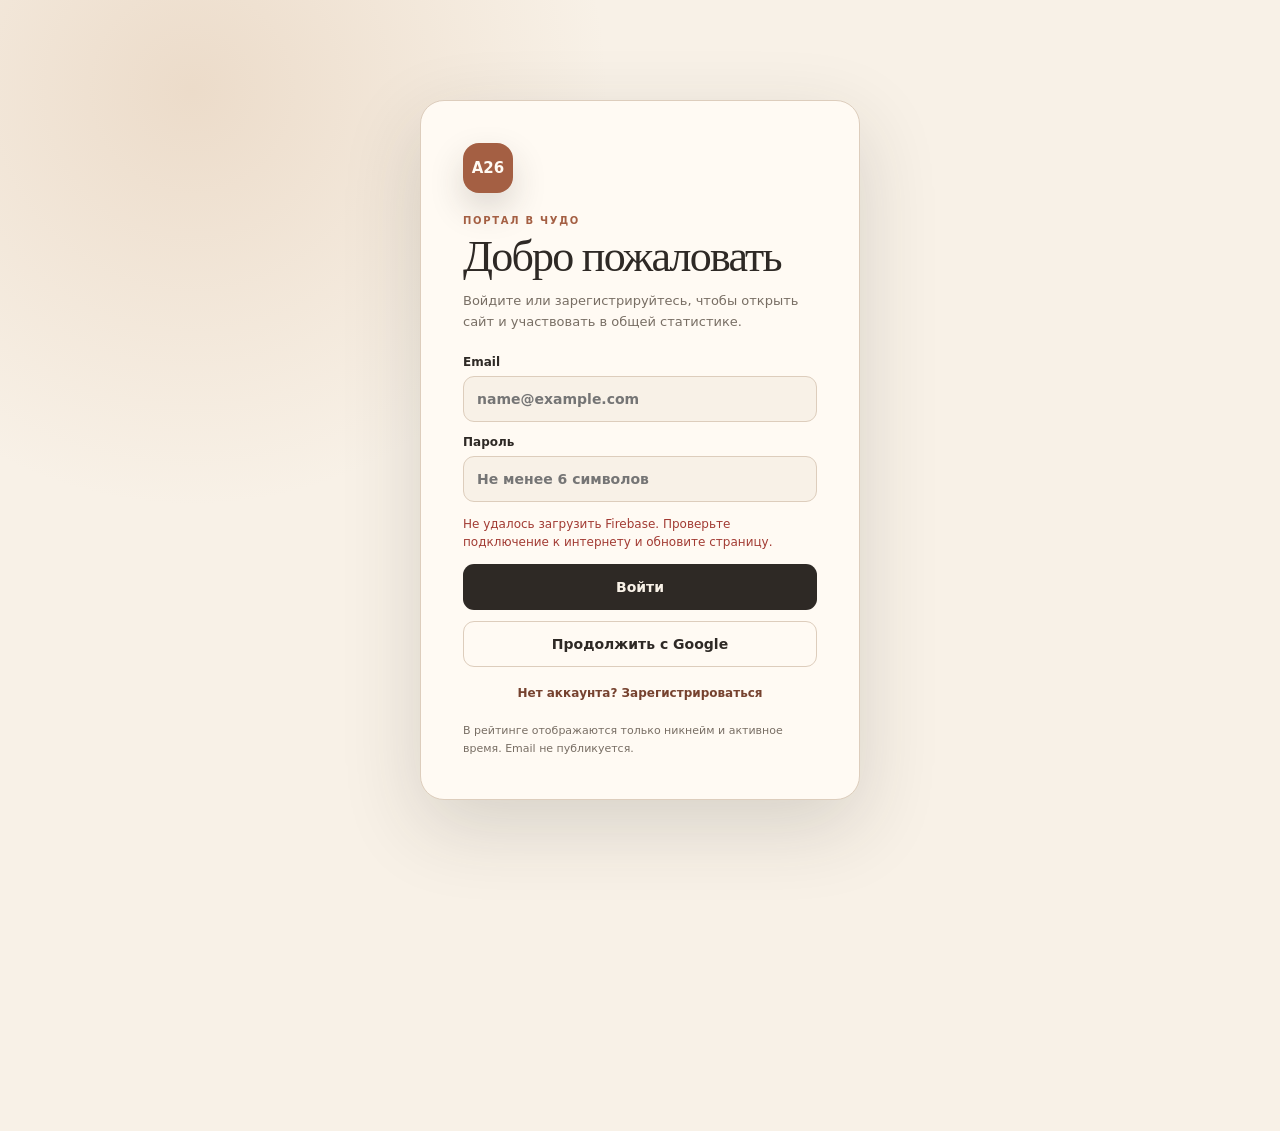
==== commit 09e9790e: "Add files via upload" ====
--- a/index.html
+++ b/index.html
@@ -40,7 +40,7 @@
   </section>
   <header>
     <div class="shell header-row">
-      <a class="brand" href="#">
+      <a class="brand" href="index.html#home" aria-label="АЭС-26 — на главную">
         <span class="brand-mark">А26</span>
         <span>АЭС-26<small>ГРУППА МЭИ</small></span>
       </a>
@@ -58,7 +58,7 @@
             </div>
             <div class="menu-section-title">Разделы</div>
             <div class="menu-grid">
-              <button class="menu-item tab active" type="button" data-tab="home"><span class="menu-item-mark">00</span>Главная</button>
+              <a class="menu-item tab active" href="index.html#home" data-tab="home"><span class="menu-item-mark">00</span>Главная</a>
               <button class="menu-item tab" type="button" data-tab="schedule"><span class="menu-item-mark">01</span>Расписание</button>
               <button class="menu-item tab" type="button" data-tab="group"><span class="menu-item-mark">02</span>Дежурства</button>
               <button class="menu-item tab" type="button" data-tab="about"><span class="menu-item-mark">03</span>О нас</button>
@@ -83,6 +83,11 @@
               <button class="theme-swatch" type="button" data-theme-choice="amber" aria-label="Янтарный" title="Янтарный"></button>
               <button class="theme-swatch" type="button" data-theme-choice="slate" aria-label="Графитовый" title="Графитовый"></button>
               </div>
+              <label class="theme-mode-row" for="theme-mode-toggle">
+                <span><strong>Оформление</strong><small data-theme-mode-label>Светлая тема</small></span>
+                <input class="theme-mode-input" id="theme-mode-toggle" data-theme-mode-toggle type="checkbox" role="switch" aria-label="Переключить тёмную тему">
+                <span class="theme-mode-switch" aria-hidden="true"><i></i></span>
+              </label>
             </div>
             <button class="menu-item sign-out-button" id="sign-out" type="button">Выйти из аккаунта</button>
           </nav>
@@ -128,6 +133,7 @@
           <span class="home-destination-icon" aria-hidden="true">◎</span><span class="home-destination-copy"><strong>Участники</strong><small>Кто в сети и список группы</small></span><span class="home-destination-arrow" aria-hidden="true">↗</span>
         </button>
       </div>
+      <a class="messenger-cta" href="https://forneonov.vercel.app/index.html" target="_blank" rel="noopener noreferrer">Зайти в наш мессенджер</a>
     </section>
 
     <section class="panel" id="schedule">
@@ -243,6 +249,11 @@
         <button class="help-option" type="button" data-help-view="complaint"><span>!</span><span><strong>Жалоба по сайту</strong><small>Расскажите о проблеме</small></span><b aria-hidden="true">›</b></button>
         <button class="help-option" type="button" data-help-view="chat"><span>☻</span><span><strong>Чат студентов</strong><small>Общайтесь с участниками группы</small></span><b aria-hidden="true">›</b></button>
         <button class="help-option admin-feedback-option" id="open-feedback-inbox" type="button" data-help-view="feedback-inbox" hidden><span>▤</span><span><strong>Обращения</strong><small>Предложения и жалобы пользователей</small></span><b aria-hidden="true">›</b></button>
+        <label class="theme-mode-row help-theme-setting" for="help-theme-mode-toggle">
+          <span><strong>Тёмная тема</strong><small data-theme-mode-label>Светлая тема</small></span>
+          <input class="theme-mode-input" id="help-theme-mode-toggle" data-theme-mode-toggle type="checkbox" role="switch" aria-label="Переключить тёмную тему">
+          <span class="theme-mode-switch" aria-hidden="true"><i></i></span>
+        </label>
       </div>
       <section class="help-view help-form-view" id="help-feedback" hidden>
         <button class="help-back" type="button" data-help-back>← Назад</button>
@@ -304,6 +315,7 @@
   <script src="https://www.gstatic.com/firebasejs/10.12.2/firebase-app-compat.js"></script>
   <script src="https://www.gstatic.com/firebasejs/10.12.2/firebase-auth-compat.js"></script>
   <script src="https://www.gstatic.com/firebasejs/10.12.2/firebase-firestore-compat.js"></script>
+  <script src="js/source-protection.js" defer></script>
   <script src="js/site-auth.js" defer></script>
   <script src="js/feedback-config.js" defer></script>
   <script src="js/index.js" defer></script>
--- a/css/index.css
+++ b/css/index.css
@@ -10,7 +10,6 @@
       --green: #6f8066;
       font-family: Inter, ui-sans-serif, system-ui, -apple-system, BlinkMacSystemFont, "Segoe UI", sans-serif;
     }
-
     * { box-sizing: border-box; }
     html { scroll-behavior: smooth; }
     body {
@@ -79,6 +78,15 @@
     .home-destination-copy small { color: var(--muted); font-size: 11px; line-height: 1.4; }
     .home-destination-arrow { margin-left: auto; align-self: flex-start; color: var(--muted); font-size: 16px; }
     .home-destination:focus-visible { outline: 3px solid color-mix(in srgb, var(--accent) 45%, transparent); outline-offset: 3px; }
+    .messenger-cta {
+      display: flex; width: fit-content; min-height: 64px; align-items: center; justify-content: center;
+      margin: 0 auto 30px; padding: 16px 34px; border: 0; border-radius: 18px;
+      color: #fff; background: #39834b; text-align: center; text-decoration: none;
+      font-size: 18px; font-weight: 800; box-shadow: 0 10px 24px rgba(57,131,75,.22);
+      transition: transform .2s ease, background .2s ease, box-shadow .2s ease;
+    }
+    .messenger-cta:hover { transform: translateY(-2px); background: #2f713f; box-shadow: 0 14px 28px rgba(57,131,75,.3); }
+    .messenger-cta:focus-visible { outline: 3px solid color-mix(in srgb, #39834b 45%, transparent); outline-offset: 4px; }
 
     .tabs { display: flex; gap: 8px; padding: 6px; margin: 6px 0 34px; border: 1px solid var(--line); border-radius: 15px; background: rgba(255,250,243,.62); width: fit-content; }
     .tab { display: inline-flex; align-items: center; justify-content: center; border: 0; border-radius: 10px; padding: 11px 18px; color: var(--muted); background: transparent; cursor: pointer; transition: .2s ease; text-decoration: none; }
@@ -122,11 +130,11 @@
     .schedule-now > span:not(.schedule-now-kicker) { color: var(--muted); font-size: 13px; }
     .schedule-now time { color: var(--accent-dark); font-size: clamp(30px, 5vw, 46px); font-weight: 800; font-variant-numeric: tabular-nums; letter-spacing: .035em; line-height: 1.1; }
     .schedule-now small { color: var(--muted); font-size: 12px; }
-    .schedule-now-active { border-color: color-mix(in srgb, #55a36d 38%, var(--line)); background: linear-gradient(135deg, var(--card), color-mix(in srgb, #55a36d 8%, var(--card))); }
-    .schedule-now-active .schedule-now-kicker { color: #438354; }
-    .schedule-now-active time { color: #438354; animation: countdown-glow 2s ease-in-out infinite; }
-    .schedule-now-break { border-color: color-mix(in srgb, #d4a43d 40%, var(--line)); background: linear-gradient(135deg, var(--card), color-mix(in srgb, #d4a43d 9%, var(--card))); }
-    .schedule-now-break .schedule-now-kicker, .schedule-now-break time { color: #9a7121; }
+    .schedule-now-active { border-color: color-mix(in srgb, var(--success-tint) 38%, var(--line)); background: linear-gradient(135deg, var(--card), color-mix(in srgb, var(--success-tint) 8%, var(--card))); }
+    .schedule-now-active .schedule-now-kicker { color: var(--success); }
+    .schedule-now-active time { color: var(--success); animation: countdown-glow 2s ease-in-out infinite; }
+    .schedule-now-break { border-color: color-mix(in srgb, var(--warning-tint) 40%, var(--line)); background: linear-gradient(135deg, var(--card), color-mix(in srgb, var(--warning-tint) 9%, var(--card))); }
+    .schedule-now-break .schedule-now-kicker, .schedule-now-break time { color: var(--warning); }
     .schedule-now-finished, .schedule-now-weekend { min-height: 140px; justify-content: center; }
     .schedule-now-finished .schedule-now-kicker { color: var(--muted); }
     .schedule-now-empty { min-height: 140px; justify-content: center; }
@@ -148,20 +156,20 @@
     .today-lesson-details { color: var(--muted); font-size: 12px; line-height: 1.4; }
     .today-lesson-status { color: var(--muted); font-size: 10px; font-weight: 800; letter-spacing: .04em; }
     .today-lesson-countdown { color: var(--accent-dark); font-size: 13px; font-weight: 800; font-variant-numeric: tabular-nums; white-space: nowrap; }
-    .today-lesson.active { border-color: color-mix(in srgb, #55a36d 40%, var(--line)); background: color-mix(in srgb, #55a36d 6%, var(--card)); box-shadow: inset 3px 0 #55a36d; }
-    .today-lesson.active .today-lesson-status { color: #438354; }
+    .today-lesson.active { border-color: color-mix(in srgb, var(--success-tint) 40%, var(--line)); background: color-mix(in srgb, var(--success-tint) 6%, var(--card)); box-shadow: inset 3px 0 var(--success-tint); }
+    .today-lesson.active .today-lesson-status { color: var(--success); }
     .today-lesson.next { border-color: color-mix(in srgb, var(--accent) 32%, var(--line)); box-shadow: inset 3px 0 var(--accent); }
-    .today-lesson.finished, .today-lesson.empty { opacity: .52; background: color-mix(in srgb, var(--paper) 76%, #b7b7b7); filter: grayscale(.82); }
+    .today-lesson.finished, .today-lesson.empty { opacity: .62; background: color-mix(in srgb, var(--card) 86%, var(--disabled)); filter: grayscale(.82); }
     .today-lesson.finished .today-lesson-content strong, .today-lesson.empty .today-lesson-content strong { color: var(--muted); }
     .full-schedule { margin-top: 28px; scroll-margin-top: 24px; animation: appear .25s ease both; }
     .full-schedule[hidden] { display: none; }
     .full-schedule-head { align-items: center; margin-bottom: 18px; }
     .full-schedule-head h3 { margin: 0 0 4px; font: 500 27px/1.1 Georgia, serif; }
     .schedule[hidden] { display: none; }
-    @keyframes countdown-glow { 0%, 100% { text-shadow: 0 0 0 transparent; } 50% { text-shadow: 0 0 18px color-mix(in srgb, #55a36d 28%, transparent); } }
+    @keyframes countdown-glow { 0%, 100% { text-shadow: 0 0 0 transparent; } 50% { text-shadow: 0 0 18px color-mix(in srgb, var(--success-tint) 28%, transparent); } }
     .schedule { display: grid; grid-template-columns: repeat(5, 1fr); gap: 12px; }
     .day { min-width: 0; overflow: hidden; border: 1px solid var(--line); border-radius: 16px; background: var(--card); }
-    .day-title { padding: 17px 16px 14px; border-bottom: 1px solid var(--line); background: #f2e6d7; }
+    .day-title { padding: 17px 16px 14px; border-bottom: 1px solid var(--line); background: var(--soft); }
     .day-title strong { display: block; font-size: 16px; }
     .day-title span { color: var(--muted); font-size: 12px; }
     .lesson { min-height: 126px; padding: 14px 15px; border-bottom: 1px solid var(--line); }
@@ -170,7 +178,7 @@
     .subject { margin: 10px 0 8px; font-weight: 700; line-height: 1.3; font-size: 14px; }
     .teacher, .room { color: var(--muted); font-size: 12px; line-height: 1.4; }
     .room { display: inline-block; margin-top: 8px; padding: 3px 7px; border-radius: 5px; background: var(--soft); }
-    .empty { color: #ae9f91; font-size: 13px; padding-top: 16px; }
+    .empty { color: var(--muted); font-size: 13px; padding-top: 16px; }
 
     .info-grid { display: grid; grid-template-columns: repeat(3, 1fr); gap: 14px; }
     .info-card { min-height: 190px; padding: 24px; border: 1px solid var(--line); border-radius: 16px; background: var(--card); }
@@ -239,7 +247,7 @@
     .duty-row { display: grid; grid-template-columns: 90px 1fr; gap: 10px; padding: 9px 13px; border-top: 1px solid var(--line); font-size: 12px; }
     .duty-row time { color: var(--accent); font-weight: 800; }
     .duty-row span { display: flex; align-items: center; gap: 8px; font-weight: 700; }
-    .duty-row.today { background: #fff3df; }
+    .duty-row.today { background: color-mix(in srgb, var(--accent) 12%, var(--card)); }
     .duty-row.today time { color: var(--accent-dark); }
     .duty-dot { width: 8px; height: 8px; flex: 0 0 8px; border-radius: 50%; background: #d7743e; box-shadow: 0 0 0 4px rgba(215,116,62,.16), 0 0 12px rgba(215,116,62,.9); animation: duty-pulse 1.5s ease-in-out infinite; }
     @keyframes duty-pulse { 0%, 100% { opacity: .65; transform: scale(.9); } 50% { opacity: 1; transform: scale(1.2); } }
@@ -377,6 +385,17 @@
     .theme-heading strong { font-size: 11px; }
     .theme-heading span { margin-top: 3px; color: var(--muted); font-size: 10px; }
     .theme-options { display: grid; grid-template-columns: repeat(8, 1fr); gap: 10px; padding: 12px 2px 5px; }
+    .theme-mode-row { display: flex; align-items: center; justify-content: space-between; gap: 12px; margin-top: 8px; padding: 10px 3px 3px; border-top: 1px solid var(--line); cursor: pointer; }
+    .theme-mode-row > span:first-child { display: grid; gap: 3px; }
+    .theme-mode-row strong { font-size: 11px; }
+    .theme-mode-row small { color: var(--muted); font-size: 10px; }
+    .theme-mode-input { position: absolute; width: 1px; height: 1px; opacity: 0; }
+    .theme-mode-switch { display: flex; width: 43px; height: 25px; align-items: center; padding: 3px; border: 1px solid var(--line); border-radius: 99px; background: var(--soft); transition: background .2s ease, border-color .2s ease; }
+    .theme-mode-switch i { width: 17px; height: 17px; border-radius: 50%; background: var(--card); box-shadow: 0 1px 4px rgba(0,0,0,.22); transition: transform .2s ease, background .2s ease; }
+    .theme-mode-input:checked + .theme-mode-switch { border-color: var(--accent); background: var(--accent); }
+    .theme-mode-input:checked + .theme-mode-switch i { transform: translateX(18px); background: #fff; }
+    .theme-mode-input:focus-visible + .theme-mode-switch { outline: 3px solid color-mix(in srgb, var(--accent) 40%, transparent); outline-offset: 3px; }
+    .help-theme-setting { margin: 7px 5px 2px; padding-right: 5px; padding-left: 5px; border-top-color: var(--line); }
     .theme-swatch {
       width: 25px; height: 25px; justify-self: center; border: 3px solid var(--paper);
       border-radius: 50%; background: var(--swatch); cursor: pointer;
--- a/css/auth.css
+++ b/css/auth.css
@@ -10,6 +10,7 @@
   pointer-events: none;
 }
 
+:root { --ink:#2e2925; --muted:#786e64; --paper:#f8f1e7; --card:#fffaf3; --line:#ddcdbc; --accent:#a45f43; --accent-dark:#76422f; --soft:#efe1d1; --green:#6f8066; --success:#438354; --success-tint:#55a36d; --warning:#9a7121; --warning-tint:#d4a43d; --disabled:#b7b7b7; --shadow:0 18px 40px rgba(46,41,37,.08); }
 :root[data-theme="ocean"] { --ink:#183b46; --muted:#52727a; --paper:#eaf4f4; --card:#f8ffff; --line:#c5dcdc; --accent:#347b8a; --accent-dark:#205461; --soft:#d7e9e9; --green:#548a72; }
 :root[data-theme="sage"] { --ink:#344237; --muted:#69786b; --paper:#eff3e9; --card:#fbfff7; --line:#d3ddcc; --accent:#71866d; --accent-dark:#4d654c; --soft:#e0e9d9; --green:#66856c; }
 :root[data-theme="plum"] { --ink:#3f3040; --muted:#79667a; --paper:#f4edf4; --card:#fffaff; --line:#dfd0df; --accent:#82577f; --accent-dark:#603e60; --soft:#ecdeec; --green:#71866d; }
@@ -17,6 +18,65 @@
 :root[data-theme="rose"] { --ink:#4a3338; --muted:#80666c; --paper:#f8eff0; --card:#fffafb; --line:#e8d1d5; --accent:#bb6f7b; --accent-dark:#8c4d5a; --soft:#f0dfe2; --green:#71866d; }
 :root[data-theme="amber"] { --ink:#483a28; --muted:#827052; --paper:#f8f2e5; --card:#fffdf7; --line:#e5d7b8; --accent:#ae792d; --accent-dark:#80551d; --soft:#f0e4c9; --green:#71866d; }
 :root[data-theme="slate"] { --ink:#303a43; --muted:#6c7881; --paper:#eff2f4; --card:#fcfdfe; --line:#d3dbe0; --accent:#65717d; --accent-dark:#46535e; --soft:#e0e6ea; --green:#67806e; }
+
+:root[data-color-mode="dark"] {
+  color-scheme: dark;
+  --ink:#f0e9e3; --muted:#b1a69e; --paper:#191817; --card:#242220; --line:#403b37;
+  --accent:#d58b6d; --accent-dark:#f0b49d; --soft:#332c28; --green:#a7c59c;
+  --success:#9bd0a4; --success-tint:#67b77d; --warning:#f0ca73; --warning-tint:#d4a43d;
+  --disabled:#85817d; --shadow:0 18px 40px rgba(0,0,0,.28);
+}
+:root[data-color-mode="dark"][data-theme="terracotta"] { --ink:#f0e9e3; --muted:#b9aaa2; --paper:#1c1918; --card:#282321; --line:#493a35; --accent:#d58b6d; --accent-dark:#f0b49d; --soft:#392a25; --green:#a7c59c; }
+:root[data-color-mode="dark"][data-theme="ocean"] { --ink:#e6f1f3; --muted:#a5bdc2; --paper:#151d20; --card:#1e2a2e; --line:#35474c; --accent:#6bb3c2; --accent-dark:#9ad7e1; --soft:#26393e; --green:#a7c59c; }
+:root[data-color-mode="dark"][data-theme="sage"] { --ink:#e8eee5; --muted:#b0bcae; --paper:#191e19; --card:#242c23; --line:#3c493b; --accent:#9bb493; --accent-dark:#c2d7ba; --soft:#303c2e; --green:#a7c59c; }
+:root[data-color-mode="dark"][data-theme="plum"] { --ink:#f0e8f1; --muted:#c0afc2; --paper:#1e1820; --card:#2b222d; --line:#48384a; --accent:#b78ab4; --accent-dark:#d8b8d6; --soft:#392b3b; --green:#a7c59c; }
+:root[data-color-mode="dark"][data-theme="midnight"] { --ink:#e9eef9; --muted:#aebbd5; --paper:#151a25; --card:#202737; --line:#38445c; --accent:#83a0dc; --accent-dark:#b0c4f0; --soft:#2b354a; --green:#a7c59c; }
+:root[data-color-mode="dark"][data-theme="rose"] { --ink:#f3e8eb; --muted:#c4aeb4; --paper:#20181b; --card:#2d2226; --line:#4a363d; --accent:#d38c9a; --accent-dark:#efb6c0; --soft:#3b2a30; --green:#a7c59c; }
+:root[data-color-mode="dark"][data-theme="amber"] { --ink:#f3ecdf; --muted:#c6b795; --paper:#201b13; --card:#2d261b; --line:#4a3d29; --accent:#d6a64e; --accent-dark:#f0cb81; --soft:#3b3120; --green:#a7c59c; }
+:root[data-color-mode="dark"][data-theme="slate"] { --ink:#e9eef1; --muted:#b0bbc2; --paper:#171c20; --card:#232a30; --line:#3b464e; --accent:#9aaab6; --accent-dark:#c8d4dc; --soft:#303a41; --green:#a7c59c; }
+:root[data-color-mode="light"] { color-scheme: light; }
+
+:root[data-color-mode="dark"] body {
+  background: radial-gradient(circle at 8% 5%, color-mix(in srgb, var(--accent) 13%, transparent), transparent 30rem), var(--paper);
+}
+:root[data-color-mode="dark"] header { border-bottom-color: var(--line); background: color-mix(in srgb, var(--card) 92%, transparent); }
+:root[data-color-mode="dark"] .toc,
+:root[data-color-mode="dark"] .article { background: var(--card); }
+:root[data-color-mode="dark"] .day-title { background: var(--soft); }
+:root[data-color-mode="dark"] .lesson,
+:root[data-color-mode="dark"] .exercise-box,
+:root[data-color-mode="dark"] .two-col-table,
+:root[data-color-mode="dark"] .two-col-table .cell,
+:root[data-color-mode="dark"] .resource-card,
+:root[data-color-mode="dark"] .viewer-panel,
+:root[data-color-mode="dark"] .viewer-head,
+:root[data-color-mode="dark"] .viewer-body,
+:root[data-color-mode="dark"] .viewer-body iframe,
+:root[data-color-mode="dark"] .viewer-body img { background: var(--card); }
+:root[data-color-mode="dark"] .resource-card img { background: var(--soft); }
+:root[data-color-mode="dark"] .lesson p,
+:root[data-color-mode="dark"] .lesson li,
+:root[data-color-mode="dark"] .exercise-box p,
+:root[data-color-mode="dark"] .exercise-box li { color: var(--ink); }
+
+@media (hover: hover) and (pointer: fine) {
+  html::after {
+    position: fixed;
+    inset: 0;
+    z-index: 9998;
+    content: "";
+    pointer-events: none;
+    opacity: 0;
+    background: radial-gradient(
+      circle 170px at var(--cursor-x, -200px) var(--cursor-y, -200px),
+      color-mix(in srgb, var(--accent) 18%, transparent),
+      transparent 75%
+    );
+    mix-blend-mode: screen;
+    transition: opacity .18s ease;
+  }
+  html.cursor-glow-visible::after { opacity: .8; }
+}
 
 .site-loader,
 .auth-gate {
